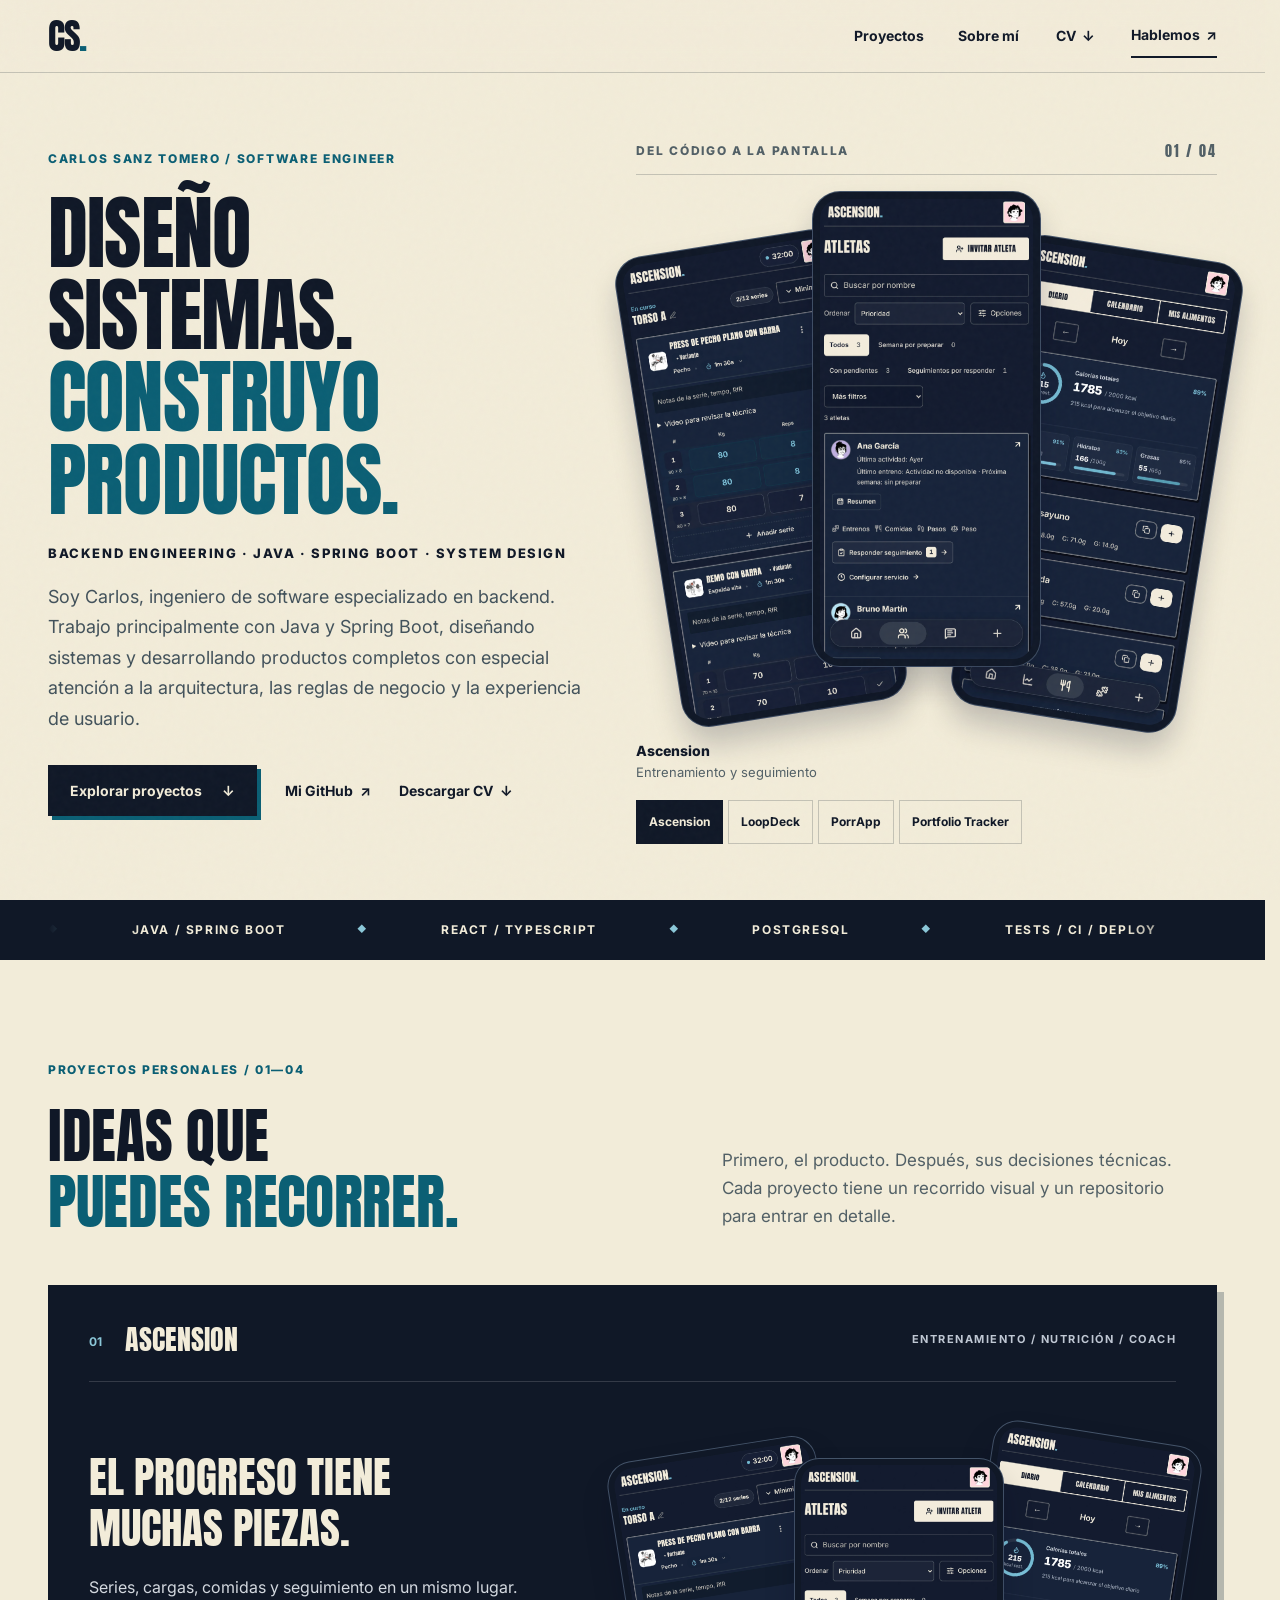
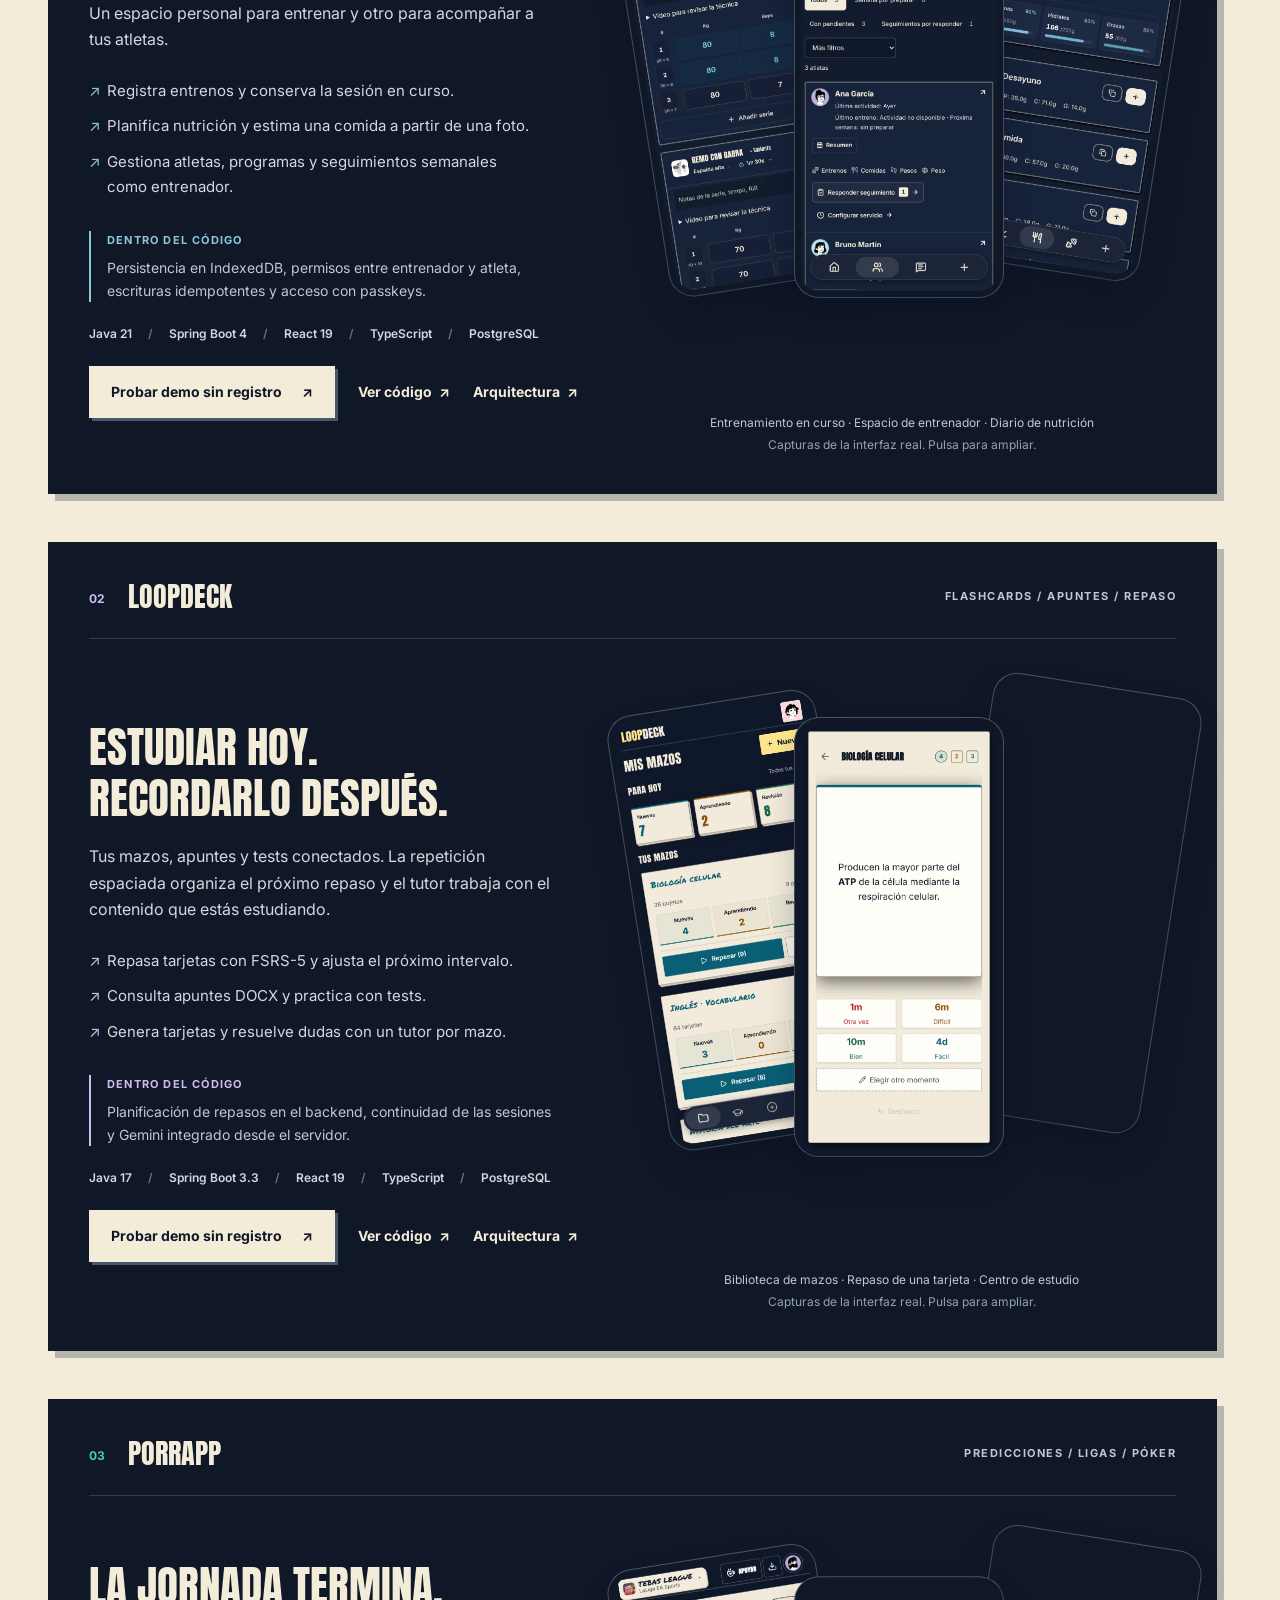
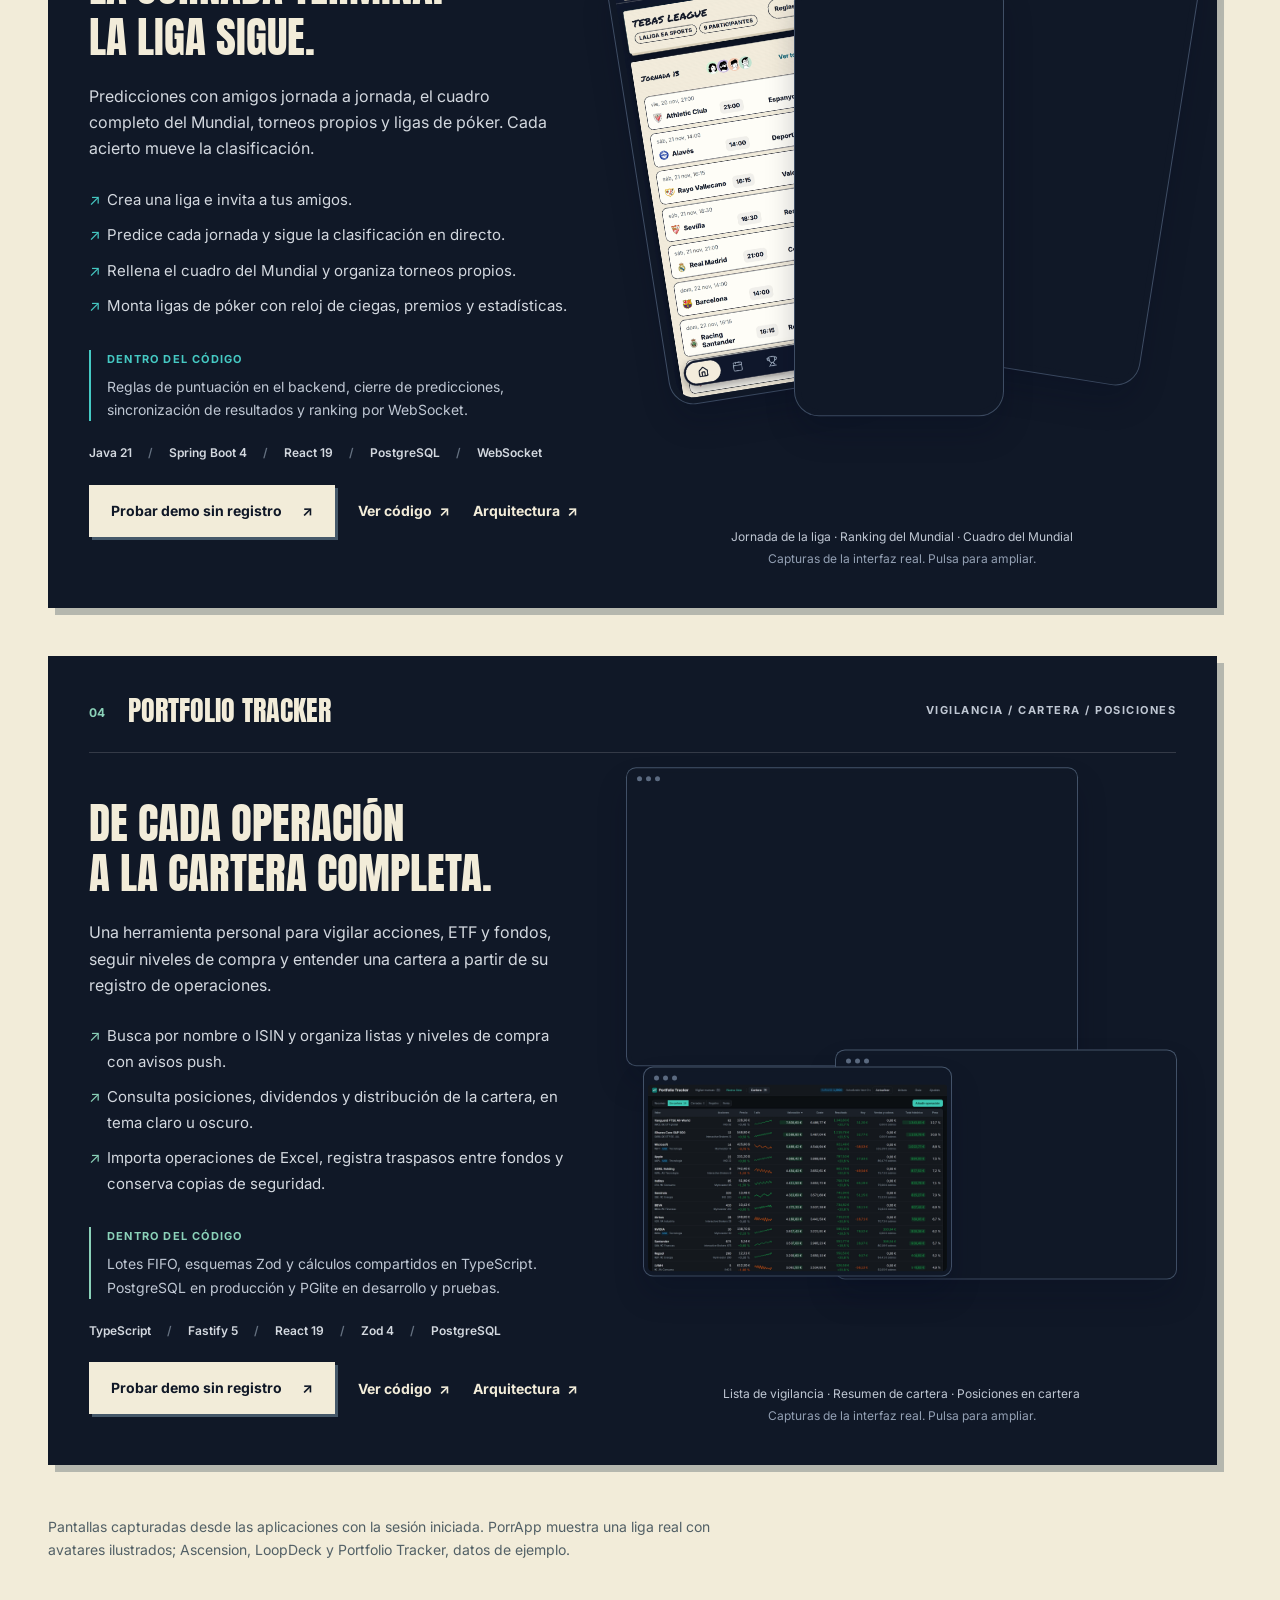
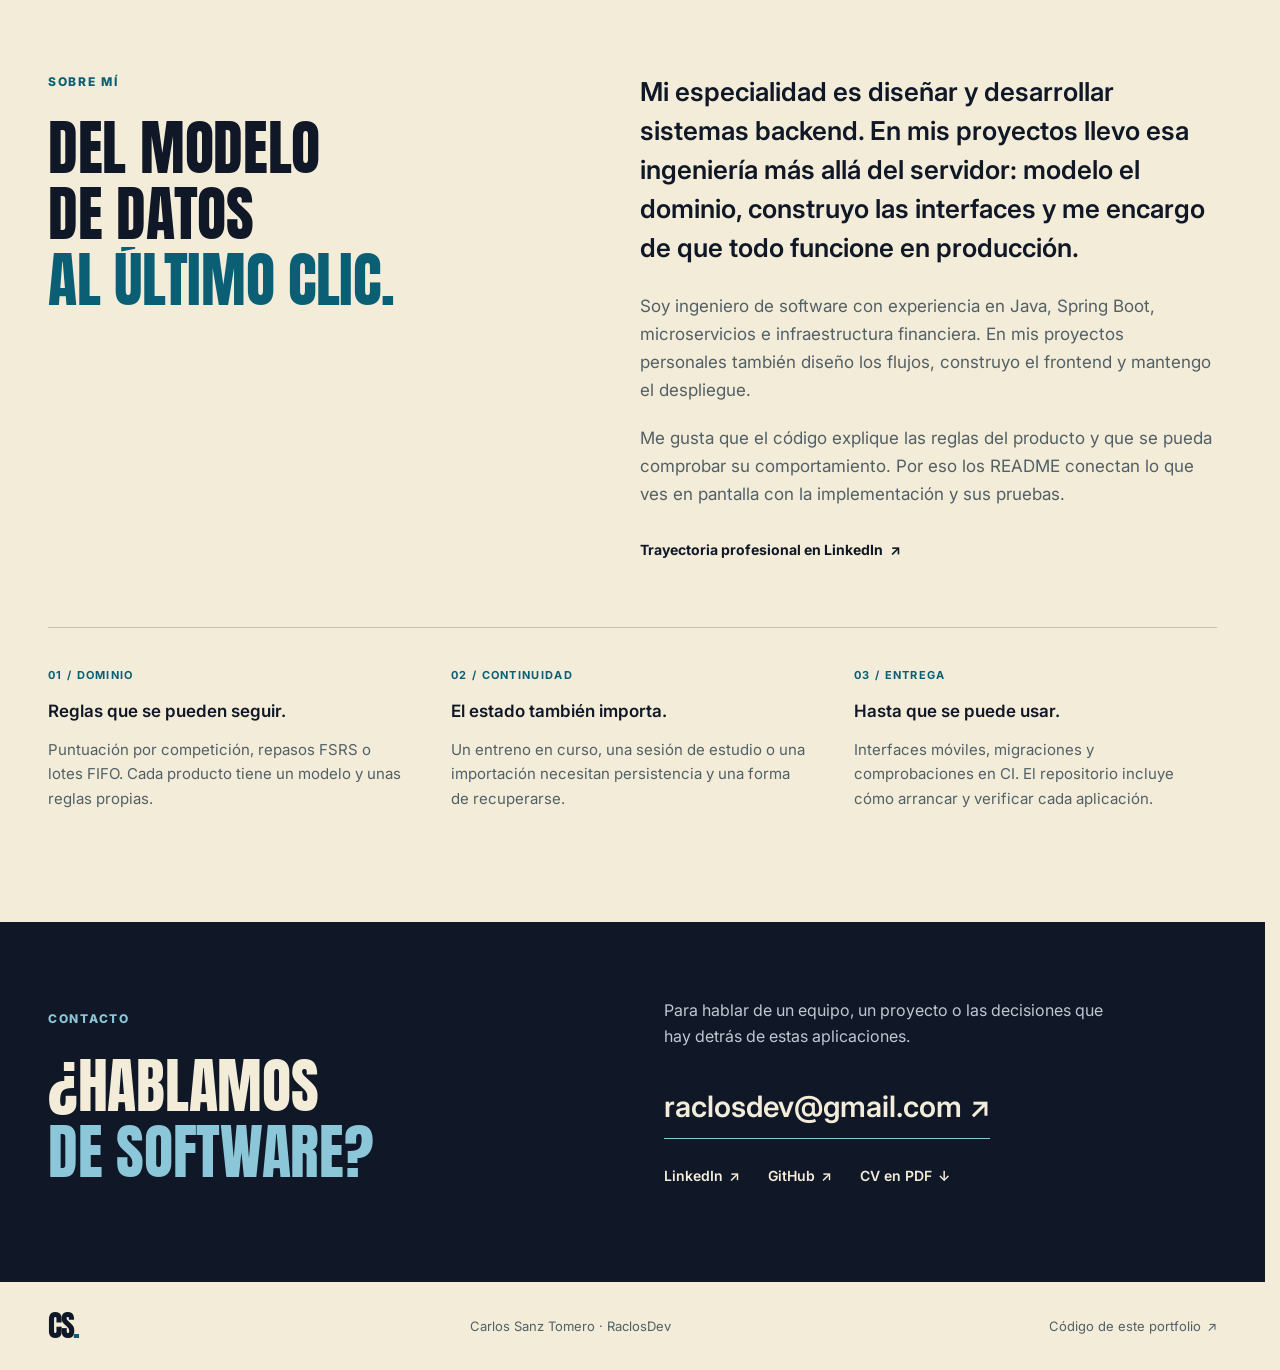
==== index.html @ 678ee684 "fix: enlaces de los cuatro proyectos a su demo sin registro - Ascension y LoopDeck abren /demo en lu" ====
<!doctype html>
<html lang="es">
  <head>
    <meta charset="utf-8" />
    <meta name="viewport" content="width=device-width,initial-scale=1" />
    <title>Carlos Sanz Tomero · Backend &amp; producto</title>
    <meta
      name="description"
      content="Ingeniero de software con foco en Java y Spring Boot. Explora Ascension, LoopDeck, PorrApp y Portfolio Tracker: producto, interfaz real y decisiones técnicas."
    />
    <meta name="author" content="Carlos Sanz Tomero" />
    <meta name="theme-color" content="#f2ecd9" />
    <meta name="color-scheme" content="light" />
    <link rel="canonical" href="https://raclosdev.github.io/" />
    <meta
      property="og:title"
      content="Carlos Sanz · Diseño sistemas. Construyo productos."
    />
    <meta
      property="og:description"
      content="Cuatro proyectos, sus interfaces y el código que los hace funcionar. Java, Spring Boot, React y TypeScript."
    />
    <meta property="og:type" content="website" />
    <meta property="og:site_name" content="Carlos Sanz Tomero" />
    <meta property="og:locale" content="es_ES" />
    <meta property="og:url" content="https://raclosdev.github.io/" />
    <meta
      property="og:image"
      content="https://raclosdev.github.io/assets/social.jpg"
    />
    <meta property="og:image:type" content="image/jpeg" />
    <meta property="og:image:width" content="2560" />
    <meta property="og:image:height" content="1280" />
    <meta
      property="og:image:alt"
      content="Carlos Sanz Tomero: diseño sistemas, construyo productos."
    />
    <meta name="twitter:card" content="summary_large_image" />
    <link rel="icon" href="assets/favicon.svg" type="image/svg+xml" />
    <link rel="apple-touch-icon" href="assets/apple-touch-icon.png" />
    <link rel="preconnect" href="https://fonts.googleapis.com" />
    <link rel="preconnect" href="https://fonts.gstatic.com" crossorigin />
    <link
      href="https://fonts.googleapis.com/css2?family=Anton&family=Inter:wght@400;500;600;700;800&display=swap"
      rel="stylesheet"
    />
    <link rel="stylesheet" href="style.css" />
    <script>
      if (!matchMedia("(prefers-reduced-motion: reduce)").matches)
        document.documentElement.classList.add("motion");
    </script>
    <script type="application/ld+json">
      {
        "@context": "https://schema.org",
        "@type": "Person",
        "name": "Carlos Sanz Tomero",
        "alternateName": "RaclosDev",
        "url": "https://raclosdev.github.io/",
        "image": "https://raclosdev.github.io/assets/social.jpg",
        "jobTitle": "Software Engineer",
        "description": "Ingeniero de software especializado en backend con Java y Spring Boot.",
        "knowsAbout": [
          "Java",
          "Spring Boot",
          "System design",
          "React",
          "TypeScript",
          "PostgreSQL"
        ],
        "sameAs": [
          "https://github.com/RaclosDev",
          "https://www.linkedin.com/in/carlos-sanz-tomero/"
        ]
      }
    </script>
    <script src="site.js" defer></script>
    <script src="motion.js" defer></script>
  </head>
  <body>
    <a class="skip-link" href="#main">Saltar al contenido</a>
    <header class="site-header">
      <a class="brand" href="#inicio" aria-label="Carlos Sanz, inicio"
        >CS<span>.</span></a
      >
      <nav aria-label="Navegación principal">
        <a href="#proyectos">Proyectos</a><a href="#sobre-mi">Sobre mí</a
        ><a class="nav-cv" href="assets/CV_Carlos_Sanz_Tomero.pdf" download="CV_Carlos_Sanz_Tomero.pdf"
          >CV <span aria-hidden="true">↓</span></a
        ><a class="nav-contact" href="#contacto"
          >Hablemos <span aria-hidden="true">↗</span></a
        >
      </nav>
    </header>
    <main id="main">
      <section
        class="hero section-wrap"
        id="inicio"
        aria-labelledby="hero-title"
      >
        <div class="hero-copy">
          <p class="eyebrow">CARLOS SANZ TOMERO / <span lang="en">SOFTWARE ENGINEER</span></p>
          <h1 id="hero-title">
            DISEÑO<br />SISTEMAS.<br /><span>CONSTRUYO<br />PRODUCTOS.</span>
          </h1>
          <p class="hero-focus" lang="en">
            <span>BACKEND ENGINEERING</span> · <span>JAVA</span> ·
            <span>SPRING BOOT</span> · <span>SYSTEM DESIGN</span>
          </p>
          <p class="intro">
            Soy Carlos, ingeniero de software especializado en backend. Trabajo
            principalmente con Java y Spring Boot, diseñando sistemas y
            desarrollando productos completos con especial atención a la
            arquitectura, las reglas de negocio y la experiencia de usuario.
          </p>
          <div class="hero-actions">
            <a class="button" href="#proyectos"
              >Explorar proyectos <span aria-hidden="true">↓</span></a
            ><a class="text-link" href="https://github.com/RaclosDev" target="_blank" rel="noopener noreferrer"
              >Mi GitHub <span aria-hidden="true">↗</span></a
            ><a class="text-link" href="assets/CV_Carlos_Sanz_Tomero.pdf" download="CV_Carlos_Sanz_Tomero.pdf"
              >Descargar CV <span aria-hidden="true">↓</span></a
            >
          </div>
        </div>
        <div class="hero-preview">
          <div class="preview-topline">
            <span class="small-label">DEL CÓDIGO A LA PANTALLA</span
            ><span class="preview-count" aria-hidden="true">01 / 04</span>
          </div>
          <div class="device-stage hero-devices">
            <a
              class="screen-link phone phone-1"
              href="assets/screens/ascension-workout.webp"
              data-gallery="ascension"
              data-caption="Entrenamiento en curso"
              aria-label="Ampliar: Entrenamiento en curso"
              ><img
                src="assets/screens/ascension-workout.webp"
                alt="Ascension: entrenamiento en curso"
                width="1290"
                height="2796"
                fetchpriority="high"
                decoding="async"
              /><span class="zoom-mark" aria-hidden="true">↗</span></a
            ><a
              class="screen-link phone phone-2"
              href="assets/screens/ascension-coach.webp"
              data-gallery="ascension"
              data-caption="Espacio de entrenador"
              aria-label="Ampliar: Espacio de entrenador"
              ><img
                src="assets/screens/ascension-coach.webp"
                alt="Ascension: atletas en el espacio de entrenador"
                width="1290"
                height="2796"
                fetchpriority="high"
                decoding="async"
              /><span class="zoom-mark" aria-hidden="true">↗</span></a
            ><a
              class="screen-link phone phone-3"
              href="assets/screens/ascension-nutrition.webp"
              data-gallery="ascension"
              data-caption="Diario de nutrición"
              aria-label="Ampliar: Diario de nutrición"
              ><img
                src="assets/screens/ascension-nutrition.webp"
                alt="Ascension: diario de nutrición"
                width="1290"
                height="2796"
                fetchpriority="high"
                decoding="async"
              /><span class="zoom-mark" aria-hidden="true">↗</span></a
            >
          </div>
          <div class="preview-footer">
            <p class="preview-label" aria-live="polite">
              Ascension <span>Entrenamiento y seguimiento</span>
            </p>
            <nav
              class="preview-picker"
              aria-label="Vista previa de los proyectos"
            >
              <a href="#ascension" data-preview="ascension" aria-current="true"
                >Ascension</a
              ><a href="#loopdeck" data-preview="loopdeck">LoopDeck</a
              ><a href="#porrapp" data-preview="porrapp">PorrApp</a
              ><a href="#portfolio" data-preview="portfolio"
                >Portfolio Tracker</a
              >
            </nav>
          </div>
        </div>
      </section>
      <div class="tech-strip" aria-label="Áreas de trabajo">
        <div class="section-wrap">
          <span>JAVA / SPRING BOOT</span><span>REACT / TYPESCRIPT</span
          ><span>POSTGRESQL</span><span>TESTS / CI / DEPLOY</span>
        </div>
      </div>
      <section
        class="projects-section section-wrap"
        id="proyectos"
        aria-labelledby="projects-title"
      >
        <div class="section-heading">
          <div>
            <p class="eyebrow">PROYECTOS PERSONALES / 01—04</p>
            <h2 id="projects-title">
              IDEAS QUE<br /><span>PUEDES RECORRER.</span>
            </h2>
          </div>
          <p>
            Primero, el producto. Después, sus decisiones técnicas. Cada
            proyecto tiene un recorrido visual y un repositorio para entrar en
            detalle.
          </p>
        </div>
        <article
          class="project project-ascension"
          id="ascension"
          aria-labelledby="name-ascension title-ascension"
          data-project="ascension"
        >
          <div class="project-heading">
            <p><span class="project-number" aria-hidden="true">01</span> <span id="name-ascension">Ascension</span></p>
            <span class="category">ENTRENAMIENTO / NUTRICIÓN / COACH</span>
          </div>
          <div class="project-layout">
            <div class="project-copy">
              <h3 id="title-ascension">
                El progreso tiene<br />muchas piezas.
              </h3>
              <p class="project-description">
                Series, cargas, comidas y seguimiento en un mismo lugar. Un
                espacio personal para entrenar y otro para acompañar a tus
                atletas.
              </p>
              <ul class="features">
                <li>Registra entrenos y conserva la sesión en curso.</li>
                <li>
                  Planifica nutrición y estima una comida a partir de una foto.
                </li>
                <li>
                  Gestiona atletas, programas y seguimientos semanales como
                  entrenador.
                </li>
              </ul>
              <div class="engineering">
                <h4>Dentro del código</h4>
                <p>
                  Persistencia en IndexedDB, permisos entre entrenador y atleta,
                  escrituras idempotentes y acceso con passkeys.
                </p>
              </div>
              <ul class="stack" aria-label="Tecnologías">
                <li>Java 21</li>
                <li>Spring Boot 4</li>
                <li>React 19</li>
                <li>TypeScript</li>
                <li>PostgreSQL</li>
              </ul>
              <div class="project-actions">
                <a
                  class="button button-light"
                  href="https://ascension.raclos.es/demo"
                  target="_blank"
                  rel="noopener noreferrer"
                  >Probar demo sin registro <span aria-hidden="true">↗</span></a
                ><a
                  class="text-link"
                  href="https://github.com/RaclosDev/ascension-tracker" target="_blank" rel="noopener noreferrer"
                  >Ver código <span aria-hidden="true">↗</span></a
                ><a
                  class="text-link"
                  href="https://github.com/RaclosDev/ascension-tracker/blob/main/docs/arquitectura.md" target="_blank" rel="noopener noreferrer"
                  >Arquitectura <span aria-hidden="true">↗</span></a
                >
              </div>
            </div>
            <div class="project-visual">
              <div class="device-stage">
                <a
                  class="screen-link phone phone-1"
                  href="assets/screens/ascension-workout.webp"
                  data-gallery="ascension"
                  data-caption="Entrenamiento en curso"
                  aria-label="Ampliar: Entrenamiento en curso"
                  ><img
                    src="assets/screens/ascension-workout.webp"
                    alt="Ascension: entrenamiento en curso"
                    width="1290"
                    height="2796"
                    loading="lazy"
                    decoding="async"
                  /><span class="zoom-mark" aria-hidden="true">↗</span></a
                ><a
                  class="screen-link phone phone-2"
                  href="assets/screens/ascension-coach.webp"
                  data-gallery="ascension"
                  data-caption="Espacio de entrenador"
                  aria-label="Ampliar: Espacio de entrenador"
                  ><img
                    src="assets/screens/ascension-coach.webp"
                    alt="Ascension: espacio de entrenador"
                    width="1290"
                    height="2796"
                    loading="lazy"
                    decoding="async"
                  /><span class="zoom-mark" aria-hidden="true">↗</span></a
                ><a
                  class="screen-link phone phone-3"
                  href="assets/screens/ascension-nutrition.webp"
                  data-gallery="ascension"
                  data-caption="Diario de nutrición"
                  aria-label="Ampliar: Diario de nutrición"
                  ><img
                    src="assets/screens/ascension-nutrition.webp"
                    alt="Ascension: diario de nutrición"
                    width="1290"
                    height="2796"
                    loading="lazy"
                    decoding="async"
                  /><span class="zoom-mark" aria-hidden="true">↗</span></a
                >
              </div>
              <p class="image-caption">
                Entrenamiento en curso · Espacio de entrenador · Diario de
                nutrición<br /><span
                  >Capturas de la interfaz real. Pulsa para ampliar.</span
                >
              </p>
            </div>
          </div>
        </article>
        <article
          class="project project-loopdeck"
          id="loopdeck"
          aria-labelledby="name-loopdeck title-loopdeck"
          data-project="loopdeck"
        >
          <div class="project-heading">
            <p><span class="project-number" aria-hidden="true">02</span> <span id="name-loopdeck">LoopDeck</span></p>
            <span class="category">FLASHCARDS / APUNTES / REPASO</span>
          </div>
          <div class="project-layout">
            <div class="project-copy">
              <h3 id="title-loopdeck">
                Estudiar hoy.<br />Recordarlo después.
              </h3>
              <p class="project-description">
                Tus mazos, apuntes y tests conectados. La repetición espaciada
                organiza el próximo repaso y el tutor trabaja con el contenido
                que estás estudiando.
              </p>
              <ul class="features">
                <li>
                  Repasa tarjetas con FSRS-5 y ajusta el próximo intervalo.
                </li>
                <li>Consulta apuntes DOCX y practica con tests.</li>
                <li>Genera tarjetas y resuelve dudas con un tutor por mazo.</li>
              </ul>
              <div class="engineering">
                <h4>Dentro del código</h4>
                <p>
                  Planificación de repasos en el backend, continuidad de las
                  sesiones y Gemini integrado desde el servidor.
                </p>
              </div>
              <ul class="stack" aria-label="Tecnologías">
                <li>Java 17</li>
                <li>Spring Boot 3.3</li>
                <li>React 19</li>
                <li>TypeScript</li>
                <li>PostgreSQL</li>
              </ul>
              <div class="project-actions">
                <a
                  class="button button-light"
                  href="https://loopdeck.raclos.es/demo"
                  target="_blank"
                  rel="noopener noreferrer"
                  >Probar demo sin registro <span aria-hidden="true">↗</span></a
                ><a
                  class="text-link"
                  href="https://github.com/RaclosDev/loopdeck" target="_blank" rel="noopener noreferrer"
                  >Ver código <span aria-hidden="true">↗</span></a
                ><a
                  class="text-link"
                  href="https://github.com/RaclosDev/loopdeck/blob/main/docs/arquitectura.md" target="_blank" rel="noopener noreferrer"
                  >Arquitectura <span aria-hidden="true">↗</span></a
                >
              </div>
            </div>
            <div class="project-visual">
              <div class="device-stage">
                <a
                  class="screen-link phone phone-1"
                  href="assets/screens/loopdeck-decks.webp"
                  data-gallery="loopdeck"
                  data-caption="Biblioteca de mazos"
                  aria-label="Ampliar: Biblioteca de mazos"
                  ><img
                    src="assets/screens/loopdeck-decks.webp"
                    alt="LoopDeck: biblioteca de mazos"
                    width="1290"
                    height="2796"
                    loading="lazy"
                    decoding="async"
                  /><span class="zoom-mark" aria-hidden="true">↗</span></a
                ><a
                  class="screen-link phone phone-2"
                  href="assets/screens/loopdeck-study.webp"
                  data-gallery="loopdeck"
                  data-caption="Repaso de una tarjeta"
                  aria-label="Ampliar: Repaso de una tarjeta"
                  ><img
                    src="assets/screens/loopdeck-study.webp"
                    alt="LoopDeck: repaso de una tarjeta"
                    width="1290"
                    height="2796"
                    loading="lazy"
                    decoding="async"
                  /><span class="zoom-mark" aria-hidden="true">↗</span></a
                ><a
                  class="screen-link phone phone-3"
                  href="assets/screens/loopdeck-hub.webp"
                  data-gallery="loopdeck"
                  data-caption="Centro de estudio"
                  aria-label="Ampliar: Centro de estudio"
                  ><img
                    src="assets/screens/loopdeck-hub.webp"
                    alt="LoopDeck: centro de estudio"
                    width="1290"
                    height="2796"
                    loading="lazy"
                    decoding="async"
                  /><span class="zoom-mark" aria-hidden="true">↗</span></a
                >
              </div>
              <p class="image-caption">
                Biblioteca de mazos · Repaso de una tarjeta · Centro de
                estudio<br /><span
                  >Capturas de la interfaz real. Pulsa para ampliar.</span
                >
              </p>
            </div>
          </div>
        </article>
        <article
          class="project project-porrapp"
          id="porrapp"
          aria-labelledby="name-porrapp title-porrapp"
          data-project="porrapp"
        >
          <div class="project-heading">
            <p><span class="project-number" aria-hidden="true">03</span> <span id="name-porrapp">PorrApp</span></p>
            <span class="category">PREDICCIONES / LIGAS / PÓKER</span>
          </div>
          <div class="project-layout">
            <div class="project-copy">
              <h3 id="title-porrapp">
                La jornada termina.<br />La liga sigue.
              </h3>
              <p class="project-description">
                Predicciones con amigos jornada a jornada, el cuadro completo del
                Mundial, torneos propios y ligas de póker. Cada acierto mueve
                la clasificación.
              </p>
              <ul class="features">
                <li>Crea una liga e invita a tus amigos.</li>
                <li>Predice cada jornada y sigue la clasificación en directo.</li>
                <li>
                  Rellena el cuadro del Mundial y organiza torneos propios.
                </li>
                <li>
                  Monta ligas de póker con reloj de ciegas, premios y
                  estadísticas.
                </li>
              </ul>
              <div class="engineering">
                <h4>Dentro del código</h4>
                <p>
                  Reglas de puntuación en el backend, cierre de predicciones,
                  sincronización de resultados y ranking por WebSocket.
                </p>
              </div>
              <ul class="stack" aria-label="Tecnologías">
                <li>Java 21</li>
                <li>Spring Boot 4</li>
                <li>React 19</li>
                <li>PostgreSQL</li>
                <li>WebSocket</li>
              </ul>
              <div class="project-actions">
                <a
                  class="button button-light"
                  href="https://porrapp.app/demo"
                  target="_blank"
                  rel="noopener noreferrer"
                  >Probar demo sin registro <span aria-hidden="true">↗</span></a
                ><a
                  class="text-link"
                  href="https://github.com/RaclosDev/porrApp" target="_blank" rel="noopener noreferrer"
                  >Ver código <span aria-hidden="true">↗</span></a
                ><a
                  class="text-link"
                  href="https://github.com/RaclosDev/porrApp/blob/main/docs/arquitectura.md" target="_blank" rel="noopener noreferrer"
                  >Arquitectura <span aria-hidden="true">↗</span></a
                >
              </div>
            </div>
            <div class="project-visual">
              <div class="device-stage">
                <a
                  class="screen-link phone phone-1"
                  href="assets/screens/porrapp-league.webp"
                  data-gallery="porrapp"
                  data-caption="Jornada de la liga"
                  aria-label="Ampliar: Jornada de la liga"
                  ><img
                    src="assets/screens/porrapp-league.webp"
                    alt="PorrApp: jornada de la liga con los escudos"
                    width="1290"
                    height="2796"
                    loading="lazy"
                    decoding="async"
                  /><span class="zoom-mark" aria-hidden="true">↗</span></a
                ><a
                  class="screen-link phone phone-2"
                  href="assets/screens/porrapp-worldcup-ranking.webp"
                  data-gallery="porrapp"
                  data-caption="Ranking del Mundial"
                  aria-label="Ampliar: Ranking del Mundial"
                  ><img
                    src="assets/screens/porrapp-worldcup-ranking.webp"
                    alt="PorrApp: ranking del Mundial"
                    width="1290"
                    height="2796"
                    loading="lazy"
                    decoding="async"
                  /><span class="zoom-mark" aria-hidden="true">↗</span></a
                ><a
                  class="screen-link phone phone-3"
                  href="assets/screens/porrapp-worldcup-bracket.webp"
                  data-gallery="porrapp"
                  data-caption="Cuadro del Mundial"
                  aria-label="Ampliar: Cuadro del Mundial"
                  ><img
                    src="assets/screens/porrapp-worldcup-bracket.webp"
                    alt="PorrApp: cuartos de final en el cuadro del Mundial"
                    width="1290"
                    height="2796"
                    loading="lazy"
                    decoding="async"
                  /><span class="zoom-mark" aria-hidden="true">↗</span></a
                >
              </div>
              <p class="image-caption">
                Jornada de la liga · Ranking del Mundial · Cuadro del Mundial<br /><span
                  >Capturas de la interfaz real. Pulsa para ampliar.</span
                >
              </p>
            </div>
          </div>
        </article>
        <article
          class="project project-portfolio"
          id="portfolio"
          aria-labelledby="name-portfolio title-portfolio"
          data-project="portfolio"
        >
          <div class="project-heading">
            <p><span class="project-number" aria-hidden="true">04</span> <span id="name-portfolio">Portfolio Tracker</span></p>
            <span class="category">VIGILANCIA / CARTERA / POSICIONES</span>
          </div>
          <div class="project-layout">
            <div class="project-copy">
              <h3 id="title-portfolio">
                De cada operación<br />a la cartera completa.
              </h3>
              <p class="project-description">
                Una herramienta personal para vigilar acciones, ETF y fondos, seguir
                niveles de compra y entender una cartera a partir de su registro
                de operaciones.
              </p>
              <ul class="features">
                <li>
                  Busca por nombre o ISIN y organiza listas y niveles de compra
                  con avisos push.
                </li>
                <li>
                  Consulta posiciones, dividendos y distribución de la cartera, en
                  tema claro u oscuro.
                </li>
                <li>
                  Importa operaciones de Excel, registra traspasos entre fondos y
                  conserva copias de seguridad.
                </li>
              </ul>
              <div class="engineering">
                <h4>Dentro del código</h4>
                <p>
                  Lotes FIFO, esquemas Zod y cálculos compartidos en TypeScript.
                  PostgreSQL en producción y PGlite en desarrollo y pruebas.
                </p>
              </div>
              <ul class="stack" aria-label="Tecnologías">
                <li>TypeScript</li>
                <li>Fastify 5</li>
                <li>React 19</li>
                <li>Zod 4</li>
                <li>PostgreSQL</li>
              </ul>
              <div class="project-actions">
                <a
                  class="button button-light"
                  href="https://cartera.raclos.es/demo"
                  target="_blank"
                  rel="noopener noreferrer"
                  >Probar demo sin registro <span aria-hidden="true">↗</span></a
                ><a
                  class="text-link"
                  href="https://github.com/RaclosDev/portfolio-tracker" target="_blank" rel="noopener noreferrer"
                  >Ver código <span aria-hidden="true">↗</span></a
                ><a
                  class="text-link"
                  href="https://github.com/RaclosDev/portfolio-tracker/blob/main/docs/arquitectura.md" target="_blank" rel="noopener noreferrer"
                  >Arquitectura <span aria-hidden="true">↗</span></a
                >
              </div>
            </div>
            <div class="project-visual">
              <div class="device-stage">
                <a
                  class="screen-link phone wide phone-1"
                  href="assets/screens/portfolio-watchlist.webp"
                  data-gallery="portfolio"
                  data-caption="Lista de vigilancia"
                  aria-label="Ampliar: Lista de vigilancia"
                  ><img
                    src="assets/screens/portfolio-watchlist.webp"
                    alt="Portfolio Tracker: lista de vigilancia"
                    width="2880"
                    height="1800"
                    loading="lazy"
                    decoding="async"
                  /><span class="zoom-mark" aria-hidden="true">↗</span></a
                ><a
                  class="screen-link phone wide phone-2"
                  href="assets/screens/portfolio-summary.webp"
                  data-gallery="portfolio"
                  data-caption="Resumen de cartera"
                  aria-label="Ampliar: Resumen de cartera"
                  ><img
                    src="assets/screens/portfolio-summary.webp"
                    alt="Portfolio Tracker: resumen de cartera"
                    width="2880"
                    height="1800"
                    loading="lazy"
                    decoding="async"
                  /><span class="zoom-mark" aria-hidden="true">↗</span></a
                ><a
                  class="screen-link phone wide phone-3"
                  href="assets/screens/portfolio-positions.webp"
                  data-gallery="portfolio"
                  data-caption="Posiciones en cartera"
                  aria-label="Ampliar: Posiciones en cartera"
                  ><img
                    src="assets/screens/portfolio-positions.webp"
                    alt="Portfolio Tracker: posiciones en cartera"
                    width="2880"
                    height="1800"
                    loading="lazy"
                    decoding="async"
                  /><span class="zoom-mark" aria-hidden="true">↗</span></a
                >
              </div>
              <p class="image-caption">
                Lista de vigilancia · Resumen de cartera · Posiciones en cartera<br /><span
                  >Capturas de la interfaz real. Pulsa para ampliar.</span
                >
              </p>
            </div>
          </div>
        </article>
        <p class="source-note">
          Pantallas capturadas desde las aplicaciones con la sesión iniciada.
          PorrApp muestra una liga real con avatares ilustrados; Ascension,
          LoopDeck y Portfolio Tracker, datos de ejemplo.
        </p>
      </section>
      <section
        class="about-section section-wrap"
        id="sobre-mi"
        aria-labelledby="about-title"
      >
        <div class="about-intro">
          <p class="eyebrow">SOBRE MÍ</p>
          <h2 id="about-title">
            DEL MODELO<br />DE DATOS<br /><span>AL ÚLTIMO CLIC.</span>
          </h2>
        </div>
        <div class="about-copy">
          <p class="large-copy">
            Mi especialidad es diseñar y desarrollar sistemas backend. En mis
            proyectos llevo esa ingeniería más allá del servidor: modelo el
            dominio, construyo las interfaces y me encargo de que todo funcione
            en producción.
          </p>
          <p>
            Soy ingeniero de software con experiencia en Java, Spring Boot,
            microservicios e infraestructura financiera. En mis proyectos
            personales también diseño los flujos, construyo el frontend y
            mantengo el despliegue.
          </p>
          <p>
            Me gusta que el código explique las reglas del producto y que se
            pueda comprobar su comportamiento. Por eso los README conectan lo
            que ves en pantalla con la implementación y sus pruebas.
          </p>
          <a
            class="text-link"
            href="https://www.linkedin.com/in/carlos-sanz-tomero/" target="_blank" rel="noopener noreferrer"
            >Trayectoria profesional en LinkedIn
            <span aria-hidden="true">↗</span></a
          >
        </div>
        <div class="work-principles">
          <div>
            <span class="principle-index">01 / DOMINIO</span>
            <h3>Reglas que se pueden seguir.</h3>
            <p>
              Puntuación por competición, repasos FSRS o lotes FIFO. Cada
              producto tiene un modelo y unas reglas propias.
            </p>
          </div>
          <div>
            <span class="principle-index">02 / CONTINUIDAD</span>
            <h3>El estado también importa.</h3>
            <p>
              Un entreno en curso, una sesión de estudio o una importación
              necesitan persistencia y una forma de recuperarse.
            </p>
          </div>
          <div>
            <span class="principle-index">03 / ENTREGA</span>
            <h3>Hasta que se puede usar.</h3>
            <p>
              Interfaces móviles, migraciones y comprobaciones en CI. El
              repositorio incluye cómo arrancar y verificar cada aplicación.
            </p>
          </div>
        </div>
      </section>
      <section
        class="contact-section"
        id="contacto"
        aria-labelledby="contact-title"
      >
        <div class="section-wrap contact-layout">
          <div>
            <p class="eyebrow">CONTACTO</p>
            <h2 id="contact-title">¿HABLAMOS<br /><span>DE SOFTWARE?</span></h2>
          </div>
          <div class="contact-copy">
            <p>
              Para hablar de un equipo, un proyecto o las decisiones que hay
              detrás de estas aplicaciones.
            </p>
            <a class="contact-email" href="mailto:raclosdev@gmail.com"
              >raclosdev@gmail.com <span aria-hidden="true">↗</span></a
            >
            <div class="contact-links">
              <a href="https://www.linkedin.com/in/carlos-sanz-tomero/" target="_blank" rel="noopener noreferrer"
                >LinkedIn <span aria-hidden="true">↗</span></a
              ><a href="https://github.com/RaclosDev" target="_blank" rel="noopener noreferrer"
                >GitHub <span aria-hidden="true">↗</span></a
              ><a
                href="assets/CV_Carlos_Sanz_Tomero.pdf"
                download="CV_Carlos_Sanz_Tomero.pdf"
                >CV en PDF <span aria-hidden="true">↓</span></a
              >
            </div>
          </div>
        </div>
      </section>
    </main>
    <footer class="site-footer section-wrap">
      <a class="brand" href="#inicio" aria-label="Volver al inicio"
        >CS<span>.</span></a
      >
      <p>Carlos Sanz Tomero · RaclosDev</p>
      <a href="https://github.com/RaclosDev/raclosdev.github.io" target="_blank" rel="noopener noreferrer"
        >Código de este portfolio <span aria-hidden="true">↗</span></a
      >
    </footer>
    <dialog class="gallery" aria-labelledby="gallery-title">
      <div class="gallery-bar">
        <div>
          <p class="small-label" id="gallery-project"></p>
          <h2 id="gallery-title">Captura de la aplicación</h2>
        </div>
        <button class="gallery-close" type="button" aria-label="Cerrar galería">
          Cerrar ×
        </button>
      </div>
      <div class="gallery-image-wrap"><img class="gallery-image" alt="" /></div>
      <div class="gallery-controls">
        <button
          class="gallery-prev"
          type="button"
          aria-label="Captura anterior"
        >
          ← Anterior
        </button>
        <p class="gallery-position" aria-live="polite"></p>
        <button
          class="gallery-next"
          type="button"
          aria-label="Siguiente captura"
        >
          Siguiente →
        </button>
      </div>
      <p class="gallery-note">Interfaz real · sesión iniciada</p>
    </dialog>
  </body>
</html>
---- style.css ----
:root {
  color-scheme: light;
  --paper: #f2ecd9;
  --ink: #101827;
  --petrol: #0b5f74;
  --muted: #526066;
  --line: #c4c2b5;
  --display: Anton, Impact, "Arial Narrow", sans-serif;
  --body: Inter, Arial, sans-serif;
}
* {
  box-sizing: border-box;
}
html {
  scroll-behavior: smooth;
  scroll-padding-top: 96px;
  scrollbar-gutter: stable;
  -webkit-text-size-adjust: 100%;
  text-size-adjust: 100%;
}
::selection {
  background: var(--petrol);
  color: var(--paper);
}
body {
  margin: 0;
  background: var(--paper);
  color: var(--ink);
  font: 16px/1.65 var(--body);
  -webkit-font-smoothing: antialiased;
}
body::before {
  content: "";
  position: fixed;
  inset: 0;
  opacity: 0.025;
  pointer-events: none;
  z-index: 10;
  background-image: url("data:image/svg+xml,%3Csvg viewBox='0 0 180 180' xmlns='http://www.w3.org/2000/svg'%3E%3Cfilter id='n'%3E%3CfeTurbulence type='fractalNoise' baseFrequency='.85' numOctaves='3' stitchTiles='stitch'/%3E%3C/filter%3E%3Cpath fill='%23000' filter='url(%23n)' d='M0 0h180v180H0z'/%3E%3C/svg%3E");
}
a {
  color: inherit;
  text-decoration: none;
}
button {
  font: inherit;
  cursor: pointer;
}
img {
  display: block;
  max-width: 100%;
}
h1,
h2,
h3,
h4,
p {
  margin: 0;
}
h1,
h2,
h3 {
  font-family: var(--display);
  font-weight: 400;
  line-height: 1.1;
  text-wrap: balance;
}
p,
li {
  text-wrap: pretty;
}
button,
a {
  -webkit-tap-highlight-color: transparent;
}
a:focus-visible,
button:focus-visible {
  outline: 3px solid #0084a4;
  outline-offset: 6px;
}
.section-wrap {
  width: min(1320px, calc(100% - 96px));
  margin-inline: auto;
}
.eyebrow,
.small-label {
  font-size: 12px;
  font-weight: 800;
  letter-spacing: 1.7px;
  line-height: 1.6;
}
.eyebrow {
  color: var(--petrol);
  margin-bottom: 24px;
}
.skip-link {
  position: fixed;
  left: 20px;
  top: -90px;
  z-index: 30;
  padding: 12px 20px;
  background: var(--ink);
  color: var(--paper);
}
.skip-link:focus {
  top: 12px;
}
.site-header {
  --gutter: 48px;
  position: sticky;
  top: 0;
  z-index: 9;
  padding: 14px max(var(--gutter), calc((100% - 1320px) / 2));
  display: flex;
  align-items: center;
  justify-content: space-between;
  border-bottom: 1px solid var(--line);
  background: #f2ecd9e6;
  -webkit-backdrop-filter: blur(12px);
  backdrop-filter: blur(12px);
}
.brand {
  display: inline-flex;
  align-items: center;
  min-width: 44px;
  min-height: 44px;
  font: 36px/1 var(--display);
  letter-spacing: -1.5px;
}
.brand span {
  color: var(--petrol);
}
.site-header nav {
  display: flex;
  align-items: center;
  gap: 34px;
  font-size: 14px;
  font-weight: 700;
}
.site-header nav a {
  padding-block: 8px;
  min-width: 44px;
  min-height: 44px;
  display: inline-flex;
  align-items: center;
  justify-content: center;
  gap: 6px;
  transition: color 0.2s;
}
.site-header nav a[aria-current] {
  color: var(--petrol);
}
.site-header nav a:hover,
.text-link:hover {
  color: var(--petrol);
}
.nav-contact {
  border-bottom: 2px solid currentColor;
}
.hero {
  display: grid;
  grid-template-columns: 1fr 1.04fr;
  gap: 30px;
  align-items: center;
  padding-block: 74px 80px;
  min-height: 810px;
}
.hero-copy {
  position: relative;
  z-index: 2;
}
.hero h1 {
  font-size: clamp(60px, 6.3vw, 90px);
  line-height: 1.02;
  letter-spacing: -0.8px;
}
.hero h1 span,
h2 span {
  color: var(--petrol);
}
.hero-focus {
  margin-top: 22px;
  color: var(--ink);
  font-size: 13px;
  font-weight: 800;
  letter-spacing: 1.6px;
  line-height: 1.6;
}
.hero-focus span {
  white-space: nowrap;
}
.intro {
  max-width: 490px;
  color: #42525b;
  font-size: 18px;
  line-height: 1.8;
  margin-top: 28px;
}
.hero-actions {
  display: flex;
  align-items: center;
  gap: 28px;
  flex-wrap: wrap;
  margin-top: 30px;
}
.button {
  display: inline-flex;
  justify-content: center;
  align-items: center;
  gap: 20px;
  padding: 14px 20px;
  min-height: 48px;
  border: 2px solid var(--ink);
  background: var(--ink);
  color: var(--paper);
  font-size: 14px;
  font-weight: 700;
  line-height: 1.4;
  box-shadow: 4px 4px 0 #0b5f74;
  transition:
    transform 0.18s,
    box-shadow 0.18s;
}
.button:hover {
  transform: translate(-2px, -2px);
  box-shadow: 6px 6px 0 #0b5f74;
}
.button:active {
  transform: translate(2px, 2px);
  box-shadow: 1px 1px 0 #0b5f74;
}
.text-link {
  display: inline-flex;
  align-items: center;
  gap: 7px;
  font-weight: 700;
  font-size: 14px;
  min-height: 44px;
  text-underline-offset: 5px;
}
.text-link:hover {
  text-decoration: underline;
}
.hero-preview {
  min-width: 0;
  padding-top: 20px;
}
.preview-topline {
  display: flex;
  justify-content: space-between;
  border-bottom: 1px solid var(--line);
  padding-bottom: 12px;
  color: var(--muted);
}
.preview-count {
  font: 14px var(--display);
  letter-spacing: 2px;
}
.device-stage {
  --phone-width: 39%;
  position: relative;
  isolation: isolate;
  height: auto;
  aspect-ratio: 1 / 1.08;
}
.phone {
  display: block;
  position: absolute;
  width: var(--phone-width);
  border: 7px solid #101827;
  border-radius: 27px;
  background: #101827;
  box-shadow:
    0 18px 30px #040b1f36,
    0 0 0 1px #46566c;
  overflow: hidden;
  transform-origin: center;
  transition:
    transform 0.28s,
    box-shadow 0.28s;
  aspect-ratio: auto;
}
.phone img {
  display: block;
  width: 100%;
  height: auto;
}
.phone-1 {
  left: 2%;
  transform: rotate(-9deg);
  z-index: 1;
  top: 12%;
}
.phone-2 {
  left: 30.5%;
  z-index: 3;
  top: 3%;
}
.phone-3 {
  right: 1%;
  transform: rotate(9deg);
  z-index: 2;
  top: 13%;
}
@media (hover: hover) {
  .phone:hover {
    z-index: 4;
    transform: translateY(-9px) rotate(0);
    box-shadow: 0 22px 38px #040b1f50;
  }
}
.phone:focus-visible {
  z-index: 4;
}
.zoom-mark {
  position: absolute;
  right: 9px;
  bottom: 9px;
  width: 27px;
  height: 27px;
  display: grid;
  place-items: center;
  background: var(--paper);
  color: var(--ink);
  border: 1px solid var(--ink);
  border-radius: 50%;
  font-size: 16px;
  opacity: 0;
  transition: opacity 0.2s;
}
.phone:hover .zoom-mark,
.phone:focus-visible .zoom-mark {
  opacity: 1;
}
.hero-devices {
  --phone-width: 39%;
}
.hero-devices .phone-2 {
  animation: appear 0.55s ease-out;
}
/* Capturas de escritorio: ventana en lugar de móvil. */
.device-stage .phone.wide {
  aspect-ratio: auto;
  padding-top: 13px;
  border-width: 4px;
  border-radius: 9px;
  transform: none;
}
.device-stage .phone.wide::before {
  content: "";
  position: absolute;
  top: 4px;
  left: 6px;
  width: 5px;
  height: 5px;
  border-radius: 50%;
  background: #5b6a80;
  box-shadow:
    9px 0 #5b6a80,
    18px 0 #5b6a80;
}
.device-stage .phone.wide img {
  height: auto;
  aspect-ratio: 16 / 10;
  border-radius: 3px;
}
.device-stage .phone.wide.phone-1 {
  width: 82%;
  left: 0;
  top: 5%;
}
.device-stage .phone.wide.phone-2 {
  width: 62%;
  left: auto;
  right: 0;
  top: 39%;
}
.device-stage .phone.wide.phone-3 {
  width: 56%;
  left: 3%;
  right: auto;
  top: 60%;
  z-index: 4;
}
@media (hover: hover) {
  .device-stage .phone.wide:hover {
    z-index: 5;
    transform: translateY(-6px);
  }
}
.device-stage .phone.wide:focus-visible {
  z-index: 5;
}
.preview-footer {
  position: relative;
  z-index: 5;
  margin-top: 12px;
}
.preview-label {
  font-weight: 800;
  font-size: 14px;
}
.preview-label span {
  display: block;
  font-size: 13px;
  color: var(--muted);
  font-weight: 400;
}
.preview-picker {
  display: flex;
  flex-wrap: wrap;
  gap: 5px;
  margin-top: 16px;
}
.preview-picker a {
  display: inline-flex;
  align-items: center;
  justify-content: center;
  padding: 9px 12px;
  min-height: 44px;
  border: 1px solid var(--line);
  font-size: 12px;
  font-weight: 700;
  transition:
    background 0.2s,
    color 0.2s;
}
.preview-picker a[aria-current="true"],
.preview-picker a:hover {
  color: var(--paper);
  background: var(--ink);
  border-color: var(--ink);
}
.tech-strip {
  background: var(--ink);
  color: var(--paper);
  padding: 20px 0;
}
.tech-strip .section-wrap {
  display: flex;
  justify-content: space-between;
  gap: 20px;
  flex-wrap: wrap;
  font-size: 12px;
  font-weight: 700;
  letter-spacing: 1.6px;
}
.projects-section {
  padding-top: 100px;
}
.section-heading {
  display: grid;
  grid-template-columns: 1.2fr 1fr;
  align-items: end;
  gap: 80px;
  margin-bottom: 50px;
}
h2 {
  font-size: clamp(44px, 4.7vw, 67px);
  letter-spacing: -0.3px;
}
.section-heading > p {
  max-width: 450px;
  color: var(--muted);
  font-size: 17px;
  padding-bottom: 5px;
}
.project {
  --accent: #8bc7d8;
  background: var(--ink);
  color: var(--paper);
  padding: 32px 40px 38px;
  margin-bottom: 48px;
  box-shadow: 7px 7px 0 #b5b7ae;
  border: 1px solid #101827;
}
.project-loopdeck {
  --accent: #cebbf0;
}
.project-porrapp {
  --accent: #45c9c3;
}
.project-portfolio {
  --accent: #8bd2b9;
}
.project-heading {
  display: flex;
  align-items: center;
  justify-content: space-between;
  gap: 20px;
  padding-bottom: 21px;
  border-bottom: 1px solid #ffffff26;
}
.project-heading > p {
  font: 28px var(--display);
  text-transform: uppercase;
}
.project-number {
  color: var(--accent);
  font: 12px var(--body);
  margin-right: 16px;
  font-weight: 700;
  vertical-align: middle;
}
.category {
  font-size: 11px;
  font-weight: 700;
  letter-spacing: 1.5px;
  color: #bfc7d3;
}
.project-layout {
  display: grid;
  grid-template-columns: 1fr 1.12fr;
  gap: 48px;
  align-items: center;
  padding-top: 32px;
}
.project h3 {
  font-size: 43px;
  line-height: 1.18;
  text-transform: uppercase;
}
.project-description {
  margin-top: 20px;
  color: #d3d8df;
  font-size: 16px;
  max-width: 465px;
}
.features {
  list-style: none;
  padding: 0;
  margin: 20px 0 26px;
  font-size: 15px;
  line-height: 1.7;
  color: #d3d8df;
}
.features li {
  padding: 5px 0 5px 18px;
  position: relative;
}
.features li::before {
  content: "↗";
  position: absolute;
  left: 0;
  color: var(--accent);
}
.engineering {
  border-left: 2px solid var(--accent);
  padding-left: 16px;
  max-width: 470px;
}
.engineering h4 {
  text-transform: uppercase;
  letter-spacing: 1.2px;
  font-size: 11px;
  color: var(--accent);
  margin-bottom: 7px;
}
.engineering p {
  font-size: 14px;
  color: #bfc7d3;
}
.stack {
  list-style: none;
  display: flex;
  flex-wrap: wrap;
  gap: 8px 16px;
  padding: 0;
  margin: 22px 0;
  font-size: 12px;
  font-weight: 600;
  color: #d3d8df;
}
.stack li + li::before {
  content: "/";
  margin-right: 16px;
  color: #657181;
}
.project-actions {
  display: flex;
  align-items: center;
  gap: 10px 23px;
  flex-wrap: wrap;
}
.button-light {
  background: var(--paper);
  color: var(--ink);
  border-color: var(--paper);
  box-shadow: 3px 3px 0 #46596a;
  font-size: 14px;
}
.button-light:hover {
  box-shadow: 5px 5px 0 #46596a;
}
.button-light:active {
  box-shadow: 1px 1px 0 #46596a;
}
.project .text-link {
  font-size: 14px;
}
.project .text-link:hover {
  color: var(--accent);
}
.project-visual {
  min-width: 0;
}
.project .device-stage {
  --phone-width: 38%;
}
.project .phone {
  border-width: 6px;
  border-radius: 24px;
}
.image-caption {
  position: relative;
  font-size: 12px;
  text-align: center;
  color: #bfc7d3;
  margin-top: 5px;
  line-height: 1.8;
}
.image-caption span {
  color: #93a0b4;
}
.private-note {
  width: 100%;
  color: var(--accent);
  font-size: 13px;
  font-weight: 600;
  line-height: 1.5;
}
.source-note {
  font-size: 14px;
  color: var(--muted);
  max-width: 700px;
  padding-top: 2px;
}
.about-section {
  padding-block: 110px;
  display: grid;
  grid-template-columns: 1fr 1.15fr;
  gap: 55px 90px;
}
.about-copy p {
  margin-bottom: 20px;
  color: var(--muted);
  font-size: 17px;
}
.about-copy .large-copy {
  font-size: 26px;
  font-weight: 600;
  line-height: 1.5;
  color: var(--ink);
  margin-bottom: 25px;
}
.work-principles {
  grid-column: 1/-1;
  display: grid;
  grid-template-columns: repeat(3, 1fr);
  gap: 40px;
  border-top: 1px solid var(--line);
  padding-top: 32px;
}
.principle-index {
  font-size: 11px;
  font-weight: 700;
  letter-spacing: 1.3px;
  color: var(--petrol);
}
.work-principles h3 {
  font: 600 17px/1.5 var(--body);
  margin: 13px 0;
}
.work-principles p {
  font-size: 15px;
  color: var(--muted);
}
.contact-section {
  background: var(--ink);
  color: var(--paper);
  padding: 75px 0 85px;
}
.contact-section .eyebrow,
.contact-section h2 span {
  color: #8bc7d8;
}
.contact-layout {
  display: grid;
  grid-template-columns: 1fr 1.05fr;
  gap: 90px;
  align-items: center;
}
.contact-copy > p {
  font-size: 16px;
  max-width: 440px;
  color: #bfc7d3;
  margin-bottom: 24px;
}
.contact-email {
  font-size: clamp(20px, 2.3vw, 32px);
  font-weight: 600;
  display: inline-block;
  border-bottom: 1px solid #8bc7d8;
  padding-block: 8px;
  max-width: 100%;
  overflow-wrap: anywhere;
}
.contact-email:hover {
  color: #8bc7d8;
}
.contact-links {
  display: flex;
  flex-wrap: wrap;
  gap: 0 28px;
  font-size: 14px;
  font-weight: 600;
  margin-top: 14px;
}
.contact-links a,
.site-footer > a:last-child {
  display: inline-flex;
  align-items: center;
  gap: 6px;
  min-height: 44px;
}
.contact-links a:hover {
  text-decoration: underline;
  text-underline-offset: 5px;
}
.site-footer {
  display: flex;
  align-items: center;
  justify-content: space-between;
  gap: 20px;
  padding-block: 22px;
  font-size: 13px;
  color: var(--muted);
}
.site-footer .brand {
  font-size: 30px;
  color: var(--ink);
}
.site-footer > a:last-child:hover {
  text-decoration: underline;
}
.gallery {
  background: var(--ink);
  color: var(--paper);
  border: 1px solid #657181;
  border-radius: 0;
  padding: 22px;
  width: min(840px, calc(100vw - 28px));
  max-height: calc(100dvh - 28px);
  overflow: auto;
  box-shadow: 0 35px 150px #0008;
}
.gallery::backdrop {
  background: #070d1de6;
  backdrop-filter: blur(6px);
}
.gallery-bar {
  display: flex;
  align-items: center;
  justify-content: space-between;
  gap: 20px;
  margin-bottom: 16px;
}
.gallery .small-label {
  color: #8bc7d8;
  font-size: 11px;
}
.gallery h2 {
  font: 600 16px/1.5 var(--body);
  margin-top: 4px;
}
.gallery button {
  background: transparent;
  color: var(--paper);
  border: 1px solid #657181;
  padding: 10px 14px;
  min-height: 44px;
  font-size: 12px;
}
.gallery button:hover {
  background: #27384e;
}
.gallery-image-wrap {
  display: flex;
  justify-content: center;
  background: #080f1e;
  padding: 12px;
  touch-action: pan-y;
}
.gallery-image {
  width: auto;
  height: 66dvh;
  max-width: 100%;
  object-fit: contain;
}
.gallery-image.is-wide {
  width: 100%;
  height: auto;
  max-height: 70dvh;
}
.gallery:has(.gallery-image.is-wide) {
  width: min(1320px, calc(100vw - 28px));
}
.not-found {
  min-height: calc(100svh - 73px);
  display: flex;
  flex-direction: column;
  justify-content: center;
  padding-block: 60px;
}
.not-found h1 {
  font-size: clamp(54px, 9vw, 110px);
  line-height: 1.02;
}
.not-found h1 span {
  color: var(--petrol);
}
.gallery-controls {
  display: flex;
  justify-content: center;
  align-items: center;
  gap: 24px;
  margin-top: 16px;
}
.gallery-position {
  font-size: 12px;
  min-width: 35px;
  text-align: center;
}
.gallery-note {
  text-align: center;
  color: #a9b5c7;
  font-size: 12px;
  margin-top: 10px;
}
body.gallery-open {
  overflow: hidden;
}
@media (min-width: 1101px) {
  /* El hero completo, botones y selector incluidos, cabe en la primera pantalla. */
  .hero {
    min-height: max(620px, calc(100svh - 73px));
    padding-block: 32px 40px;
  }
  .hero h1 {
    font-size: clamp(54px, min(6.3vw, 9.2svh), 90px);
  }
  .intro {
    max-width: 540px;
    line-height: 1.7;
    margin-top: 18px;
  }
  .hero-devices {
    aspect-ratio: 1 / 0.95;
    width: min(100%, max(400px, calc((100svh - 318px) / 0.95)));
    margin-inline: auto;
  }
}
@media (min-width: 1101px) and (max-height: 820px) {
  /* Portátiles con poca altura: el hero se compacta para que los botones sigan a la vista. */
  .hero {
    padding-block: 20px 28px;
  }
  .hero .eyebrow {
    margin-bottom: 14px;
  }
  .hero-focus {
    margin-top: 16px;
  }
  .intro {
    font-size: 17px;
    line-height: 1.6;
    margin-top: 12px;
  }
  .hero-actions {
    margin-top: 22px;
  }
}
@media (min-width: 1500px) {
  .hero {
    gap: 80px;
  }
}
@media (max-width: 1100px) {
  .section-wrap {
    width: calc(100% - 64px);
  }
  .site-header {
    --gutter: 32px;
  }
  .hero {
    min-height: 690px;
    gap: 25px;
    padding-block: 55px;
  }
  .hero h1 {
    font-size: 68px;
  }
  .hero-preview {
    padding-top: 0;
  }
  .hero .phone {
    border-width: 5px;
    border-radius: 23px;
  }
  .preview-picker a {
    padding: 8px;
    font-size: 11px;
  }
  .project {
    padding: 26px 28px 32px;
  }
  .project-layout {
    gap: 26px;
    grid-template-columns: 1fr 1fr;
  }
  .project h3 {
    font-size: 35px;
  }
  .project .phone {
    border-width: 5px;
    border-radius: 20px;
  }
  .project-actions {
    gap: 12px;
  }
  .project-description {
    font-size: 15px;
  }
  .about-section {
    gap: 40px;
  }
  .contact-layout {
    gap: 45px;
  }
}
@media (max-width: 800px) {
  .site-header .nav-cv {
    display: none;
  }
  html {
    scroll-padding-top: 80px;
  }
  .section-wrap {
    width: calc(100% - 40px);
  }
  .site-header {
    --gutter: 20px;
    padding-block: 8px;
  }
  .site-header nav {
    gap: 20px;
    font-size: 13px;
  }
  .brand {
    font-size: 30px;
  }
  .hero {
    grid-template-columns: 1fr;
    gap: 35px;
    padding-top: 42px;
    padding-bottom: 45px;
  }
  .hero h1 {
    font-size: clamp(58px, 10vw, 88px);
  }
  .eyebrow {
    font-size: 11px;
    letter-spacing: 1.4px;
    margin-bottom: 19px;
  }
  .intro {
    max-width: 560px;
    font-size: 16px;
    line-height: 1.7;
  }
  .hero-preview {
    max-width: 560px;
    width: 100%;
    margin-inline: auto;
  }
  .hero-devices {
    --phone-width: 36%;
  }
  .hero-devices .phone-1 {
    left: 6%;
  }
  .hero-devices .phone-2 {
    left: 32%;
  }
  .hero-devices .phone-3 {
    right: 2%;
  }
  .preview-picker {
    gap: 7px;
  }
  .preview-picker a {
    font-size: 11px;
    padding: 10px 12px;
  }
  .preview-label {
    font-size: 13px;
  }
  .preview-label span {
    display: inline;
    margin-left: 12px;
  }
  .tech-strip {
    padding: 16px 0;
  }
  .tech-strip .section-wrap {
    gap: 12px 18px;
    justify-content: center;
    font-size: 11px;
    letter-spacing: 1.2px;
  }
  .projects-section {
    padding-top: 60px;
  }
  .section-heading {
    grid-template-columns: 1fr;
    gap: 22px;
    margin-bottom: 30px;
  }
  .section-heading > p {
    max-width: 560px;
    font-size: 15px;
  }
  h2 {
    font-size: 49px;
  }
  .project {
    padding: 24px;
    margin-bottom: 30px;
    box-shadow: 5px 5px 0 #b5b7ae;
  }
  .project-heading {
    align-items: flex-start;
  }
  .project-heading > p {
    font-size: 25px;
  }
  .category {
    max-width: 150px;
    text-align: right;
    line-height: 1.8;
  }
  .project-layout {
    grid-template-columns: 1fr;
    padding-top: 25px;
    gap: 32px;
  }
  .project h3 {
    font-size: 39px;
  }
  .project-description {
    font-size: 15px;
    max-width: none;
  }
  .features {
    font-size: 14px;
    margin-top: 16px;
  }
  .engineering {
    max-width: none;
  }
  .engineering p {
    font-size: 13px;
  }
  .project .device-stage {
    max-width: 550px;
    margin: auto;
    --phone-width: 36%;
  }
  .project .phone-1 {
    left: 5%;
  }
  .project .phone-2 {
    left: 32%;
  }
  .project .phone-3 {
    right: 2%;
  }
  .image-caption {
    margin-top: 8px;
  }
  .about-section {
    padding-block: 70px;
    grid-template-columns: 1fr;
    gap: 32px;
  }
  .about-copy .large-copy {
    font-size: 24px;
  }
  .work-principles {
    grid-template-columns: 1fr;
    gap: 26px;
  }
  .work-principles h3 {
    margin: 8px 0;
  }
  .work-principles p {
    max-width: 560px;
  }
  .contact-layout {
    grid-template-columns: 1fr;
    gap: 35px;
  }
  .contact-section {
    padding-block: 55px;
  }
  .contact-copy > p {
    font-size: 15px;
  }
  .contact-email {
    font-size: 25px;
  }
  .site-footer {
    flex-wrap: wrap;
    padding-block: 18px;
    gap: 4px 15px;
  }
  .site-footer p {
    margin-left: auto;
  }
  .site-footer > a:last-child {
    flex-basis: 100%;
    justify-content: flex-end;
  }
  .gallery {
    padding: 15px;
  }
  .gallery-controls {
    gap: 12px;
  }
}
@media (max-width: 500px) {
  .hero h1 {
    font-size: 61px;
  }
  .hero-devices {
    --phone-width: 39%;
  }
  .hero-devices .phone-1 {
    left: 3%;
  }
  .hero-devices .phone-2 {
    left: 30.5%;
  }
  .hero-devices .phone-3 {
    right: 3%;
  }
  .hero .phone {
    border-width: 4px;
    border-radius: 18px;
  }
  .preview-picker {
    display: grid;
    grid-template-columns: repeat(2, 1fr);
    gap: 5px;
  }
  .preview-label span {
    display: block;
    margin: 2px 0 0;
  }
  .hero-actions {
    gap: 22px;
  }
  .project {
    padding: 21px 17px;
  }
  .project-heading {
    flex-direction: column;
    align-items: flex-start;
    gap: 6px;
  }
  .project-heading > p {
    font-size: 23px;
  }
  .project-number {
    margin-right: 9px;
  }
  .category {
    font-size: 10px;
    max-width: none;
    text-align: left;
    letter-spacing: 1.2px;
  }
  .project h3 {
    font-size: 34px;
  }
  .project .device-stage {
    --phone-width: 39%;
  }
  .project .phone {
    border-width: 4px;
    border-radius: 17px;
  }
  .project .phone-1 {
    left: 1%;
  }
  .project .phone-2 {
    left: 30.5%;
  }
  .project .phone-3 {
    right: 0;
  }
  .image-caption {
    font-size: 11px;
    line-height: 1.7;
  }
  .project-actions {
    gap: 6px 16px;
  }
  .project-actions .button {
    flex-basis: 100%;
    margin-bottom: 7px;
  }
  h2 {
    font-size: 44px;
  }
  .gallery h2 {
    font-size: 14px;
  }
  .gallery button {
    padding: 9px 11px;
  }
  .gallery-image {
    max-height: 62dvh;
  }
  .contact-email {
    font-size: 22px;
  }
}
@media (max-width: 370px) {
  .section-wrap {
    width: calc(100% - 32px);
  }
  .site-header {
    --gutter: 16px;
  }
  .hero h1 {
    font-size: 54px;
  }
  .site-header nav {
    gap: 14px;
  }
  .project h3 {
    font-size: 30px;
  }
  .project-heading > p {
    font-size: 21px;
  }
  .contact-email {
    font-size: 20px;
  }
}
@media (prefers-reduced-motion: reduce) {
  html {
    scroll-behavior: auto;
  }
  *,
  *::before,
  *::after {
    animation: none !important;
    transition: none !important;
  }
  .phone:hover {
    transform: none;
  }
}
@keyframes appear {
  from {
    opacity: 0;
    transform: translateY(15px);
  }
  to {
    opacity: 1;
    transform: translateY(0);
  }
}

/* Capa de movimiento: solo se activa con la clase .motion (JS disponible y sin
   preferencia de movimiento reducido). Sin ella la página queda estática. */
.motion .hero-copy > * {
  animation: rise 0.9s cubic-bezier(0.2, 0.8, 0.2, 1) both;
}
.motion .hero-copy > :nth-child(2) {
  animation-name: wipe;
  animation-duration: 1.1s;
  animation-delay: 0.1s;
}
.motion .hero-copy > :nth-child(3) {
  animation-delay: 0.35s;
}
.motion .hero-copy > :nth-child(4) {
  animation-delay: 0.45s;
}
.motion .hero-copy > :nth-child(5) {
  animation-delay: 0.55s;
}
.motion .hero-preview .preview-topline,
.motion .hero-preview .preview-footer {
  animation: rise 0.9s 0.6s cubic-bezier(0.2, 0.8, 0.2, 1) both;
}
.motion .hero-devices {
  transform: perspective(1400px) rotateX(var(--tilt-x, 0deg))
    rotateY(var(--tilt-y, 0deg));
  transition: transform 0.5s cubic-bezier(0.2, 0.8, 0.2, 1);
}
.motion .hero-devices .phone {
  animation: phone-in 1s cubic-bezier(0.2, 0.8, 0.2, 1) backwards;
  animation-delay: 0.35s;
}
.motion .hero-devices .phone-2 {
  animation-delay: 0.2s;
}
.motion .hero-devices .phone-3 {
  animation-delay: 0.5s;
}
.motion .hero-devices.is-switching .phone {
  animation-duration: 0.7s;
  animation-delay: 0.08s;
}
.motion .hero-devices.is-switching .phone-2 {
  animation-delay: 0s;
}
.motion .hero-devices.is-switching .phone-3 {
  animation-delay: 0.16s;
}

.scroll-progress {
  position: fixed;
  inset: 0 0 auto;
  height: 3px;
  z-index: 20;
  background: var(--petrol);
  transform: scaleX(0);
  transform-origin: left;
  pointer-events: none;
}

.motion [data-reveal] {
  opacity: 0;
  translate: 0 32px;
  transition:
    opacity 0.7s ease-out,
    translate 0.9s cubic-bezier(0.2, 0.8, 0.2, 1);
  transition-delay: var(--d, 0ms);
}
.motion [data-reveal].is-visible {
  opacity: 1;
  translate: 0 0;
}
.motion .split .line {
  display: block;
  overflow: hidden;
  padding-bottom: 0.08em;
  margin-bottom: -0.08em;
}
.motion .split .line,
.motion .split .line-inner {
  color: inherit;
}
.motion .split .line-inner {
  display: inline-block;
  translate: 0 110%;
  transition: translate 1s cubic-bezier(0.2, 0.8, 0.2, 1);
  transition-delay: calc(var(--d, 0ms) + var(--i) * 90ms + 120ms);
}
.motion .is-visible .split .line-inner,
.motion .split.is-visible .line-inner {
  translate: 0 0;
}

.motion .project .phone {
  transition:
    transform 0.28s,
    box-shadow 0.28s,
    translate 0.15s linear;
}
.motion .project {
  position: relative;
  isolation: isolate;
}
.motion .project::before {
  content: "";
  position: absolute;
  inset: 0;
  z-index: -1;
  pointer-events: none;
  background: radial-gradient(
    560px circle at var(--mx, 50%) var(--my, 0),
    color-mix(in srgb, var(--accent) 15%, transparent),
    transparent 70%
  );
  opacity: 0;
  transition: opacity 0.4s;
}
.motion .project:hover::before {
  opacity: 1;
}

.motion .magnetic {
  transition:
    transform 0.18s,
    box-shadow 0.18s,
    translate 0.3s cubic-bezier(0.2, 0.8, 0.2, 1);
}

.motion .tech-strip .section-wrap.marquee {
  display: block;
  overflow: hidden;
  mask-image: linear-gradient(
    90deg,
    transparent,
    #000 8%,
    #000 92%,
    transparent
  );
}
.marquee-track {
  display: flex;
  width: max-content;
  animation: marquee 32s linear infinite;
}
.marquee:hover .marquee-track {
  animation-play-state: paused;
}
.marquee-group {
  display: flex;
  gap: 72px;
  padding-right: 72px;
  white-space: nowrap;
}
.marquee-group span::before {
  content: "◆";
  margin-right: 72px;
  color: #8bc7d8;
  font-size: 9px;
  vertical-align: 2px;
}

@keyframes rise {
  from {
    opacity: 0;
    translate: 0 36px;
  }
  to {
    opacity: 1;
    translate: 0 0;
  }
}
@keyframes wipe {
  from {
    clip-path: inset(0 0 100% 0);
    translate: 0 48px;
  }
  to {
    clip-path: inset(-20%);
    translate: 0 0;
  }
}
@keyframes phone-in {
  from {
    opacity: 0;
    translate: 0 70px;
    scale: 0.9;
  }
  to {
    opacity: 1;
    translate: 0 0;
    scale: 1;
  }
}
@keyframes marquee {
  to {
    translate: -25% 0;
  }
}

/* Impresión y PDF: todo el contenido visible, sin capas decorativas. */
@media print {
  *,
  *::before,
  *::after {
    animation: none !important;
    transition: none !important;
  }
  html {
    scrollbar-gutter: auto;
  }
  body,
  .project,
  .contact-section {
    -webkit-print-color-adjust: exact;
    print-color-adjust: exact;
  }
  body::before,
  .skip-link,
  .scroll-progress,
  .site-header nav,
  .preview-picker,
  .zoom-mark,
  .tech-strip,
  .gallery {
    display: none !important;
  }
  .site-header {
    position: static;
    background: none;
    backdrop-filter: none;
  }
  .hero {
    min-height: 0 !important;
  }
  .motion [data-reveal],
  .motion .split .line-inner,
  .phone {
    opacity: 1 !important;
    translate: none !important;
  }
  .motion .hero-devices {
    transform: none;
  }
  .project {
    break-inside: avoid;
    box-shadow: none;
  }
  .work-principles > div,
  .contact-section {
    break-inside: avoid;
  }
}
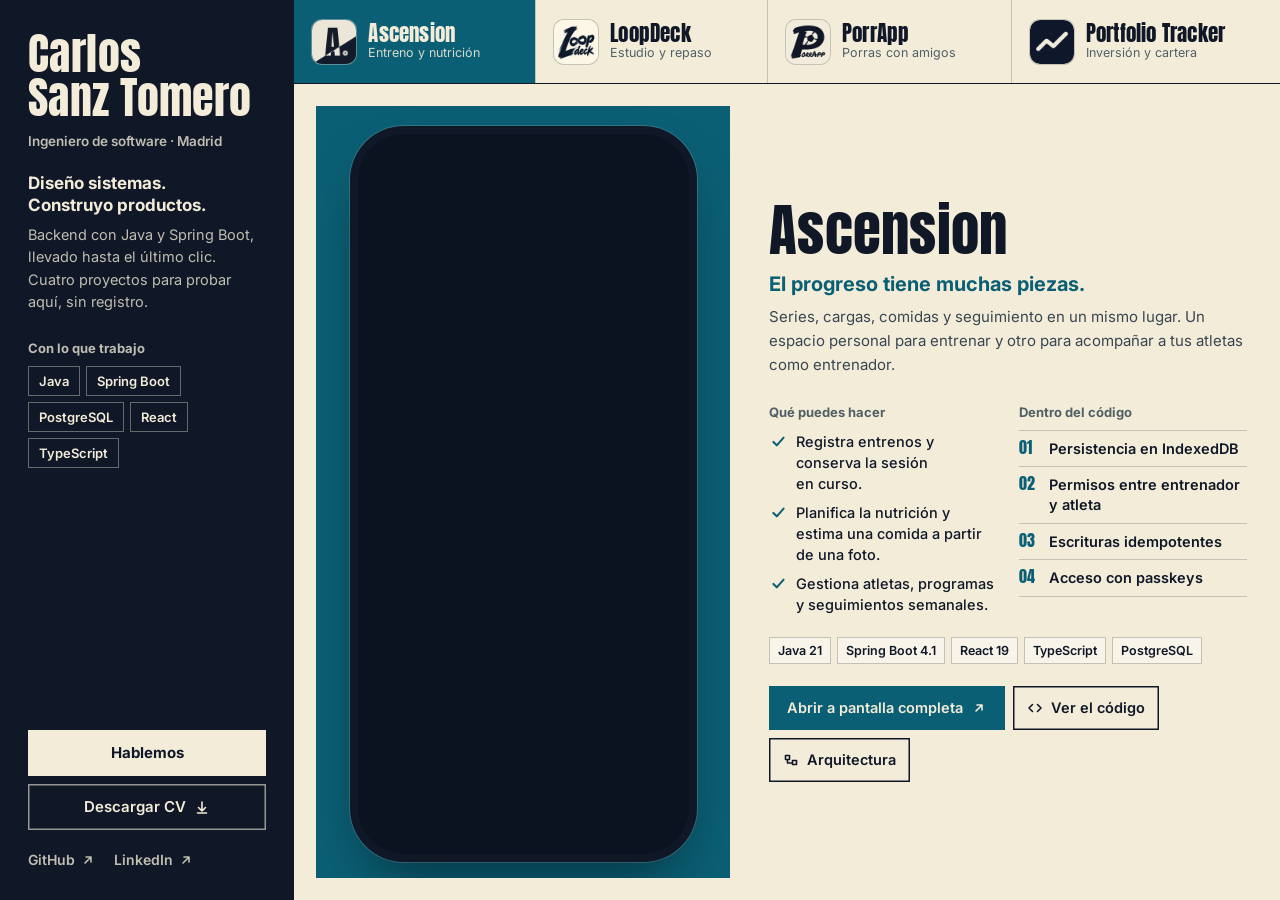
==== commit 7f9b8f58: "feat: rediseño del portfolio con las cuatro demos embebidas Una sola pantalla con pestañas por proye" ====
--- a/index.html
+++ b/index.html
@@ -6,45 +6,36 @@
     <title>Carlos Sanz Tomero · Backend &amp; producto</title>
     <meta
       name="description"
-      content="Ingeniero de software con foco en Java y Spring Boot. Explora Ascension, LoopDeck, PorrApp y Portfolio Tracker: producto, interfaz real y decisiones técnicas."
+      content="Ingeniero de software con foco en Java y Spring Boot. Prueba aquí mismo las demos de Ascension, LoopDeck, PorrApp y Portfolio Tracker: producto, stack y decisiones técnicas."
     />
     <meta name="author" content="Carlos Sanz Tomero" />
     <meta name="theme-color" content="#f2ecd9" />
     <meta name="color-scheme" content="light" />
     <link rel="canonical" href="https://raclosdev.github.io/" />
-    <meta
-      property="og:title"
-      content="Carlos Sanz · Diseño sistemas. Construyo productos."
-    />
+    <meta property="og:title" content="Carlos Sanz · Diseño sistemas. Construyo productos." />
     <meta
       property="og:description"
-      content="Cuatro proyectos, sus interfaces y el código que los hace funcionar. Java, Spring Boot, React y TypeScript."
+      content="Cuatro proyectos que puedes probar sin registro. Java, Spring Boot, React y TypeScript."
     />
     <meta property="og:type" content="website" />
     <meta property="og:site_name" content="Carlos Sanz Tomero" />
     <meta property="og:locale" content="es_ES" />
     <meta property="og:url" content="https://raclosdev.github.io/" />
-    <meta
-      property="og:image"
-      content="https://raclosdev.github.io/assets/social.jpg"
-    />
+    <meta property="og:image" content="https://raclosdev.github.io/assets/social.jpg" />
     <meta property="og:image:type" content="image/jpeg" />
     <meta property="og:image:width" content="2560" />
     <meta property="og:image:height" content="1280" />
-    <meta
-      property="og:image:alt"
-      content="Carlos Sanz Tomero: diseño sistemas, construyo productos."
-    />
+    <meta property="og:image:alt" content="Carlos Sanz Tomero: diseño sistemas, construyo productos." />
     <meta name="twitter:card" content="summary_large_image" />
     <link rel="icon" href="assets/favicon.svg" type="image/svg+xml" />
     <link rel="apple-touch-icon" href="assets/apple-touch-icon.png" />
     <link rel="preconnect" href="https://fonts.googleapis.com" />
     <link rel="preconnect" href="https://fonts.gstatic.com" crossorigin />
     <link
-      href="https://fonts.googleapis.com/css2?family=Anton&family=Inter:wght@400;500;600;700;800&display=swap"
+      href="https://fonts.googleapis.com/css2?family=Anton&family=Inter:wght@400;500;600;700&display=swap"
       rel="stylesheet"
     />
-    <link rel="stylesheet" href="style.css" />
+    <link rel="stylesheet" href="showcase.css" />
     <script>
       if (!matchMedia("(prefers-reduced-motion: reduce)").matches)
         document.documentElement.classList.add("motion");
@@ -59,770 +50,240 @@
         "image": "https://raclosdev.github.io/assets/social.jpg",
         "jobTitle": "Software Engineer",
         "description": "Ingeniero de software especializado en backend con Java y Spring Boot.",
-        "knowsAbout": [
-          "Java",
-          "Spring Boot",
-          "System design",
-          "React",
-          "TypeScript",
-          "PostgreSQL"
-        ],
-        "sameAs": [
-          "https://github.com/RaclosDev",
-          "https://www.linkedin.com/in/carlos-sanz-tomero/"
-        ]
+        "knowsAbout": ["Java", "Spring Boot", "System design", "React", "TypeScript", "PostgreSQL"],
+        "sameAs": ["https://github.com/RaclosDev", "https://www.linkedin.com/in/carlos-sanz-tomero/"]
       }
     </script>
-    <script src="site.js" defer></script>
-    <script src="motion.js" defer></script>
+    <script src="showcase.js" defer></script>
   </head>
   <body>
-    <a class="skip-link" href="#main">Saltar al contenido</a>
-    <header class="site-header">
-      <a class="brand" href="#inicio" aria-label="Carlos Sanz, inicio"
-        >CS<span>.</span></a
-      >
-      <nav aria-label="Navegación principal">
-        <a href="#proyectos">Proyectos</a><a href="#sobre-mi">Sobre mí</a
-        ><a class="nav-cv" href="assets/CV_Carlos_Sanz_Tomero.pdf" download="CV_Carlos_Sanz_Tomero.pdf"
-          >CV <span aria-hidden="true">↓</span></a
-        ><a class="nav-contact" href="#contacto"
-          >Hablemos <span aria-hidden="true">↗</span></a
-        >
-      </nav>
-    </header>
-    <main id="main">
-      <section
-        class="hero section-wrap"
-        id="inicio"
-        aria-labelledby="hero-title"
-      >
-        <div class="hero-copy">
-          <p class="eyebrow">CARLOS SANZ TOMERO / <span lang="en">SOFTWARE ENGINEER</span></p>
-          <h1 id="hero-title">
-            DISEÑO<br />SISTEMAS.<br /><span>CONSTRUYO<br />PRODUCTOS.</span>
-          </h1>
-          <p class="hero-focus" lang="en">
-            <span>BACKEND ENGINEERING</span> · <span>JAVA</span> ·
-            <span>SPRING BOOT</span> · <span>SYSTEM DESIGN</span>
-          </p>
-          <p class="intro">
-            Soy Carlos, ingeniero de software especializado en backend. Trabajo
-            principalmente con Java y Spring Boot, diseñando sistemas y
-            desarrollando productos completos con especial atención a la
-            arquitectura, las reglas de negocio y la experiencia de usuario.
-          </p>
-          <div class="hero-actions">
-            <a class="button" href="#proyectos"
-              >Explorar proyectos <span aria-hidden="true">↓</span></a
-            ><a class="text-link" href="https://github.com/RaclosDev" target="_blank" rel="noopener noreferrer"
-              >Mi GitHub <span aria-hidden="true">↗</span></a
-            ><a class="text-link" href="assets/CV_Carlos_Sanz_Tomero.pdf" download="CV_Carlos_Sanz_Tomero.pdf"
-              >Descargar CV <span aria-hidden="true">↓</span></a
-            >
-          </div>
+    <svg class="sprite" aria-hidden="true" focusable="false">
+      <symbol id="i-out" viewBox="0 0 16 16"><path d="M5 11 11 5M6 5h5v5" /></symbol>
+      <symbol id="i-down" viewBox="0 0 16 16"><path d="M8 3v9M4.5 8.5 8 12l3.5-3.5M3.5 14h9" /></symbol>
+      <symbol id="i-code" viewBox="0 0 16 16"><path d="M5.5 4.5 2 8l3.5 3.5M10.5 4.5 14 8l-3.5 3.5" /></symbol>
+      <symbol id="i-map" viewBox="0 0 16 16"><path d="M2.5 3.5h4v4h-4zM9.5 8.5h4v4h-4zM4.5 7.5v3.5h5" /></symbol>
+    </svg>
+    <a class="skip-link" href="#main">Saltar a los proyectos</a>
+    <div class="frame">
+      <header class="me">
+        <h1 class="who">Carlos <span>Sanz Tomero</span></h1>
+        <p class="where">Ingeniero de software · Madrid</p>
+        <p class="role">Diseño sistemas. <span>Construyo productos.</span></p>
+        <p class="bio">Backend con Java y Spring Boot, llevado hasta el último clic. Cuatro proyectos para probar aquí, sin registro.</p>
+        <div class="skills">
+          <h2 class="lbl">Con lo que trabajo</h2>
+          <ul class="chips"><li>Java</li><li>Spring Boot</li><li>PostgreSQL</li><li>React</li><li>TypeScript</li></ul>
         </div>
-        <div class="hero-preview">
-          <div class="preview-topline">
-            <span class="small-label">DEL CÓDIGO A LA PANTALLA</span
-            ><span class="preview-count" aria-hidden="true">01 / 04</span>
-          </div>
-          <div class="device-stage hero-devices">
-            <a
-              class="screen-link phone phone-1"
-              href="assets/screens/ascension-workout.webp"
-              data-gallery="ascension"
-              data-caption="Entrenamiento en curso"
-              aria-label="Ampliar: Entrenamiento en curso"
-              ><img
-                src="assets/screens/ascension-workout.webp"
-                alt="Ascension: entrenamiento en curso"
-                width="1290"
-                height="2796"
-                fetchpriority="high"
-                decoding="async"
-              /><span class="zoom-mark" aria-hidden="true">↗</span></a
-            ><a
-              class="screen-link phone phone-2"
-              href="assets/screens/ascension-coach.webp"
-              data-gallery="ascension"
-              data-caption="Espacio de entrenador"
-              aria-label="Ampliar: Espacio de entrenador"
-              ><img
-                src="assets/screens/ascension-coach.webp"
-                alt="Ascension: atletas en el espacio de entrenador"
-                width="1290"
-                height="2796"
-                fetchpriority="high"
-                decoding="async"
-              /><span class="zoom-mark" aria-hidden="true">↗</span></a
-            ><a
-              class="screen-link phone phone-3"
-              href="assets/screens/ascension-nutrition.webp"
-              data-gallery="ascension"
-              data-caption="Diario de nutrición"
-              aria-label="Ampliar: Diario de nutrición"
-              ><img
-                src="assets/screens/ascension-nutrition.webp"
-                alt="Ascension: diario de nutrición"
-                width="1290"
-                height="2796"
-                fetchpriority="high"
-                decoding="async"
-              /><span class="zoom-mark" aria-hidden="true">↗</span></a
-            >
-          </div>
-          <div class="preview-footer">
-            <p class="preview-label" aria-live="polite">
-              Ascension <span>Entrenamiento y seguimiento</span>
-            </p>
-            <nav
-              class="preview-picker"
-              aria-label="Vista previa de los proyectos"
-            >
-              <a href="#ascension" data-preview="ascension" aria-current="true"
-                >Ascension</a
-              ><a href="#loopdeck" data-preview="loopdeck">LoopDeck</a
-              ><a href="#porrapp" data-preview="porrapp">PorrApp</a
-              ><a href="#portfolio" data-preview="portfolio"
-                >Portfolio Tracker</a
-              >
-            </nav>
-          </div>
+        <nav class="contact" aria-label="Contacto y perfiles">
+          <a class="cta" href="mailto:raclosdev@gmail.com">Hablemos</a>
+          <a class="cta cta-line" href="assets/CV_Carlos_Sanz_Tomero.pdf" download="CV_Carlos_Sanz_Tomero.pdf">Descargar CV<svg class="ico"><use href="#i-down" /></svg></a>
+          <span class="soc">
+            <a href="https://github.com/RaclosDev" target="_blank" rel="noopener noreferrer">GitHub<svg class="ico"><use href="#i-out" /></svg></a>
+            <a href="https://www.linkedin.com/in/carlos-sanz-tomero/" target="_blank" rel="noopener noreferrer">LinkedIn<svg class="ico"><use href="#i-out" /></svg></a>
+          </span>
+        </nav>
+      </header>
+      <div class="work">
+        <div class="picks" role="tablist" aria-label="Proyectos">
+          <button class="tab" role="tab" type="button" id="tab-ascension" aria-controls="panel-ascension" aria-selected="true" data-app="ascension" data-kind="phone">
+            <img class="tab-ico" src="assets/icons/ascension.webp" alt="" width="56" height="56" decoding="async" />
+            <span class="tab-txt"><span class="tab-name">Ascension</span><span class="tab-cat">Entreno y nutrición</span></span>
+          </button>
+          <button class="tab" role="tab" type="button" id="tab-loopdeck" aria-controls="panel-loopdeck" aria-selected="false" tabindex="-1" data-app="loopdeck" data-kind="phone">
+            <img class="tab-ico" src="assets/icons/loopdeck.webp" alt="" width="56" height="56" decoding="async" />
+            <span class="tab-txt"><span class="tab-name">LoopDeck</span><span class="tab-cat">Estudio y repaso</span></span>
+          </button>
+          <button class="tab" role="tab" type="button" id="tab-porrapp" aria-controls="panel-porrapp" aria-selected="false" tabindex="-1" data-app="porrapp" data-kind="phone">
+            <img class="tab-ico" src="assets/icons/porrapp.webp" alt="" width="56" height="56" decoding="async" />
+            <span class="tab-txt"><span class="tab-name">PorrApp</span><span class="tab-cat">Porras con amigos</span></span>
+          </button>
+          <button class="tab" role="tab" type="button" id="tab-portfolio" aria-controls="panel-portfolio" aria-selected="false" tabindex="-1" data-app="portfolio" data-kind="laptop">
+            <img class="tab-ico" src="assets/icons/portfolio.webp" alt="" width="56" height="56" decoding="async" />
+            <span class="tab-txt"><span class="tab-name">Portfolio Tracker</span><span class="tab-cat">Inversión y cartera</span></span>
+          </button>
         </div>
-      </section>
-      <div class="tech-strip" aria-label="Áreas de trabajo">
-        <div class="section-wrap">
-          <span>JAVA / SPRING BOOT</span><span>REACT / TYPESCRIPT</span
-          ><span>POSTGRESQL</span><span>TESTS / CI / DEPLOY</span>
-        </div>
+        <main id="main" class="plan" data-kind="phone">
+          <article class="sheet" role="tabpanel" id="panel-ascension" aria-labelledby="tab-ascension">
+            <div class="s-head">
+              <h2>Ascension</h2>
+              <p class="claim">El progreso tiene muchas piezas.</p>
+              <p class="desc">Series, cargas, comidas y seguimiento en un mismo lugar. Un espacio personal para entrenar y otro para acompañar a tus atletas como entrenador.</p>
+            </div>
+            <div class="s-more">
+              <div class="cols">
+                <div>
+                  <h3 class="lbl">Qué puedes hacer</h3>
+                  <ul class="notes">
+                  <li>Registra entrenos y conserva la sesión en curso.</li>
+                  <li>Planifica la nutrición y estima una comida a partir de una foto.</li>
+                  <li>Gestiona atletas, programas y seguimientos semanales.</li>
+                  </ul>
+                </div>
+                <div>
+                  <h3 class="lbl">Dentro del código</h3>
+                  <ol class="details">
+                  <li><span class="num" aria-hidden="true">01</span>Persistencia en IndexedDB</li>
+                  <li><span class="num" aria-hidden="true">02</span>Permisos entre entrenador y atleta</li>
+                  <li><span class="num" aria-hidden="true">03</span>Escrituras idempotentes</li>
+                  <li><span class="num" aria-hidden="true">04</span>Acceso con passkeys</li>
+                  </ol>
+                </div>
+              </div>
+              <ul class="chips stack" aria-label="Stack"><li>Java 21</li><li>Spring Boot 4.1</li><li>React 19</li><li>TypeScript</li><li>PostgreSQL</li></ul>
+              <p class="actions">
+                <a class="btn" href="https://ascension.raclos.es/demo" target="_blank" rel="noopener noreferrer">Abrir a pantalla completa<svg class="ico"><use href="#i-out" /></svg></a>
+                <a class="btn btn-ghost" href="https://github.com/RaclosDev/ascension-tracker" target="_blank" rel="noopener noreferrer"><svg class="ico"><use href="#i-code" /></svg>Ver el código</a>
+                <a class="btn btn-ghost" href="https://github.com/RaclosDev/ascension-tracker/blob/main/docs/arquitectura.md" target="_blank" rel="noopener noreferrer"><svg class="ico"><use href="#i-map" /></svg>Arquitectura</a>
+              </p>
+            </div>
+          </article>
+          <article class="sheet" role="tabpanel" id="panel-loopdeck" aria-labelledby="tab-loopdeck" hidden>
+            <div class="s-head">
+              <h2>LoopDeck</h2>
+              <p class="claim">Estudiar hoy. Recordarlo después.</p>
+              <p class="desc">Mazos, apuntes y tests conectados. La repetición espaciada organiza el próximo repaso y el tutor trabaja con el contenido que estás estudiando.</p>
+            </div>
+            <div class="s-more">
+              <div class="cols">
+                <div>
+                  <h3 class="lbl">Qué puedes hacer</h3>
+                  <ul class="notes">
+                  <li>Repasa tarjetas con FSRS-5 y ajusta el próximo intervalo.</li>
+                  <li>Consulta apuntes DOCX y practica con tests.</li>
+                  <li>Genera tarjetas y resuelve dudas con un tutor por mazo.</li>
+                  </ul>
+                </div>
+                <div>
+                  <h3 class="lbl">Dentro del código</h3>
+                  <ol class="details">
+                  <li><span class="num" aria-hidden="true">01</span>Planificación de repasos en el backend</li>
+                  <li><span class="num" aria-hidden="true">02</span>Repasos guardados sin duplicados</li>
+                  <li><span class="num" aria-hidden="true">03</span>Continuidad de las sesiones de estudio</li>
+                  <li><span class="num" aria-hidden="true">04</span>Gemini integrado desde el servidor</li>
+                  </ol>
+                </div>
+              </div>
+              <ul class="chips stack" aria-label="Stack"><li>Java 21</li><li>Spring Boot 4.1</li><li>React 19</li><li>TypeScript</li><li>PostgreSQL</li></ul>
+              <p class="actions">
+                <a class="btn" href="https://loopdeck.raclos.es/demo" target="_blank" rel="noopener noreferrer">Abrir a pantalla completa<svg class="ico"><use href="#i-out" /></svg></a>
+                <a class="btn btn-ghost" href="https://github.com/RaclosDev/loopdeck" target="_blank" rel="noopener noreferrer"><svg class="ico"><use href="#i-code" /></svg>Ver el código</a>
+                <a class="btn btn-ghost" href="https://github.com/RaclosDev/loopdeck/blob/main/docs/arquitectura.md" target="_blank" rel="noopener noreferrer"><svg class="ico"><use href="#i-map" /></svg>Arquitectura</a>
+              </p>
+            </div>
+          </article>
+          <article class="sheet" role="tabpanel" id="panel-porrapp" aria-labelledby="tab-porrapp" hidden>
+            <div class="s-head">
+              <h2>PorrApp</h2>
+              <p class="claim">La jornada termina. La liga sigue.</p>
+              <p class="desc">Predicciones con amigos jornada a jornada, el cuadro del Mundial, porras de UFC y ligas de póker. Cada acierto mueve la clasificación.</p>
+            </div>
+            <div class="s-more">
+              <div class="cols">
+                <div>
+                  <h3 class="lbl">Qué puedes hacer</h3>
+                  <ul class="notes">
+                  <li>Crea una liga, invita a tus amigos y predice cada jornada.</li>
+                  <li>Sigue la clasificación en directo y rellena el cuadro del Mundial.</li>
+                  <li>Monta ligas de póker con reloj de ciegas, premios y estadísticas.</li>
+                  </ul>
+                </div>
+                <div>
+                  <h3 class="lbl">Dentro del código</h3>
+                  <ol class="details">
+                  <li><span class="num" aria-hidden="true">01</span>Reglas de puntuación en el backend</li>
+                  <li><span class="num" aria-hidden="true">02</span>Cierre de predicciones</li>
+                  <li><span class="num" aria-hidden="true">03</span>Sincronización de resultados</li>
+                  <li><span class="num" aria-hidden="true">04</span>Ranking en directo por WebSocket</li>
+                  </ol>
+                </div>
+              </div>
+              <ul class="chips stack" aria-label="Stack"><li>Java 21</li><li>Spring Boot 4.1</li><li>React 19</li><li>PostgreSQL</li><li>WebSocket</li></ul>
+              <p class="actions">
+                <a class="btn" href="https://porrapp.app/demo" target="_blank" rel="noopener noreferrer">Abrir a pantalla completa<svg class="ico"><use href="#i-out" /></svg></a>
+                <a class="btn btn-ghost" href="https://github.com/RaclosDev/porrApp" target="_blank" rel="noopener noreferrer"><svg class="ico"><use href="#i-code" /></svg>Ver el código</a>
+                <a class="btn btn-ghost" href="https://github.com/RaclosDev/porrApp/blob/main/docs/arquitectura.md" target="_blank" rel="noopener noreferrer"><svg class="ico"><use href="#i-map" /></svg>Arquitectura</a>
+              </p>
+            </div>
+          </article>
+          <article class="sheet" role="tabpanel" id="panel-portfolio" aria-labelledby="tab-portfolio" hidden>
+            <div class="s-head">
+              <h2>Portfolio Tracker</h2>
+              <p class="claim">De cada operación a la cartera completa.</p>
+              <p class="desc">Una herramienta personal para vigilar acciones, ETF y fondos, seguir niveles de compra y entender una cartera a partir de su registro de operaciones.</p>
+            </div>
+            <div class="s-more">
+              <div class="cols">
+                <div>
+                  <h3 class="lbl">Qué puedes hacer</h3>
+                  <ul class="notes">
+                  <li>Busca por nombre o ISIN y fija niveles de compra con avisos push.</li>
+                  <li>Consulta posiciones, dividendos y distribución de la cartera.</li>
+                  <li>Importa operaciones de Excel y registra traspasos entre fondos.</li>
+                  </ul>
+                </div>
+                <div>
+                  <h3 class="lbl">Dentro del código</h3>
+                  <ol class="details">
+                  <li><span class="num" aria-hidden="true">01</span>Posiciones por lotes FIFO</li>
+                  <li><span class="num" aria-hidden="true">02</span>Fuentes de mercado con caché</li>
+                  <li><span class="num" aria-hidden="true">03</span>Copias automáticas y restauración</li>
+                  <li><span class="num" aria-hidden="true">04</span>Testcontainers sobre PostgreSQL</li>
+                  </ol>
+                </div>
+              </div>
+              <ul class="chips stack" aria-label="Stack"><li>Java 21</li><li>Spring Boot 4.1</li><li>React 19</li><li>TypeScript</li><li>PostgreSQL</li></ul>
+              <p class="actions">
+                <a class="btn" href="https://cartera.raclos.es/demo" target="_blank" rel="noopener noreferrer">Abrir a pantalla completa<svg class="ico"><use href="#i-out" /></svg></a>
+                <a class="btn btn-ghost" href="https://github.com/RaclosDev/portfolio-tracker" target="_blank" rel="noopener noreferrer"><svg class="ico"><use href="#i-code" /></svg>Ver el código</a>
+                <a class="btn btn-ghost" href="https://github.com/RaclosDev/portfolio-tracker/blob/main/docs/arquitectura.md" target="_blank" rel="noopener noreferrer"><svg class="ico"><use href="#i-map" /></svg>Arquitectura</a>
+              </p>
+            </div>
+          </article>
+          <section class="stage" aria-label="Demo en vivo">
+            <figure class="device phone is-active" data-app="ascension" data-src="https://ascension.raclos.es/demo/dashboard" data-local="http://localhost:5302/demo/dashboard">
+              <div class="body">
+                <div class="screen">
+                  <img class="poster" src="assets/screens/ascension-workout.webp" alt="Ascension: entrenamiento en curso" width="860" height="1864" fetchpriority="high" decoding="async" />
+                  <span class="splash" aria-hidden="true"><img src="assets/icons/ascension.webp" alt="" width="56" height="56" decoding="async" /></span>
+                  <span class="open" aria-hidden="true"><svg class="ico"><use href="#i-out" /></svg></span>
+                  <span class="touch" aria-hidden="true"></span>
+                </div>
+              </div>
+            </figure>
+            <figure class="device phone" data-app="loopdeck" data-src="https://loopdeck.raclos.es/demo" data-local="http://localhost:5303/demo">
+              <div class="body">
+                <div class="screen">
+                  <img class="poster" src="assets/screens/loopdeck-decks.webp" alt="LoopDeck: biblioteca de mazos" width="860" height="1864" loading="lazy" decoding="async" />
+                  <span class="splash" aria-hidden="true"><img src="assets/icons/loopdeck.webp" alt="" width="56" height="56" decoding="async" /></span>
+                  <span class="open" aria-hidden="true"><svg class="ico"><use href="#i-out" /></svg></span>
+                  <span class="touch" aria-hidden="true"></span>
+                </div>
+              </div>
+            </figure>
+            <figure class="device phone" data-app="porrapp" data-src="https://porrapp.app/demo" data-local="http://localhost:5301/demo">
+              <div class="body">
+                <div class="screen">
+                  <img class="poster" src="assets/screens/porrapp-league.webp" alt="PorrApp: jornada de la liga" width="860" height="1864" loading="lazy" decoding="async" />
+                  <span class="splash" aria-hidden="true"><img src="assets/icons/porrapp.webp" alt="" width="56" height="56" decoding="async" /></span>
+                  <span class="open" aria-hidden="true"><svg class="ico"><use href="#i-out" /></svg></span>
+                  <span class="touch" aria-hidden="true"></span>
+                </div>
+              </div>
+            </figure>
+            <figure class="device laptop" data-app="portfolio" data-src="https://cartera.raclos.es/demo" data-local="http://localhost:5304/demo">
+              <div class="body">
+                <div class="chrome" aria-hidden="true"><i></i><i></i><i></i><span>cartera.raclos.es/demo</span></div>
+                <div class="screen">
+                  <img class="poster" src="assets/screens/portfolio-summary.webp" alt="Portfolio Tracker: resumen de cartera" width="1920" height="1200" loading="lazy" decoding="async" />
+                  <span class="splash" aria-hidden="true"><img src="assets/icons/portfolio.webp" alt="" width="56" height="56" decoding="async" /></span>
+                  <span class="open" aria-hidden="true"><svg class="ico"><use href="#i-out" /></svg></span>
+                  <span class="touch" aria-hidden="true"></span>
+                </div>
+              </div>
+            </figure>
+          </section>
+        </main>
       </div>
-      <section
-        class="projects-section section-wrap"
-        id="proyectos"
-        aria-labelledby="projects-title"
-      >
-        <div class="section-heading">
-          <div>
-            <p class="eyebrow">PROYECTOS PERSONALES / 01—04</p>
-            <h2 id="projects-title">
-              IDEAS QUE<br /><span>PUEDES RECORRER.</span>
-            </h2>
-          </div>
-          <p>
-            Primero, el producto. Después, sus decisiones técnicas. Cada
-            proyecto tiene un recorrido visual y un repositorio para entrar en
-            detalle.
-          </p>
-        </div>
-        <article
-          class="project project-ascension"
-          id="ascension"
-          aria-labelledby="name-ascension title-ascension"
-          data-project="ascension"
-        >
-          <div class="project-heading">
-            <p><span class="project-number" aria-hidden="true">01</span> <span id="name-ascension">Ascension</span></p>
-            <span class="category">ENTRENAMIENTO / NUTRICIÓN / COACH</span>
-          </div>
-          <div class="project-layout">
-            <div class="project-copy">
-              <h3 id="title-ascension">
-                El progreso tiene<br />muchas piezas.
-              </h3>
-              <p class="project-description">
-                Series, cargas, comidas y seguimiento en un mismo lugar. Un
-                espacio personal para entrenar y otro para acompañar a tus
-                atletas.
-              </p>
-              <ul class="features">
-                <li>Registra entrenos y conserva la sesión en curso.</li>
-                <li>
-                  Planifica nutrición y estima una comida a partir de una foto.
-                </li>
-                <li>
-                  Gestiona atletas, programas y seguimientos semanales como
-                  entrenador.
-                </li>
-              </ul>
-              <div class="engineering">
-                <h4>Dentro del código</h4>
-                <p>
-                  Persistencia en IndexedDB, permisos entre entrenador y atleta,
-                  escrituras idempotentes y acceso con passkeys.
-                </p>
-              </div>
-              <ul class="stack" aria-label="Tecnologías">
-                <li>Java 21</li>
-                <li>Spring Boot 4</li>
-                <li>React 19</li>
-                <li>TypeScript</li>
-                <li>PostgreSQL</li>
-              </ul>
-              <div class="project-actions">
-                <a
-                  class="button button-light"
-                  href="https://ascension.raclos.es/demo"
-                  target="_blank"
-                  rel="noopener noreferrer"
-                  >Probar demo sin registro <span aria-hidden="true">↗</span></a
-                ><a
-                  class="text-link"
-                  href="https://github.com/RaclosDev/ascension-tracker" target="_blank" rel="noopener noreferrer"
-                  >Ver código <span aria-hidden="true">↗</span></a
-                ><a
-                  class="text-link"
-                  href="https://github.com/RaclosDev/ascension-tracker/blob/main/docs/arquitectura.md" target="_blank" rel="noopener noreferrer"
-                  >Arquitectura <span aria-hidden="true">↗</span></a
-                >
-              </div>
-            </div>
-            <div class="project-visual">
-              <div class="device-stage">
-                <a
-                  class="screen-link phone phone-1"
-                  href="assets/screens/ascension-workout.webp"
-                  data-gallery="ascension"
-                  data-caption="Entrenamiento en curso"
-                  aria-label="Ampliar: Entrenamiento en curso"
-                  ><img
-                    src="assets/screens/ascension-workout.webp"
-                    alt="Ascension: entrenamiento en curso"
-                    width="1290"
-                    height="2796"
-                    loading="lazy"
-                    decoding="async"
-                  /><span class="zoom-mark" aria-hidden="true">↗</span></a
-                ><a
-                  class="screen-link phone phone-2"
-                  href="assets/screens/ascension-coach.webp"
-                  data-gallery="ascension"
-                  data-caption="Espacio de entrenador"
-                  aria-label="Ampliar: Espacio de entrenador"
-                  ><img
-                    src="assets/screens/ascension-coach.webp"
-                    alt="Ascension: espacio de entrenador"
-                    width="1290"
-                    height="2796"
-                    loading="lazy"
-                    decoding="async"
-                  /><span class="zoom-mark" aria-hidden="true">↗</span></a
-                ><a
-                  class="screen-link phone phone-3"
-                  href="assets/screens/ascension-nutrition.webp"
-                  data-gallery="ascension"
-                  data-caption="Diario de nutrición"
-                  aria-label="Ampliar: Diario de nutrición"
-                  ><img
-                    src="assets/screens/ascension-nutrition.webp"
-                    alt="Ascension: diario de nutrición"
-                    width="1290"
-                    height="2796"
-                    loading="lazy"
-                    decoding="async"
-                  /><span class="zoom-mark" aria-hidden="true">↗</span></a
-                >
-              </div>
-              <p class="image-caption">
-                Entrenamiento en curso · Espacio de entrenador · Diario de
-                nutrición<br /><span
-                  >Capturas de la interfaz real. Pulsa para ampliar.</span
-                >
-              </p>
-            </div>
-          </div>
-        </article>
-        <article
-          class="project project-loopdeck"
-          id="loopdeck"
-          aria-labelledby="name-loopdeck title-loopdeck"
-          data-project="loopdeck"
-        >
-          <div class="project-heading">
-            <p><span class="project-number" aria-hidden="true">02</span> <span id="name-loopdeck">LoopDeck</span></p>
-            <span class="category">FLASHCARDS / APUNTES / REPASO</span>
-          </div>
-          <div class="project-layout">
-            <div class="project-copy">
-              <h3 id="title-loopdeck">
-                Estudiar hoy.<br />Recordarlo después.
-              </h3>
-              <p class="project-description">
-                Tus mazos, apuntes y tests conectados. La repetición espaciada
-                organiza el próximo repaso y el tutor trabaja con el contenido
-                que estás estudiando.
-              </p>
-              <ul class="features">
-                <li>
-                  Repasa tarjetas con FSRS-5 y ajusta el próximo intervalo.
-                </li>
-                <li>Consulta apuntes DOCX y practica con tests.</li>
-                <li>Genera tarjetas y resuelve dudas con un tutor por mazo.</li>
-              </ul>
-              <div class="engineering">
-                <h4>Dentro del código</h4>
-                <p>
-                  Planificación de repasos en el backend, continuidad de las
-                  sesiones y Gemini integrado desde el servidor.
-                </p>
-              </div>
-              <ul class="stack" aria-label="Tecnologías">
-                <li>Java 17</li>
-                <li>Spring Boot 3.3</li>
-                <li>React 19</li>
-                <li>TypeScript</li>
-                <li>PostgreSQL</li>
-              </ul>
-              <div class="project-actions">
-                <a
-                  class="button button-light"
-                  href="https://loopdeck.raclos.es/demo"
-                  target="_blank"
-                  rel="noopener noreferrer"
-                  >Probar demo sin registro <span aria-hidden="true">↗</span></a
-                ><a
-                  class="text-link"
-                  href="https://github.com/RaclosDev/loopdeck" target="_blank" rel="noopener noreferrer"
-                  >Ver código <span aria-hidden="true">↗</span></a
-                ><a
-                  class="text-link"
-                  href="https://github.com/RaclosDev/loopdeck/blob/main/docs/arquitectura.md" target="_blank" rel="noopener noreferrer"
-                  >Arquitectura <span aria-hidden="true">↗</span></a
-                >
-              </div>
-            </div>
-            <div class="project-visual">
-              <div class="device-stage">
-                <a
-                  class="screen-link phone phone-1"
-                  href="assets/screens/loopdeck-decks.webp"
-                  data-gallery="loopdeck"
-                  data-caption="Biblioteca de mazos"
-                  aria-label="Ampliar: Biblioteca de mazos"
-                  ><img
-                    src="assets/screens/loopdeck-decks.webp"
-                    alt="LoopDeck: biblioteca de mazos"
-                    width="1290"
-                    height="2796"
-                    loading="lazy"
-                    decoding="async"
-                  /><span class="zoom-mark" aria-hidden="true">↗</span></a
-                ><a
-                  class="screen-link phone phone-2"
-                  href="assets/screens/loopdeck-study.webp"
-                  data-gallery="loopdeck"
-                  data-caption="Repaso de una tarjeta"
-                  aria-label="Ampliar: Repaso de una tarjeta"
-                  ><img
-                    src="assets/screens/loopdeck-study.webp"
-                    alt="LoopDeck: repaso de una tarjeta"
-                    width="1290"
-                    height="2796"
-                    loading="lazy"
-                    decoding="async"
-                  /><span class="zoom-mark" aria-hidden="true">↗</span></a
-                ><a
-                  class="screen-link phone phone-3"
-                  href="assets/screens/loopdeck-hub.webp"
-                  data-gallery="loopdeck"
-                  data-caption="Centro de estudio"
-                  aria-label="Ampliar: Centro de estudio"
-                  ><img
-                    src="assets/screens/loopdeck-hub.webp"
-                    alt="LoopDeck: centro de estudio"
-                    width="1290"
-                    height="2796"
-                    loading="lazy"
-                    decoding="async"
-                  /><span class="zoom-mark" aria-hidden="true">↗</span></a
-                >
-              </div>
-              <p class="image-caption">
-                Biblioteca de mazos · Repaso de una tarjeta · Centro de
-                estudio<br /><span
-                  >Capturas de la interfaz real. Pulsa para ampliar.</span
-                >
-              </p>
-            </div>
-          </div>
-        </article>
-        <article
-          class="project project-porrapp"
-          id="porrapp"
-          aria-labelledby="name-porrapp title-porrapp"
-          data-project="porrapp"
-        >
-          <div class="project-heading">
-            <p><span class="project-number" aria-hidden="true">03</span> <span id="name-porrapp">PorrApp</span></p>
-            <span class="category">PREDICCIONES / LIGAS / PÓKER</span>
-          </div>
-          <div class="project-layout">
-            <div class="project-copy">
-              <h3 id="title-porrapp">
-                La jornada termina.<br />La liga sigue.
-              </h3>
-              <p class="project-description">
-                Predicciones con amigos jornada a jornada, el cuadro completo del
-                Mundial, torneos propios y ligas de póker. Cada acierto mueve
-                la clasificación.
-              </p>
-              <ul class="features">
-                <li>Crea una liga e invita a tus amigos.</li>
-                <li>Predice cada jornada y sigue la clasificación en directo.</li>
-                <li>
-                  Rellena el cuadro del Mundial y organiza torneos propios.
-                </li>
-                <li>
-                  Monta ligas de póker con reloj de ciegas, premios y
-                  estadísticas.
-                </li>
-              </ul>
-              <div class="engineering">
-                <h4>Dentro del código</h4>
-                <p>
-                  Reglas de puntuación en el backend, cierre de predicciones,
-                  sincronización de resultados y ranking por WebSocket.
-                </p>
-              </div>
-              <ul class="stack" aria-label="Tecnologías">
-                <li>Java 21</li>
-                <li>Spring Boot 4</li>
-                <li>React 19</li>
-                <li>PostgreSQL</li>
-                <li>WebSocket</li>
-              </ul>
-              <div class="project-actions">
-                <a
-                  class="button button-light"
-                  href="https://porrapp.app/demo"
-                  target="_blank"
-                  rel="noopener noreferrer"
-                  >Probar demo sin registro <span aria-hidden="true">↗</span></a
-                ><a
-                  class="text-link"
-                  href="https://github.com/RaclosDev/porrApp" target="_blank" rel="noopener noreferrer"
-                  >Ver código <span aria-hidden="true">↗</span></a
-                ><a
-                  class="text-link"
-                  href="https://github.com/RaclosDev/porrApp/blob/main/docs/arquitectura.md" target="_blank" rel="noopener noreferrer"
-                  >Arquitectura <span aria-hidden="true">↗</span></a
-                >
-              </div>
-            </div>
-            <div class="project-visual">
-              <div class="device-stage">
-                <a
-                  class="screen-link phone phone-1"
-                  href="assets/screens/porrapp-league.webp"
-                  data-gallery="porrapp"
-                  data-caption="Jornada de la liga"
-                  aria-label="Ampliar: Jornada de la liga"
-                  ><img
-                    src="assets/screens/porrapp-league.webp"
-                    alt="PorrApp: jornada de la liga con los escudos"
-                    width="1290"
-                    height="2796"
-                    loading="lazy"
-                    decoding="async"
-                  /><span class="zoom-mark" aria-hidden="true">↗</span></a
-                ><a
-                  class="screen-link phone phone-2"
-                  href="assets/screens/porrapp-worldcup-ranking.webp"
-                  data-gallery="porrapp"
-                  data-caption="Ranking del Mundial"
-                  aria-label="Ampliar: Ranking del Mundial"
-                  ><img
-                    src="assets/screens/porrapp-worldcup-ranking.webp"
-                    alt="PorrApp: ranking del Mundial"
-                    width="1290"
-                    height="2796"
-                    loading="lazy"
-                    decoding="async"
-                  /><span class="zoom-mark" aria-hidden="true">↗</span></a
-                ><a
-                  class="screen-link phone phone-3"
-                  href="assets/screens/porrapp-worldcup-bracket.webp"
-                  data-gallery="porrapp"
-                  data-caption="Cuadro del Mundial"
-                  aria-label="Ampliar: Cuadro del Mundial"
-                  ><img
-                    src="assets/screens/porrapp-worldcup-bracket.webp"
-                    alt="PorrApp: cuartos de final en el cuadro del Mundial"
-                    width="1290"
-                    height="2796"
-                    loading="lazy"
-                    decoding="async"
-                  /><span class="zoom-mark" aria-hidden="true">↗</span></a
-                >
-              </div>
-              <p class="image-caption">
-                Jornada de la liga · Ranking del Mundial · Cuadro del Mundial<br /><span
-                  >Capturas de la interfaz real. Pulsa para ampliar.</span
-                >
-              </p>
-            </div>
-          </div>
-        </article>
-        <article
-          class="project project-portfolio"
-          id="portfolio"
-          aria-labelledby="name-portfolio title-portfolio"
-          data-project="portfolio"
-        >
-          <div class="project-heading">
-            <p><span class="project-number" aria-hidden="true">04</span> <span id="name-portfolio">Portfolio Tracker</span></p>
-            <span class="category">VIGILANCIA / CARTERA / POSICIONES</span>
-          </div>
-          <div class="project-layout">
-            <div class="project-copy">
-              <h3 id="title-portfolio">
-                De cada operación<br />a la cartera completa.
-              </h3>
-              <p class="project-description">
-                Una herramienta personal para vigilar acciones, ETF y fondos, seguir
-                niveles de compra y entender una cartera a partir de su registro
-                de operaciones.
-              </p>
-              <ul class="features">
-                <li>
-                  Busca por nombre o ISIN y organiza listas y niveles de compra
-                  con avisos push.
-                </li>
-                <li>
-                  Consulta posiciones, dividendos y distribución de la cartera, en
-                  tema claro u oscuro.
-                </li>
-                <li>
-                  Importa operaciones de Excel, registra traspasos entre fondos y
-                  conserva copias de seguridad.
-                </li>
-              </ul>
-              <div class="engineering">
-                <h4>Dentro del código</h4>
-                <p>
-                  Lotes FIFO, esquemas Zod y cálculos compartidos en TypeScript.
-                  PostgreSQL en producción y PGlite en desarrollo y pruebas.
-                </p>
-              </div>
-              <ul class="stack" aria-label="Tecnologías">
-                <li>TypeScript</li>
-                <li>Fastify 5</li>
-                <li>React 19</li>
-                <li>Zod 4</li>
-                <li>PostgreSQL</li>
-              </ul>
-              <div class="project-actions">
-                <a
-                  class="button button-light"
-                  href="https://cartera.raclos.es/demo"
-                  target="_blank"
-                  rel="noopener noreferrer"
-                  >Probar demo sin registro <span aria-hidden="true">↗</span></a
-                ><a
-                  class="text-link"
-                  href="https://github.com/RaclosDev/portfolio-tracker" target="_blank" rel="noopener noreferrer"
-                  >Ver código <span aria-hidden="true">↗</span></a
-                ><a
-                  class="text-link"
-                  href="https://github.com/RaclosDev/portfolio-tracker/blob/main/docs/arquitectura.md" target="_blank" rel="noopener noreferrer"
-                  >Arquitectura <span aria-hidden="true">↗</span></a
-                >
-              </div>
-            </div>
-            <div class="project-visual">
-              <div class="device-stage">
-                <a
-                  class="screen-link phone wide phone-1"
-                  href="assets/screens/portfolio-watchlist.webp"
-                  data-gallery="portfolio"
-                  data-caption="Lista de vigilancia"
-                  aria-label="Ampliar: Lista de vigilancia"
-                  ><img
-                    src="assets/screens/portfolio-watchlist.webp"
-                    alt="Portfolio Tracker: lista de vigilancia"
-                    width="2880"
-                    height="1800"
-                    loading="lazy"
-                    decoding="async"
-                  /><span class="zoom-mark" aria-hidden="true">↗</span></a
-                ><a
-                  class="screen-link phone wide phone-2"
-                  href="assets/screens/portfolio-summary.webp"
-                  data-gallery="portfolio"
-                  data-caption="Resumen de cartera"
-                  aria-label="Ampliar: Resumen de cartera"
-                  ><img
-                    src="assets/screens/portfolio-summary.webp"
-                    alt="Portfolio Tracker: resumen de cartera"
-                    width="2880"
-                    height="1800"
-                    loading="lazy"
-                    decoding="async"
-                  /><span class="zoom-mark" aria-hidden="true">↗</span></a
-                ><a
-                  class="screen-link phone wide phone-3"
-                  href="assets/screens/portfolio-positions.webp"
-                  data-gallery="portfolio"
-                  data-caption="Posiciones en cartera"
-                  aria-label="Ampliar: Posiciones en cartera"
-                  ><img
-                    src="assets/screens/portfolio-positions.webp"
-                    alt="Portfolio Tracker: posiciones en cartera"
-                    width="2880"
-                    height="1800"
-                    loading="lazy"
-                    decoding="async"
-                  /><span class="zoom-mark" aria-hidden="true">↗</span></a
-                >
-              </div>
-              <p class="image-caption">
-                Lista de vigilancia · Resumen de cartera · Posiciones en cartera<br /><span
-                  >Capturas de la interfaz real. Pulsa para ampliar.</span
-                >
-              </p>
-            </div>
-          </div>
-        </article>
-        <p class="source-note">
-          Pantallas capturadas desde las aplicaciones con la sesión iniciada.
-          PorrApp muestra una liga real con avatares ilustrados; Ascension,
-          LoopDeck y Portfolio Tracker, datos de ejemplo.
-        </p>
-      </section>
-      <section
-        class="about-section section-wrap"
-        id="sobre-mi"
-        aria-labelledby="about-title"
-      >
-        <div class="about-intro">
-          <p class="eyebrow">SOBRE MÍ</p>
-          <h2 id="about-title">
-            DEL MODELO<br />DE DATOS<br /><span>AL ÚLTIMO CLIC.</span>
-          </h2>
-        </div>
-        <div class="about-copy">
-          <p class="large-copy">
-            Mi especialidad es diseñar y desarrollar sistemas backend. En mis
-            proyectos llevo esa ingeniería más allá del servidor: modelo el
-            dominio, construyo las interfaces y me encargo de que todo funcione
-            en producción.
-          </p>
-          <p>
-            Soy ingeniero de software con experiencia en Java, Spring Boot,
-            microservicios e infraestructura financiera. En mis proyectos
-            personales también diseño los flujos, construyo el frontend y
-            mantengo el despliegue.
-          </p>
-          <p>
-            Me gusta que el código explique las reglas del producto y que se
-            pueda comprobar su comportamiento. Por eso los README conectan lo
-            que ves en pantalla con la implementación y sus pruebas.
-          </p>
-          <a
-            class="text-link"
-            href="https://www.linkedin.com/in/carlos-sanz-tomero/" target="_blank" rel="noopener noreferrer"
-            >Trayectoria profesional en LinkedIn
-            <span aria-hidden="true">↗</span></a
-          >
-        </div>
-        <div class="work-principles">
-          <div>
-            <span class="principle-index">01 / DOMINIO</span>
-            <h3>Reglas que se pueden seguir.</h3>
-            <p>
-              Puntuación por competición, repasos FSRS o lotes FIFO. Cada
-              producto tiene un modelo y unas reglas propias.
-            </p>
-          </div>
-          <div>
-            <span class="principle-index">02 / CONTINUIDAD</span>
-            <h3>El estado también importa.</h3>
-            <p>
-              Un entreno en curso, una sesión de estudio o una importación
-              necesitan persistencia y una forma de recuperarse.
-            </p>
-          </div>
-          <div>
-            <span class="principle-index">03 / ENTREGA</span>
-            <h3>Hasta que se puede usar.</h3>
-            <p>
-              Interfaces móviles, migraciones y comprobaciones en CI. El
-              repositorio incluye cómo arrancar y verificar cada aplicación.
-            </p>
-          </div>
-        </div>
-      </section>
-      <section
-        class="contact-section"
-        id="contacto"
-        aria-labelledby="contact-title"
-      >
-        <div class="section-wrap contact-layout">
-          <div>
-            <p class="eyebrow">CONTACTO</p>
-            <h2 id="contact-title">¿HABLAMOS<br /><span>DE SOFTWARE?</span></h2>
-          </div>
-          <div class="contact-copy">
-            <p>
-              Para hablar de un equipo, un proyecto o las decisiones que hay
-              detrás de estas aplicaciones.
-            </p>
-            <a class="contact-email" href="mailto:raclosdev@gmail.com"
-              >raclosdev@gmail.com <span aria-hidden="true">↗</span></a
-            >
-            <div class="contact-links">
-              <a href="https://www.linkedin.com/in/carlos-sanz-tomero/" target="_blank" rel="noopener noreferrer"
-                >LinkedIn <span aria-hidden="true">↗</span></a
-              ><a href="https://github.com/RaclosDev" target="_blank" rel="noopener noreferrer"
-                >GitHub <span aria-hidden="true">↗</span></a
-              ><a
-                href="assets/CV_Carlos_Sanz_Tomero.pdf"
-                download="CV_Carlos_Sanz_Tomero.pdf"
-                >CV en PDF <span aria-hidden="true">↓</span></a
-              >
-            </div>
-          </div>
-        </div>
-      </section>
-    </main>
-    <footer class="site-footer section-wrap">
-      <a class="brand" href="#inicio" aria-label="Volver al inicio"
-        >CS<span>.</span></a
-      >
-      <p>Carlos Sanz Tomero · RaclosDev</p>
-      <a href="https://github.com/RaclosDev/raclosdev.github.io" target="_blank" rel="noopener noreferrer"
-        >Código de este portfolio <span aria-hidden="true">↗</span></a
-      >
-    </footer>
-    <dialog class="gallery" aria-labelledby="gallery-title">
-      <div class="gallery-bar">
-        <div>
-          <p class="small-label" id="gallery-project"></p>
-          <h2 id="gallery-title">Captura de la aplicación</h2>
-        </div>
-        <button class="gallery-close" type="button" aria-label="Cerrar galería">
-          Cerrar ×
-        </button>
-      </div>
-      <div class="gallery-image-wrap"><img class="gallery-image" alt="" /></div>
-      <div class="gallery-controls">
-        <button
-          class="gallery-prev"
-          type="button"
-          aria-label="Captura anterior"
-        >
-          ← Anterior
-        </button>
-        <p class="gallery-position" aria-live="polite"></p>
-        <button
-          class="gallery-next"
-          type="button"
-          aria-label="Siguiente captura"
-        >
-          Siguiente →
-        </button>
-      </div>
-      <p class="gallery-note">Interfaz real · sesión iniciada</p>
-    </dialog>
+    </div>
   </body>
 </html>
--- a/showcase.css
+++ b/showcase.css
@@ -0,0 +1,1130 @@
+/* Portfolio en una pantalla: el perfil a la izquierda, las pestañas de proyecto arriba
+   y, debajo, la demo real junto a qué hace y cómo está hecha. */
+:root {
+  color-scheme: light;
+  --paper: #f2ecd9;
+  --ink: #101827;
+  --petrol: #0b5f74;
+  --petrol-deep: #084c5d;
+  --muted: #526066;
+  --line: #c4c2b5;
+  --on-petrol: rgb(242 236 217 / 0.88);
+  --on-ink: rgb(242 236 217 / 0.78);
+  --display: Anton, Impact, "Arial Narrow", sans-serif;
+  --body: Inter, Arial, sans-serif;
+  --ease: cubic-bezier(0.16, 1, 0.3, 1);
+  --pad: clamp(20px, 5vw, 40px);
+}
+*,
+*::before,
+*::after {
+  box-sizing: border-box;
+}
+html {
+  -webkit-text-size-adjust: 100%;
+  text-size-adjust: 100%;
+}
+body {
+  margin: 0;
+  background: var(--paper);
+  color: var(--ink);
+  font: 16px/1.55 var(--body);
+  -webkit-font-smoothing: antialiased;
+}
+h1,
+h2,
+h3,
+p,
+ul,
+ol,
+figure {
+  margin: 0;
+}
+ul,
+ol {
+  padding: 0;
+  list-style: none;
+}
+a {
+  color: inherit;
+  text-decoration: none;
+}
+button {
+  padding: 0;
+  border: 0;
+  background: none;
+  color: inherit;
+  font: inherit;
+  cursor: pointer;
+}
+img {
+  display: block;
+  max-width: 100%;
+}
+a,
+button {
+  -webkit-tap-highlight-color: transparent;
+}
+[hidden] {
+  display: none !important;
+}
+::selection {
+  background: var(--petrol);
+  color: var(--paper);
+}
+:focus-visible {
+  outline: 3px solid #0084a4;
+  outline-offset: 3px;
+}
+.sprite {
+  position: absolute;
+  width: 0;
+  height: 0;
+  overflow: hidden;
+}
+.ico {
+  flex: none;
+  width: 16px;
+  height: 16px;
+  fill: none;
+  stroke: currentColor;
+  stroke-width: 1.6;
+  stroke-linecap: round;
+  stroke-linejoin: round;
+}
+.skip-link {
+  position: absolute;
+  top: -60px;
+  left: 12px;
+  z-index: 20;
+  padding: 10px 14px;
+  background: var(--paper);
+  color: var(--ink);
+  font-weight: 600;
+}
+.skip-link:focus {
+  top: 12px;
+}
+.lbl {
+  color: var(--muted);
+  font-size: 13px;
+  font-weight: 700;
+  line-height: 1.3;
+}
+.chips {
+  display: flex;
+  flex-wrap: wrap;
+  gap: 6px;
+}
+.chips li {
+  padding: 4px 10px;
+  border: 1px solid var(--line);
+  font-size: 13px;
+  font-weight: 600;
+  white-space: nowrap;
+}
+
+/* Perfil */
+.me {
+  padding: 26px var(--pad) 24px;
+  background: var(--ink);
+  color: var(--paper);
+}
+.me :focus-visible {
+  outline-color: var(--paper);
+}
+.who {
+  font: 400 clamp(2.5rem, 12vw, 3.1rem) / 1.02 var(--display);
+  letter-spacing: 0.01em;
+}
+.who span {
+  display: block;
+}
+.where {
+  margin-top: 10px;
+  color: var(--on-ink);
+  font-size: 13.5px;
+  font-weight: 600;
+}
+.role {
+  margin-top: 16px;
+  font-size: 17px;
+  font-weight: 700;
+  line-height: 1.3;
+}
+.role span {
+  display: block;
+}
+.bio {
+  max-width: 46ch;
+  margin-top: 8px;
+  color: var(--on-ink);
+  font-size: 14.5px;
+  line-height: 1.55;
+  text-wrap: pretty;
+}
+.skills {
+  margin-top: 22px;
+}
+.me .lbl {
+  color: var(--on-ink);
+}
+.me .chips {
+  margin-top: 9px;
+}
+.me .chips li {
+  border-color: rgb(242 236 217 / 0.38);
+}
+.contact {
+  display: grid;
+  grid-template-columns: 1fr 1fr;
+  gap: 8px;
+  margin-top: 24px;
+}
+.cta {
+  display: flex;
+  align-items: center;
+  justify-content: center;
+  gap: 8px;
+  min-height: 46px;
+  padding-inline: 14px;
+  background: var(--paper);
+  color: var(--ink);
+  font-size: 15px;
+  font-weight: 700;
+  white-space: nowrap;
+  transition:
+    background 0.2s,
+    color 0.2s,
+    box-shadow 0.2s;
+}
+.cta:hover {
+  background: var(--petrol);
+  color: var(--paper);
+}
+.cta-line {
+  background: none;
+  box-shadow: inset 0 0 0 1.5px rgb(242 236 217 / 0.6);
+  color: var(--paper);
+  font-weight: 600;
+}
+.cta-line:hover {
+  background: var(--paper);
+  box-shadow: none;
+  color: var(--ink);
+}
+.soc {
+  display: flex;
+  grid-column: 1 / -1;
+  gap: 22px;
+  font-size: 14px;
+  font-weight: 600;
+}
+.soc a {
+  display: inline-flex;
+  align-items: center;
+  gap: 5px;
+  min-height: 40px;
+  color: var(--on-ink);
+  transition: color 0.2s;
+}
+.soc a:hover {
+  color: var(--paper);
+}
+.soc .ico,
+.btn .ico {
+  transition: transform 0.3s var(--ease);
+}
+.soc a:hover .ico,
+.btn:hover .ico:last-child {
+  transform: translate(2px, -2px);
+}
+
+/* Pestañas de proyecto, con el icono de cada app */
+.picks {
+  position: sticky;
+  top: 0;
+  z-index: 5;
+  display: flex;
+  overflow-x: auto;
+  border-bottom: 1.5px solid var(--ink);
+  background: var(--paper);
+  scrollbar-width: none;
+}
+.tab {
+  display: flex;
+  flex: 1 0 auto;
+  align-items: center;
+  gap: 12px;
+  padding: 10px 18px 10px 16px;
+  border-right: 1px solid var(--line);
+  text-align: left;
+  transition:
+    background 0.3s var(--ease),
+    color 0.3s var(--ease);
+}
+.tab:last-child {
+  border-right: 0;
+}
+.tab-ico {
+  flex: none;
+  width: 44px;
+  height: 44px;
+  border-radius: 23%;
+  box-shadow: 0 0 0 1px var(--line);
+  transition:
+    transform 0.4s var(--ease),
+    box-shadow 0.3s;
+}
+.tab-txt {
+  display: grid;
+  min-width: 0;
+}
+.tab-name {
+  font: 400 21px/1.15 var(--display);
+  letter-spacing: 0.01em;
+  white-space: nowrap;
+}
+.tab-cat {
+  color: var(--muted);
+  font-size: 12.5px;
+  line-height: 1.3;
+  white-space: nowrap;
+  transition: color 0.3s var(--ease);
+}
+.tab:hover {
+  background: rgb(16 24 39 / 0.07);
+}
+.tab:hover .tab-ico {
+  transform: translateY(-2px);
+}
+.tab[aria-selected="true"] {
+  background: var(--petrol);
+  color: var(--paper);
+}
+.tab[aria-selected="true"] .tab-cat {
+  color: var(--on-petrol);
+}
+.tab[aria-selected="true"] .tab-ico {
+  box-shadow: 0 0 0 1px rgb(242 236 217 / 0.35);
+  transform: none;
+}
+.tab:focus-visible {
+  outline-color: var(--ink);
+  outline-offset: -5px;
+}
+.tab[aria-selected="true"]:focus-visible {
+  outline-color: var(--paper);
+}
+
+/* Tableta: las cuatro pestañas caben sin desplazar */
+@media (min-width: 700px) and (max-width: 1023px) {
+  .tab {
+    gap: 10px;
+    padding-inline: 10px;
+  }
+  .tab-ico {
+    width: 40px;
+    height: 40px;
+  }
+  .tab-name {
+    font-size: 20px;
+  }
+}
+
+/* Proyecto: en móvil va en columna (titular, demo, detalle) */
+.plan {
+  display: flex;
+  flex-direction: column;
+  padding-inline: var(--pad);
+  --lap-w: 560px;
+}
+.sheet {
+  display: contents;
+}
+.s-head {
+  order: 1;
+  padding-block: 26px 24px;
+  container-type: inline-size;
+}
+.stage {
+  order: 2;
+}
+.s-more {
+  order: 3;
+  padding-block: 28px 44px;
+  container-type: inline-size;
+}
+.s-head h2 {
+  font: 400 min(5.5rem, 19cqi) / 1 var(--display);
+  letter-spacing: 0.005em;
+}
+.claim {
+  margin-top: 12px;
+  color: var(--petrol);
+  font-size: 20px;
+  font-weight: 700;
+  line-height: 1.3;
+  text-wrap: balance;
+}
+.desc {
+  max-width: 58ch;
+  margin-top: 8px;
+  color: #3a4650;
+  font-size: 15px;
+  line-height: 1.6;
+  text-wrap: pretty;
+}
+.cols {
+  display: grid;
+  gap: 24px 30px;
+}
+@container (min-width: 400px) {
+  .cols {
+    grid-template-columns: 1fr 1fr;
+  }
+}
+@container (max-width: 520px) {
+  .cols {
+    column-gap: 22px;
+  }
+  .stack li {
+    padding: 3px 8px;
+    font-size: 12.5px;
+  }
+  .btn {
+    padding-inline: 14px;
+  }
+  .btn-ghost {
+    padding-inline: 12px;
+  }
+}
+.notes {
+  display: grid;
+  gap: 8px;
+  margin-top: 10px;
+}
+.notes li {
+  display: grid;
+  grid-template-columns: 18px 1fr;
+  gap: 9px;
+  font-size: 14.5px;
+  font-weight: 500;
+  line-height: 1.45;
+  text-wrap: pretty;
+}
+.notes li::before {
+  content: "";
+  height: 21px;
+  background: url("data:image/svg+xml,%3Csvg xmlns='http://www.w3.org/2000/svg' viewBox='0 0 20 20' fill='none' stroke='%230b5f74' stroke-width='2.4' stroke-linecap='round' stroke-linejoin='round'%3E%3Cpath d='m4 10.5 4 4 8-9'/%3E%3C/svg%3E")
+    center / 17px no-repeat;
+}
+.details {
+  margin-top: 9px;
+  border-top: 1px solid var(--line);
+}
+.details li {
+  display: grid;
+  grid-template-columns: 30px 1fr;
+  align-items: baseline;
+  padding-block: 8px;
+  border-bottom: 1px solid var(--line);
+  font-size: 14.5px;
+  font-weight: 600;
+  line-height: 1.35;
+}
+.num {
+  color: var(--petrol);
+  font: 400 16px/1 var(--display);
+  letter-spacing: 0.02em;
+}
+.stack {
+  margin-top: 22px;
+}
+.stack li {
+  background: rgb(255 255 255 / 0.4);
+}
+.actions {
+  display: flex;
+  flex-wrap: wrap;
+  gap: 8px;
+  margin-top: 22px;
+}
+.btn {
+  display: inline-flex;
+  align-items: center;
+  gap: 8px;
+  min-height: 44px;
+  padding-inline: 18px;
+  background: var(--petrol);
+  color: var(--paper);
+  font-size: 14.5px;
+  font-weight: 600;
+  white-space: nowrap;
+  transition:
+    background 0.2s,
+    color 0.2s;
+}
+.btn:hover {
+  background: var(--ink);
+}
+.btn-ghost {
+  padding-inline: 14px;
+  background: none;
+  box-shadow: inset 0 0 0 1.5px var(--ink);
+  color: var(--ink);
+}
+.btn-ghost:hover {
+  background: var(--ink);
+  color: var(--paper);
+}
+
+/* Escenario petróleo con el dispositivo */
+.stage {
+  position: relative;
+  display: grid;
+  grid-template-columns: minmax(0, 1fr);
+  align-items: center;
+  justify-items: center;
+  margin-inline: calc(var(--pad) * -1);
+  padding: 30px var(--pad) 24px;
+  overflow: hidden;
+  background: var(--petrol);
+  color: var(--paper);
+}
+.device {
+  --dev-h: min(62svh, 560px);
+  display: flex;
+  grid-area: 1 / 1;
+  flex-direction: column;
+  align-items: center;
+  gap: 12px;
+  cursor: pointer;
+}
+.device:not(.is-active) {
+  display: none;
+}
+.device.laptop {
+  width: 100%;
+}
+.body {
+  background: var(--ink);
+  box-shadow:
+    0 0 0 1px rgb(242 236 217 / 0.16),
+    0 28px 56px -22px rgb(3 26 33 / 0.75);
+}
+.phone .body {
+  padding: 8px;
+  border-radius: calc(var(--dev-h) * 0.075);
+}
+.phone .screen {
+  height: var(--dev-h);
+  aspect-ratio: 402 / 874;
+  border-radius: calc(var(--dev-h) * 0.075 - 8px);
+}
+.laptop .body {
+  width: min(var(--lap-w), 100%);
+  padding: 0 6px 6px;
+  border-radius: 12px;
+}
+.laptop .screen {
+  aspect-ratio: 1280 / 800;
+  border-radius: 0 0 7px 7px;
+}
+.chrome {
+  display: flex;
+  align-items: center;
+  gap: 6px;
+  height: 28px;
+  padding-inline: 6px;
+  color: rgb(242 236 217 / 0.72);
+  font-size: 11.5px;
+}
+.chrome i {
+  width: 8px;
+  height: 8px;
+  border-radius: 50%;
+  background: rgb(242 236 217 / 0.3);
+}
+.chrome span {
+  margin-inline: auto;
+  padding-right: 36px;
+}
+.screen {
+  position: relative;
+  overflow: hidden;
+  background: #0b1220;
+}
+.poster {
+  width: 100%;
+  height: 100%;
+  object-fit: cover;
+  object-position: top;
+}
+.screen iframe {
+  position: absolute;
+  top: 0;
+  left: 0;
+  width: 402px;
+  height: 874px;
+  border: 0;
+  opacity: 0;
+  transform: scale(var(--live-scale, 1));
+  transform-origin: 0 0;
+  transition: opacity 0.4s;
+}
+.laptop .screen iframe {
+  width: 1040px;
+  height: 900px;
+}
+.is-live iframe {
+  opacity: 1;
+}
+/* Móvil y tableta: la captura abre la demo, y el botón redondo lo dice sin palabras */
+.open {
+  position: absolute;
+  top: 50%;
+  left: 50%;
+  display: grid;
+  place-items: center;
+  width: 64px;
+  height: 64px;
+  margin: -32px 0 0 -32px;
+  border-radius: 50%;
+  background: var(--paper);
+  box-shadow:
+    0 0 0 1.5px var(--ink),
+    0 14px 30px rgb(3 26 33 / 0.5);
+  color: var(--ink);
+}
+.open .ico {
+  width: 24px;
+  height: 24px;
+  stroke-width: 1.8;
+}
+.open::after {
+  position: absolute;
+  inset: 0;
+  border: 2px solid var(--paper);
+  border-radius: 50%;
+  opacity: 0;
+  content: "";
+}
+.splash,
+.touch {
+  display: none;
+}
+
+/* Escritorio: todo en una pantalla, sin scroll */
+@media (min-width: 1024px) and (min-height: 600px) {
+  html,
+  body {
+    height: 100%;
+    overflow: hidden;
+  }
+  .frame {
+    --top-h: 62px;
+    --picks-h: 84px;
+    --plan-pad: 22px;
+    --stage-y: 36px;
+    display: grid;
+    grid-template-rows: var(--top-h) minmax(0, 1fr);
+    grid-template-columns: minmax(0, 1fr);
+    height: 100dvh;
+  }
+
+  /* Con poco ancho, el perfil es una barra superior */
+  .me {
+    display: flex;
+    align-items: center;
+    gap: 22px;
+    padding: 0 22px;
+  }
+  .who {
+    font-size: 26px;
+    line-height: 1;
+    white-space: nowrap;
+  }
+  .who span,
+  .role span {
+    display: inline;
+  }
+  .where,
+  .bio,
+  .skills {
+    display: none;
+  }
+  .role {
+    flex: 1;
+    margin: 0;
+    color: var(--on-ink);
+    font-size: 14.5px;
+    font-weight: 600;
+  }
+  .contact {
+    display: flex;
+    align-items: center;
+    gap: 8px;
+    margin: 0;
+  }
+  .cta {
+    min-height: 40px;
+    padding-inline: 18px;
+    font-size: 14.5px;
+  }
+  .soc {
+    order: -1;
+    gap: 18px;
+    margin-right: 10px;
+  }
+
+  .work {
+    display: grid;
+    grid-template-rows: var(--picks-h) minmax(0, 1fr);
+    min-width: 0;
+    min-height: 0;
+  }
+  .picks {
+    position: static;
+  }
+  .tab {
+    flex: 1 1 auto;
+    padding-inline: 18px 20px;
+  }
+  .plan {
+    --dev-h: min(calc(100dvh - var(--top-h) - var(--picks-h) - 2 * var(--plan-pad) - var(--stage-y) - 16px), 740px);
+    --phone-w: calc(var(--dev-h) * 402 / 874 + 16px);
+    --lap-fit: calc((100dvh - var(--top-h) - var(--picks-h) - 2 * var(--plan-pad) - var(--stage-y) - 44px) * 1.155);
+    --lap-w: min(clamp(400px, calc(100vw - 590px), 760px), var(--lap-fit));
+    --stage-pad: clamp(24px, 2.6vw, 44px);
+    --stage-w: max(calc(var(--phone-w) + 2 * var(--stage-pad)), 296px);
+    display: grid;
+    grid-template-rows: minmax(0, 1fr);
+    grid-template-columns: var(--stage-w) minmax(0, 760px);
+    justify-content: center;
+    gap: clamp(26px, 3vw, 48px);
+    padding: var(--plan-pad) clamp(24px, 2.6vw, 40px) var(--plan-pad) var(--plan-pad);
+    transition: grid-template-columns 0.6s var(--ease);
+  }
+  .plan[data-kind="laptop"] {
+    --stage-w: calc(var(--lap-w) + 12px + 2 * clamp(18px, 2vw, 30px));
+  }
+  .sheet {
+    display: flex;
+    grid-area: 1 / 2;
+    flex-direction: column;
+    justify-content: safe center;
+    min-width: 0;
+    min-height: 0;
+  }
+  .s-head,
+  .s-more {
+    padding: 0;
+  }
+  .s-head h2 {
+    font-size: min(5.5rem, 12cqi);
+  }
+  .s-more {
+    margin-top: clamp(16px, 3vh, 26px);
+  }
+  .stage {
+    z-index: 1;
+    grid-area: 1 / 1;
+    margin: 0;
+    padding: calc(var(--stage-y) * 0.55) 0 calc(var(--stage-y) * 0.45);
+  }
+  .device {
+    --dev-h: inherit;
+    cursor: auto;
+  }
+  .device:not(.is-active) {
+    display: flex;
+    visibility: hidden;
+    opacity: 0;
+    pointer-events: none;
+  }
+  .device.laptop {
+    width: auto;
+  }
+  .laptop .body {
+    width: var(--lap-w);
+  }
+  /* La demo de escritorio va en una ventana más alta que ancha de pantalla, para aprovechar el escenario */
+  .laptop .screen {
+    aspect-ratio: 1040 / 900;
+  }
+
+  /* En escritorio no hay captura: el icono de la app espera a que cargue la demo */
+  .poster,
+  .open {
+    display: none;
+  }
+  .splash {
+    position: absolute;
+    inset: 0;
+    display: grid;
+    place-items: center;
+    transition:
+      opacity 0.4s,
+      visibility 0s 0.4s;
+  }
+  .splash img {
+    width: 64px;
+    height: 64px;
+    border-radius: 16px;
+  }
+  .is-live .splash {
+    visibility: hidden;
+    opacity: 0;
+  }
+
+  /* Un toque (o un clic, en la de escritorio) enseña que la demo se usa aquí; se va en cuanto se acerca el ratón */
+  .touch {
+    position: absolute;
+    z-index: 2;
+    top: 60%;
+    left: 50%;
+    display: block;
+    width: 44px;
+    height: 44px;
+    margin: -22px 0 0 -22px;
+    border-radius: 50%;
+    background: rgb(255 255 255 / 0.55);
+    box-shadow:
+      0 0 0 1.5px rgb(16 24 39 / 0.55),
+      0 8px 20px rgb(3 26 33 / 0.4);
+    opacity: 0;
+    pointer-events: none;
+  }
+  .touch::after {
+    position: absolute;
+    inset: -1px;
+    border: 2px solid #fff;
+    border-radius: 50%;
+    box-shadow: 0 0 0 1px rgb(16 24 39 / 0.4);
+    opacity: 0;
+    content: "";
+  }
+  .laptop .touch {
+    top: 46%;
+    width: 30px;
+    height: 30px;
+    margin: -15px 0 0 -15px;
+    background: none;
+    box-shadow: none;
+  }
+  .laptop .touch::before {
+    position: absolute;
+    top: 50%;
+    left: 50%;
+    width: 24px;
+    height: 24px;
+    margin: -2px 0 0 -4px;
+    background: url("data:image/svg+xml,%3Csvg xmlns='http://www.w3.org/2000/svg' viewBox='0 0 24 24'%3E%3Cpath d='M4 2l15 9.6-6.7 1.4 4 7.6-2.8 1.5-4-7.7L4 19z' fill='%23fff' stroke='%23101827' stroke-width='1.5' stroke-linejoin='round'/%3E%3C/svg%3E")
+      no-repeat;
+    content: "";
+  }
+  html:not(.motion) .stage:not(.is-used) .is-active.is-live .touch {
+    opacity: 1;
+  }
+}
+
+/* Con ancho de sobra, el perfil pasa a ser la columna izquierda */
+@media (min-width: 1240px) and (min-height: 600px) {
+  .frame {
+    --top-h: 0px;
+    grid-template-rows: minmax(0, 1fr);
+    grid-template-columns: clamp(276px, 23vw, 344px) minmax(0, 1fr);
+  }
+  .me {
+    flex-direction: column;
+    align-items: stretch;
+    gap: 0;
+    min-height: 0;
+    padding: clamp(20px, 4vh, 32px) 28px clamp(16px, 3vh, 26px);
+    overflow: hidden;
+  }
+  .who {
+    font-size: clamp(2.5rem, 3.4vw, 3.25rem);
+    line-height: 1.02;
+  }
+  .who span,
+  .role span {
+    display: block;
+  }
+  .where,
+  .bio,
+  .skills {
+    display: block;
+  }
+  .role {
+    flex: none;
+    margin-top: clamp(12px, 2.4vh, 20px);
+    color: var(--paper);
+    font-size: 17px;
+    font-weight: 700;
+  }
+  .skills {
+    margin-top: clamp(14px, 3vh, 26px);
+  }
+  .contact {
+    display: grid;
+    grid-template-columns: 1fr;
+    margin-top: auto;
+    padding-top: 16px;
+  }
+  .cta {
+    min-height: 46px;
+    font-size: 15px;
+  }
+  .soc {
+    order: 0;
+    margin: 2px 0 -6px;
+  }
+  .plan {
+    --lap-w: min(clamp(400px, calc(100vw - 930px), 760px), var(--lap-fit));
+  }
+}
+
+/* Pantallas bajas: se aprieta el ritmo vertical */
+@media (min-width: 1024px) and (min-height: 600px) and (max-height: 800px) {
+  .frame {
+    --picks-h: 74px;
+    --plan-pad: 16px;
+  }
+  .tab-ico {
+    width: 40px;
+    height: 40px;
+  }
+  .claim {
+    margin-top: 8px;
+    font-size: 18px;
+  }
+  .desc {
+    margin-top: 6px;
+    font-size: 14.5px;
+    line-height: 1.5;
+  }
+  .notes {
+    gap: 6px;
+  }
+  .notes li,
+  .details li {
+    font-size: 14px;
+  }
+  .details li {
+    padding-block: 6px;
+  }
+  .stack,
+  .actions {
+    margin-top: 16px;
+  }
+  .btn {
+    min-height: 42px;
+  }
+  .bio {
+    font-size: 14px;
+    line-height: 1.5;
+  }
+}
+@media (min-width: 1024px) and (min-height: 600px) and (max-height: 700px) {
+  .frame {
+    --top-h: 54px;
+    --stage-y: 26px;
+  }
+  .where {
+    display: none;
+  }
+  /* Con la columna de texto estrecha (demo de escritorio) se queda lo esencial */
+  @container (max-width: 520px) {
+    .desc,
+    .actions .btn:last-child {
+      display: none;
+    }
+  }
+}
+@media (min-width: 1024px) and (min-height: 600px) and (max-height: 640px) {
+  .desc {
+    display: none;
+  }
+}
+@media (min-width: 1240px) and (min-height: 600px) and (max-height: 700px) {
+  .frame {
+    --top-h: 0px;
+  }
+}
+
+/* Movimiento */
+@keyframes rise {
+  from {
+    opacity: 0;
+    transform: translateY(14px);
+  }
+}
+@keyframes reveal {
+  from {
+    clip-path: inset(0 0 100% 0);
+    transform: translateY(26px);
+  }
+  to {
+    clip-path: inset(-10% 0 -10% 0);
+    transform: none;
+  }
+}
+@keyframes enter {
+  from {
+    opacity: 0;
+    transform: translateX(calc(var(--dir, 1) * 56px));
+  }
+}
+@keyframes leave {
+  to {
+    opacity: 0;
+    transform: translateX(calc(var(--dir, 1) * -40px));
+  }
+}
+@keyframes pulse {
+  50% {
+    opacity: 0.35;
+    transform: scale(0.94);
+  }
+}
+/* El dedo llega, toca dos veces y se retira */
+@keyframes tap {
+  0% {
+    opacity: 0;
+    transform: translate(22px, 30px) scale(1.12);
+  }
+  14% {
+    opacity: 1;
+    transform: none;
+  }
+  22%,
+  38% {
+    opacity: 1;
+    transform: scale(0.8);
+  }
+  30%,
+  46% {
+    opacity: 1;
+    transform: none;
+  }
+  62%,
+  100% {
+    opacity: 0;
+    transform: none;
+  }
+}
+@keyframes ripple {
+  0%,
+  21% {
+    opacity: 0;
+    transform: none;
+  }
+  22% {
+    opacity: 0.9;
+    transform: none;
+  }
+  36% {
+    opacity: 0;
+    transform: scale(2.4);
+  }
+  37% {
+    opacity: 0;
+    transform: none;
+  }
+  38% {
+    opacity: 0.9;
+    transform: none;
+  }
+  54%,
+  100% {
+    opacity: 0;
+    transform: scale(2.4);
+  }
+}
+@keyframes ring {
+  0% {
+    opacity: 0.8;
+    transform: none;
+  }
+  70%,
+  100% {
+    opacity: 0;
+    transform: scale(1.7);
+  }
+}
+html.motion .me > *,
+html.motion .s-head > *,
+html.motion .s-more > *,
+html.motion .notes li,
+html.motion .details li {
+  animation: rise 0.7s var(--ease) both;
+}
+html.motion .me > :nth-child(2) {
+  animation-delay: 0.05s;
+}
+html.motion .me > :nth-child(3) {
+  animation-delay: 0.1s;
+}
+html.motion .me > :nth-child(4) {
+  animation-delay: 0.15s;
+}
+html.motion .me > :nth-child(5) {
+  animation-delay: 0.2s;
+}
+html.motion .me > :nth-child(6) {
+  animation-delay: 0.28s;
+}
+html.motion .s-head > h2 {
+  animation-name: reveal;
+}
+html.motion .s-head > :nth-child(2) {
+  animation-delay: 0.06s;
+}
+html.motion .s-head > :nth-child(3) {
+  animation-delay: 0.1s;
+}
+html.motion .s-more > :nth-child(1) {
+  animation-delay: 0.14s;
+}
+html.motion .s-more > :nth-child(2) {
+  animation-delay: 0.34s;
+}
+html.motion .s-more > :nth-child(3) {
+  animation-delay: 0.4s;
+}
+html.motion .notes li:nth-child(1),
+html.motion .details li:nth-child(1) {
+  animation-delay: 0.18s;
+}
+html.motion .notes li:nth-child(2),
+html.motion .details li:nth-child(2) {
+  animation-delay: 0.23s;
+}
+html.motion .notes li:nth-child(3),
+html.motion .details li:nth-child(3) {
+  animation-delay: 0.28s;
+}
+html.motion .details li:nth-child(4) {
+  animation-delay: 0.33s;
+}
+html.motion .device.is-active {
+  animation: enter 0.75s var(--ease) both;
+}
+html.motion .device.is-leaving {
+  visibility: visible;
+  animation: leave 0.35s ease-in both;
+}
+html.motion .splash img {
+  animation: pulse 1.6s ease-in-out infinite;
+}
+html.motion .open::after {
+  animation: ring 2.4s ease-out infinite;
+}
+html.motion .stage:not(.is-used) .is-active.is-live .touch {
+  animation: tap 3.6s ease-in-out 0.9s 3 both;
+}
+html.motion .stage:not(.is-used) .is-active.is-live .touch::after {
+  animation: ripple 3.6s ease-out 0.9s 3 both;
+}
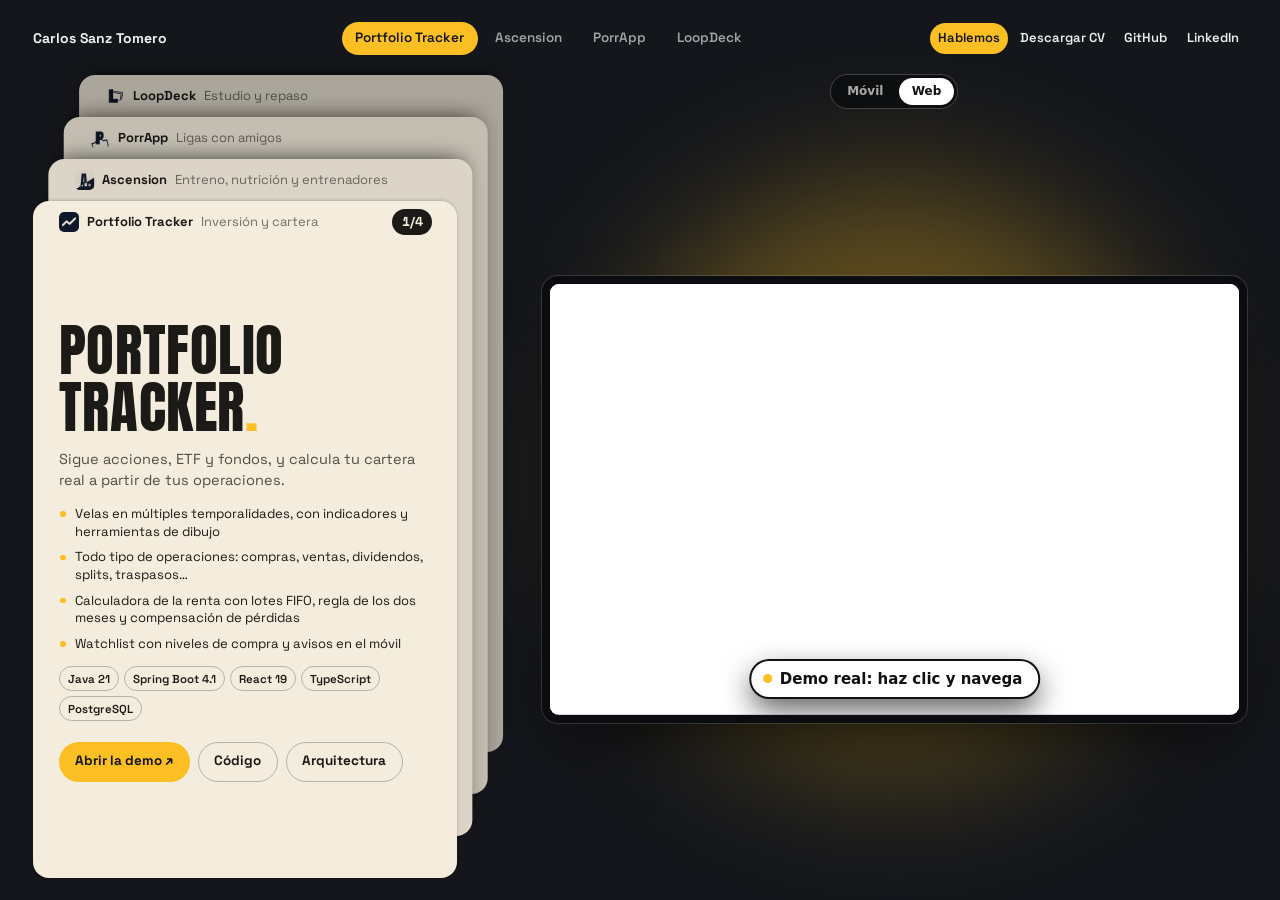
==== commit ff9ced7b: "feat: portfolio con la baraja de proyectos y el acento amarillo" ====
--- a/index.html
+++ b/index.html
@@ -9,10 +9,10 @@
       content="Ingeniero de software con foco en Java y Spring Boot. Prueba aquí mismo las demos de Ascension, LoopDeck, PorrApp y Portfolio Tracker: producto, stack y decisiones técnicas."
     />
     <meta name="author" content="Carlos Sanz Tomero" />
-    <meta name="theme-color" content="#f2ecd9" />
-    <meta name="color-scheme" content="light" />
+    <meta name="theme-color" content="#14161b" />
+    <meta name="color-scheme" content="dark" />
     <link rel="canonical" href="https://raclosdev.github.io/" />
-    <meta property="og:title" content="Carlos Sanz · Diseño sistemas. Construyo productos." />
+    <meta property="og:title" content="Carlos Sanz Tomero · Ingeniero de software, backend con Java y Spring Boot" />
     <meta
       property="og:description"
       content="Cuatro proyectos que puedes probar sin registro. Java, Spring Boot, React y TypeScript."
@@ -25,265 +25,80 @@
     <meta property="og:image:type" content="image/jpeg" />
     <meta property="og:image:width" content="2560" />
     <meta property="og:image:height" content="1280" />
-    <meta property="og:image:alt" content="Carlos Sanz Tomero: diseño sistemas, construyo productos." />
+    <meta property="og:image:alt" content="Carlos Sanz Tomero, ingeniero de software: cuatro proyectos para probar sin registro." />
     <meta name="twitter:card" content="summary_large_image" />
     <link rel="icon" href="assets/favicon.svg" type="image/svg+xml" />
     <link rel="apple-touch-icon" href="assets/apple-touch-icon.png" />
     <link rel="preconnect" href="https://fonts.googleapis.com" />
     <link rel="preconnect" href="https://fonts.gstatic.com" crossorigin />
-    <link
-      href="https://fonts.googleapis.com/css2?family=Anton&family=Inter:wght@400;500;600;700&display=swap"
-      rel="stylesheet"
-    />
-    <link rel="stylesheet" href="showcase.css" />
-    <script>
-      if (!matchMedia("(prefers-reduced-motion: reduce)").matches)
-        document.documentElement.classList.add("motion");
-    </script>
-    <script type="application/ld+json">
-      {
-        "@context": "https://schema.org",
-        "@type": "Person",
-        "name": "Carlos Sanz Tomero",
-        "alternateName": "RaclosDev",
-        "url": "https://raclosdev.github.io/",
-        "image": "https://raclosdev.github.io/assets/social.jpg",
-        "jobTitle": "Software Engineer",
-        "description": "Ingeniero de software especializado en backend con Java y Spring Boot.",
-        "knowsAbout": ["Java", "Spring Boot", "System design", "React", "TypeScript", "PostgreSQL"],
-        "sameAs": ["https://github.com/RaclosDev", "https://www.linkedin.com/in/carlos-sanz-tomero/"]
-      }
-    </script>
-    <script src="showcase.js" defer></script>
+    <style>
+      *, *::before, *::after { box-sizing: border-box; }
+      html, body { margin: 0; height: 100%; overflow: hidden; }
+      body { -webkit-font-smoothing: antialiased; }
+      img { display: block; max-width: 100%; }
+      a { color: inherit; }
+      button { font: inherit; color: inherit; cursor: pointer; }
+      h1, h2, h3, h4, p, ul, ol, figure, pre { margin: 0; padding: 0; }
+      ul, ol { list-style: none; }
+      /* Pila de proyectos: todos en la misma celda, solo se ve el activo. */
+      .deck { display: grid; min-width: 0; min-height: 0; }
+      .deck > [data-sl] { grid-area: 1 / 1; min-width: 0; min-height: 0; opacity: 0; visibility: hidden; transition: opacity .4s, transform .6s cubic-bezier(.2, .7, .2, 1), visibility 0s .6s; }
+      .deck > [data-sl].on { opacity: 1; visibility: visible; transition-delay: 0s; }
+      /* Dispositivo con la demo: se ajusta al hueco que le deje el diseño. */
+      .stage { position: relative; display: flex; flex-direction: column; align-items: center; gap: clamp(6px, 1.4vh, 12px); min-width: 0; min-height: 0; }
+      .fr { flex: 1; align-self: stretch; min-height: 0; container-type: size; display: grid; place-items: center; }
+      /* Conmutador Móvil / Web: neutro, igual en todos los diseños. */
+      .vw { flex: none; display: flex; gap: 2px; padding: 3px; border-radius: 999px; background: #0b0c0fd9; box-shadow: 0 0 0 1px #ffffff2e; font: 600 12px/1 system-ui, sans-serif; }
+      .vw button { all: unset; cursor: pointer; padding: .6em 1.1em; border-radius: 999px; color: #ffffffa6; transition: background .25s, color .25s; }
+      .vw button:hover { color: #fff; }
+      .vw button[aria-pressed="true"] { background: #fff; color: #111; }
+      .vw button:focus-visible { outline: 2px solid #fff; outline-offset: 2px; }
+      .dm { --bz: 8px; margin: 0; padding: var(--bz); border-radius: calc(24px + var(--bz)); background: #0b0c0f; box-shadow: 0 0 0 1px #ffffff24, 0 28px 60px -24px #000c; width: min(100cqw, calc((100cqh - 2 * var(--bz)) * 402 / 874 + 2 * var(--bz))); }
+      .dm { transition: width .5s cubic-bezier(.2, .7, .2, 1), border-radius .5s; }
+      .dm.lap { border-radius: 16px; width: min(100cqw, calc((100cqh - 2 * var(--bz)) * 1.6 + 2 * var(--bz))); }
+      .scr { position: relative; overflow: hidden; border-radius: 24px; aspect-ratio: 402 / 874; background: #000; transition: aspect-ratio .5s cubic-bezier(.2, .7, .2, 1); }
+      .alt .scr img { object-fit: contain; }
+      .lap .scr { aspect-ratio: 16 / 10; border-radius: 9px; }
+      .scr img { width: 100%; height: 100%; object-fit: cover; object-position: top; }
+      .scr iframe { position: absolute; left: 0; top: 0; width: 402px; height: 874px; border: 0; background: #fff; transform-origin: 0 0; transform: scale(var(--k, 1)); opacity: 0; transition: opacity .4s; }
+      .lap .scr iframe { width: 1440px; height: 900px; }
+      .dm.live iframe { opacity: 1; }
+      .op { position: absolute; left: 50%; bottom: 12px; transform: translateX(-50%); white-space: nowrap; padding: .6em 1em; border-radius: 999px; background: #fffffff0; color: #111; font: 600 12px/1 system-ui, sans-serif; text-decoration: none; box-shadow: 0 6px 20px #0006; }
+      .dm.live .op { display: none; }
+      .ld { position: absolute; inset: 0; display: grid; place-items: center; margin: 0; font-size: 13px; color: #9aa0aa; }
+      .dm.live .ld { display: none; }
+      .dm.off .ld { font-size: 0; }
+      .dm.off .ld::after { content: "Demo no disponible ahora"; font-size: 13px; }
+      /* Aviso de demo usable: un toque (clic en la web) que se pasea y una etiqueta; se va cuando entra el ratón. */
+      .touch { position: absolute; z-index: 2; top: 60%; left: 50%; width: 44px; height: 44px; margin: -22px 0 0 -22px; border-radius: 50%; background: #ffffff8c; box-shadow: 0 0 0 1.5px #1018278c, 0 8px 20px #031a2166; opacity: 0; pointer-events: none; --hx: 46px; --hy: 70px; }
+      .touch::after { content: ""; position: absolute; inset: -1px; border: 2px solid #fff; border-radius: 50%; box-shadow: 0 0 0 1px #10182766; opacity: 0; }
+      .lap .touch { top: 46%; width: 30px; height: 30px; margin: -15px 0 0 -15px; --hx: 170px; --hy: 110px; background: none; box-shadow: none; }
+      .lap .touch::before { content: ""; position: absolute; top: 50%; left: 50%; width: 24px; height: 24px; margin: -2px 0 0 -4px; background: url("data:image/svg+xml,%3Csvg xmlns='http://www.w3.org/2000/svg' viewBox='0 0 24 24'%3E%3Cpath d='M4 2l15 9.6-6.7 1.4 4 7.6-2.8 1.5-4-7.7L4 19z' fill='%23fff' stroke='%23101827' stroke-width='1.5' stroke-linejoin='round'/%3E%3C/svg%3E") no-repeat; }
+      .hint { position: absolute; z-index: 2; bottom: 22%; left: 50%; display: flex; align-items: center; gap: 8px; padding: 9px 16px 9px 12px; border-radius: 999px; background: #fff; color: #111; box-shadow: 0 0 0 2px #111, 0 12px 30px #000a; font: 800 14px/1.2 system-ui, sans-serif; white-space: nowrap; opacity: 0; transform: translate(-50%, 8px) scale(.9); transition: opacity .3s, transform .4s cubic-bezier(.3, 1.6, .5, 1); pointer-events: none; }
+      .hint::before { content: ""; width: 9px; height: 9px; border-radius: 50%; background: var(--c); color: var(--c); box-shadow: 0 0 0 0 currentColor; animation: dot 1.4s ease-out infinite; }
+      .lap .hint { bottom: 18px; font-size: 15px; }
+      .on .dm.live:not(.used) .hint { opacity: 1; transform: translate(-50%, 0); transition-delay: .6s; animation: glow 2.2s ease-in-out 1.2s infinite; }
+      @keyframes glow { 0%, 100% { box-shadow: 0 0 0 2px #111, 0 12px 30px #000a, 0 0 0 0 #fff; } 50% { box-shadow: 0 0 0 2px #111, 0 12px 30px #000a, 0 0 0 10px transparent, 0 0 26px 6px #ffffffb3; } }
+      @keyframes dot { 0% { box-shadow: 0 0 0 0 currentColor; } 100% { box-shadow: 0 0 0 8px transparent; } }
+      .on .dm.live:not(.used) .touch { animation: tap 5s ease-in-out .9s 3 both; }
+      .on .dm.live:not(.used) .touch::after { animation: ripple 5s linear .9s 3 both; }
+      @keyframes tap { 0% { opacity: 0; transform: translate(var(--hx), var(--hy)) scale(1.12); } 10%, 18% { opacity: 1; transform: none; } 14% { opacity: 1; transform: scale(.8); } 40%, 48% { opacity: 1; transform: translate(calc(var(--hx) * -1), calc(var(--hy) * -1)); } 44% { opacity: 1; transform: translate(calc(var(--hx) * -1), calc(var(--hy) * -1)) scale(.8); } 70%, 78% { opacity: 1; transform: translate(calc(var(--hx) * .8), calc(var(--hy) * -.5)); } 74% { opacity: 1; transform: translate(calc(var(--hx) * .8), calc(var(--hy) * -.5)) scale(.8); } 90%, 100% { opacity: 0; transform: translate(calc(var(--hx) * .8), calc(var(--hy) * -.5)); } }
+      @keyframes ripple { 0%, 13.9%, 26.1%, 43.9%, 56.1%, 73.9%, 86.1%, 100% { opacity: 0; transform: none; } 14%, 44%, 74% { opacity: .9; transform: none; } 26%, 56%, 86% { opacity: 0; transform: scale(2.4); } }
+      @media (prefers-reduced-motion: reduce) { .on .dm.live:not(.used) .touch, .on .dm.live:not(.used) .touch::after { animation: none; } .on .dm.live:not(.used) .touch { opacity: 1; } .hint, .hint::before { animation: none !important; } }
+      @media (prefers-reduced-motion: reduce) { *, *::before, *::after { transition-duration: .01ms !important; animation-duration: .01ms !important; } }
+    </style>
+    <style id="dcss"></style>
   </head>
   <body>
-    <svg class="sprite" aria-hidden="true" focusable="false">
-      <symbol id="i-out" viewBox="0 0 16 16"><path d="M5 11 11 5M6 5h5v5" /></symbol>
-      <symbol id="i-down" viewBox="0 0 16 16"><path d="M8 3v9M4.5 8.5 8 12l3.5-3.5M3.5 14h9" /></symbol>
-      <symbol id="i-code" viewBox="0 0 16 16"><path d="M5.5 4.5 2 8l3.5 3.5M10.5 4.5 14 8l-3.5 3.5" /></symbol>
-      <symbol id="i-map" viewBox="0 0 16 16"><path d="M2.5 3.5h4v4h-4zM9.5 8.5h4v4h-4zM4.5 7.5v3.5h5" /></symbol>
-    </svg>
-    <a class="skip-link" href="#main">Saltar a los proyectos</a>
-    <div class="frame">
-      <header class="me">
-        <h1 class="who">Carlos <span>Sanz Tomero</span></h1>
-        <p class="where">Ingeniero de software · Madrid</p>
-        <p class="role">Diseño sistemas. <span>Construyo productos.</span></p>
-        <p class="bio">Backend con Java y Spring Boot, llevado hasta el último clic. Cuatro proyectos para probar aquí, sin registro.</p>
-        <div class="skills">
-          <h2 class="lbl">Con lo que trabajo</h2>
-          <ul class="chips"><li>Java</li><li>Spring Boot</li><li>PostgreSQL</li><li>React</li><li>TypeScript</li></ul>
-        </div>
-        <nav class="contact" aria-label="Contacto y perfiles">
-          <a class="cta" href="mailto:raclosdev@gmail.com">Hablemos</a>
-          <a class="cta cta-line" href="assets/CV_Carlos_Sanz_Tomero.pdf" download="CV_Carlos_Sanz_Tomero.pdf">Descargar CV<svg class="ico"><use href="#i-down" /></svg></a>
-          <span class="soc">
-            <a href="https://github.com/RaclosDev" target="_blank" rel="noopener noreferrer">GitHub<svg class="ico"><use href="#i-out" /></svg></a>
-            <a href="https://www.linkedin.com/in/carlos-sanz-tomero/" target="_blank" rel="noopener noreferrer">LinkedIn<svg class="ico"><use href="#i-out" /></svg></a>
-          </span>
-        </nav>
-      </header>
-      <div class="work">
-        <div class="picks" role="tablist" aria-label="Proyectos">
-          <button class="tab" role="tab" type="button" id="tab-ascension" aria-controls="panel-ascension" aria-selected="true" data-app="ascension" data-kind="phone">
-            <img class="tab-ico" src="assets/icons/ascension.webp" alt="" width="56" height="56" decoding="async" />
-            <span class="tab-txt"><span class="tab-name">Ascension</span><span class="tab-cat">Entreno y nutrición</span></span>
-          </button>
-          <button class="tab" role="tab" type="button" id="tab-loopdeck" aria-controls="panel-loopdeck" aria-selected="false" tabindex="-1" data-app="loopdeck" data-kind="phone">
-            <img class="tab-ico" src="assets/icons/loopdeck.webp" alt="" width="56" height="56" decoding="async" />
-            <span class="tab-txt"><span class="tab-name">LoopDeck</span><span class="tab-cat">Estudio y repaso</span></span>
-          </button>
-          <button class="tab" role="tab" type="button" id="tab-porrapp" aria-controls="panel-porrapp" aria-selected="false" tabindex="-1" data-app="porrapp" data-kind="phone">
-            <img class="tab-ico" src="assets/icons/porrapp.webp" alt="" width="56" height="56" decoding="async" />
-            <span class="tab-txt"><span class="tab-name">PorrApp</span><span class="tab-cat">Porras con amigos</span></span>
-          </button>
-          <button class="tab" role="tab" type="button" id="tab-portfolio" aria-controls="panel-portfolio" aria-selected="false" tabindex="-1" data-app="portfolio" data-kind="laptop">
-            <img class="tab-ico" src="assets/icons/portfolio.webp" alt="" width="56" height="56" decoding="async" />
-            <span class="tab-txt"><span class="tab-name">Portfolio Tracker</span><span class="tab-cat">Inversión y cartera</span></span>
-          </button>
-        </div>
-        <main id="main" class="plan" data-kind="phone">
-          <article class="sheet" role="tabpanel" id="panel-ascension" aria-labelledby="tab-ascension">
-            <div class="s-head">
-              <h2>Ascension</h2>
-              <p class="claim">El progreso tiene muchas piezas.</p>
-              <p class="desc">Series, cargas, comidas y seguimiento en un mismo lugar. Un espacio personal para entrenar y otro para acompañar a tus atletas como entrenador.</p>
-            </div>
-            <div class="s-more">
-              <div class="cols">
-                <div>
-                  <h3 class="lbl">Qué puedes hacer</h3>
-                  <ul class="notes">
-                  <li>Registra entrenos y conserva la sesión en curso.</li>
-                  <li>Planifica la nutrición y estima una comida a partir de una foto.</li>
-                  <li>Gestiona atletas, programas y seguimientos semanales.</li>
-                  </ul>
-                </div>
-                <div>
-                  <h3 class="lbl">Dentro del código</h3>
-                  <ol class="details">
-                  <li><span class="num" aria-hidden="true">01</span>Persistencia en IndexedDB</li>
-                  <li><span class="num" aria-hidden="true">02</span>Permisos entre entrenador y atleta</li>
-                  <li><span class="num" aria-hidden="true">03</span>Escrituras idempotentes</li>
-                  <li><span class="num" aria-hidden="true">04</span>Acceso con passkeys</li>
-                  </ol>
-                </div>
-              </div>
-              <ul class="chips stack" aria-label="Stack"><li>Java 21</li><li>Spring Boot 4.1</li><li>React 19</li><li>TypeScript</li><li>PostgreSQL</li></ul>
-              <p class="actions">
-                <a class="btn" href="https://ascension.raclos.es/demo" target="_blank" rel="noopener noreferrer">Abrir a pantalla completa<svg class="ico"><use href="#i-out" /></svg></a>
-                <a class="btn btn-ghost" href="https://github.com/RaclosDev/ascension-tracker" target="_blank" rel="noopener noreferrer"><svg class="ico"><use href="#i-code" /></svg>Ver el código</a>
-                <a class="btn btn-ghost" href="https://github.com/RaclosDev/ascension-tracker/blob/main/docs/arquitectura.md" target="_blank" rel="noopener noreferrer"><svg class="ico"><use href="#i-map" /></svg>Arquitectura</a>
-              </p>
-            </div>
-          </article>
-          <article class="sheet" role="tabpanel" id="panel-loopdeck" aria-labelledby="tab-loopdeck" hidden>
-            <div class="s-head">
-              <h2>LoopDeck</h2>
-              <p class="claim">Estudiar hoy. Recordarlo después.</p>
-              <p class="desc">Mazos, apuntes y tests conectados. La repetición espaciada organiza el próximo repaso y el tutor trabaja con el contenido que estás estudiando.</p>
-            </div>
-            <div class="s-more">
-              <div class="cols">
-                <div>
-                  <h3 class="lbl">Qué puedes hacer</h3>
-                  <ul class="notes">
-                  <li>Repasa tarjetas con FSRS-5 y ajusta el próximo intervalo.</li>
-                  <li>Consulta apuntes DOCX y practica con tests.</li>
-                  <li>Genera tarjetas y resuelve dudas con un tutor por mazo.</li>
-                  </ul>
-                </div>
-                <div>
-                  <h3 class="lbl">Dentro del código</h3>
-                  <ol class="details">
-                  <li><span class="num" aria-hidden="true">01</span>Planificación de repasos en el backend</li>
-                  <li><span class="num" aria-hidden="true">02</span>Repasos guardados sin duplicados</li>
-                  <li><span class="num" aria-hidden="true">03</span>Continuidad de las sesiones de estudio</li>
-                  <li><span class="num" aria-hidden="true">04</span>Gemini integrado desde el servidor</li>
-                  </ol>
-                </div>
-              </div>
-              <ul class="chips stack" aria-label="Stack"><li>Java 21</li><li>Spring Boot 4.1</li><li>React 19</li><li>TypeScript</li><li>PostgreSQL</li></ul>
-              <p class="actions">
-                <a class="btn" href="https://loopdeck.raclos.es/demo" target="_blank" rel="noopener noreferrer">Abrir a pantalla completa<svg class="ico"><use href="#i-out" /></svg></a>
-                <a class="btn btn-ghost" href="https://github.com/RaclosDev/loopdeck" target="_blank" rel="noopener noreferrer"><svg class="ico"><use href="#i-code" /></svg>Ver el código</a>
-                <a class="btn btn-ghost" href="https://github.com/RaclosDev/loopdeck/blob/main/docs/arquitectura.md" target="_blank" rel="noopener noreferrer"><svg class="ico"><use href="#i-map" /></svg>Arquitectura</a>
-              </p>
-            </div>
-          </article>
-          <article class="sheet" role="tabpanel" id="panel-porrapp" aria-labelledby="tab-porrapp" hidden>
-            <div class="s-head">
-              <h2>PorrApp</h2>
-              <p class="claim">La jornada termina. La liga sigue.</p>
-              <p class="desc">Predicciones con amigos jornada a jornada, el cuadro del Mundial, porras de UFC y ligas de póker. Cada acierto mueve la clasificación.</p>
-            </div>
-            <div class="s-more">
-              <div class="cols">
-                <div>
-                  <h3 class="lbl">Qué puedes hacer</h3>
-                  <ul class="notes">
-                  <li>Crea una liga, invita a tus amigos y predice cada jornada.</li>
-                  <li>Sigue la clasificación en directo y rellena el cuadro del Mundial.</li>
-                  <li>Monta ligas de póker con reloj de ciegas, premios y estadísticas.</li>
-                  </ul>
-                </div>
-                <div>
-                  <h3 class="lbl">Dentro del código</h3>
-                  <ol class="details">
-                  <li><span class="num" aria-hidden="true">01</span>Reglas de puntuación en el backend</li>
-                  <li><span class="num" aria-hidden="true">02</span>Cierre de predicciones</li>
-                  <li><span class="num" aria-hidden="true">03</span>Sincronización de resultados</li>
-                  <li><span class="num" aria-hidden="true">04</span>Ranking en directo por WebSocket</li>
-                  </ol>
-                </div>
-              </div>
-              <ul class="chips stack" aria-label="Stack"><li>Java 21</li><li>Spring Boot 4.1</li><li>React 19</li><li>PostgreSQL</li><li>WebSocket</li></ul>
-              <p class="actions">
-                <a class="btn" href="https://porrapp.app/demo" target="_blank" rel="noopener noreferrer">Abrir a pantalla completa<svg class="ico"><use href="#i-out" /></svg></a>
-                <a class="btn btn-ghost" href="https://github.com/RaclosDev/porrApp" target="_blank" rel="noopener noreferrer"><svg class="ico"><use href="#i-code" /></svg>Ver el código</a>
-                <a class="btn btn-ghost" href="https://github.com/RaclosDev/porrApp/blob/main/docs/arquitectura.md" target="_blank" rel="noopener noreferrer"><svg class="ico"><use href="#i-map" /></svg>Arquitectura</a>
-              </p>
-            </div>
-          </article>
-          <article class="sheet" role="tabpanel" id="panel-portfolio" aria-labelledby="tab-portfolio" hidden>
-            <div class="s-head">
-              <h2>Portfolio Tracker</h2>
-              <p class="claim">De cada operación a la cartera completa.</p>
-              <p class="desc">Una herramienta personal para vigilar acciones, ETF y fondos, seguir niveles de compra y entender una cartera a partir de su registro de operaciones.</p>
-            </div>
-            <div class="s-more">
-              <div class="cols">
-                <div>
-                  <h3 class="lbl">Qué puedes hacer</h3>
-                  <ul class="notes">
-                  <li>Busca por nombre o ISIN y fija niveles de compra con avisos push.</li>
-                  <li>Consulta posiciones, dividendos y distribución de la cartera.</li>
-                  <li>Importa operaciones de Excel y registra traspasos entre fondos.</li>
-                  </ul>
-                </div>
-                <div>
-                  <h3 class="lbl">Dentro del código</h3>
-                  <ol class="details">
-                  <li><span class="num" aria-hidden="true">01</span>Posiciones por lotes FIFO</li>
-                  <li><span class="num" aria-hidden="true">02</span>Fuentes de mercado con caché</li>
-                  <li><span class="num" aria-hidden="true">03</span>Copias automáticas y restauración</li>
-                  <li><span class="num" aria-hidden="true">04</span>Testcontainers sobre PostgreSQL</li>
-                  </ol>
-                </div>
-              </div>
-              <ul class="chips stack" aria-label="Stack"><li>Java 21</li><li>Spring Boot 4.1</li><li>React 19</li><li>TypeScript</li><li>PostgreSQL</li></ul>
-              <p class="actions">
-                <a class="btn" href="https://cartera.raclos.es/demo" target="_blank" rel="noopener noreferrer">Abrir a pantalla completa<svg class="ico"><use href="#i-out" /></svg></a>
-                <a class="btn btn-ghost" href="https://github.com/RaclosDev/portfolio-tracker" target="_blank" rel="noopener noreferrer"><svg class="ico"><use href="#i-code" /></svg>Ver el código</a>
-                <a class="btn btn-ghost" href="https://github.com/RaclosDev/portfolio-tracker/blob/main/docs/arquitectura.md" target="_blank" rel="noopener noreferrer"><svg class="ico"><use href="#i-map" /></svg>Arquitectura</a>
-              </p>
-            </div>
-          </article>
-          <section class="stage" aria-label="Demo en vivo">
-            <figure class="device phone is-active" data-app="ascension" data-src="https://ascension.raclos.es/demo/dashboard" data-local="http://localhost:5302/demo/dashboard">
-              <div class="body">
-                <div class="screen">
-                  <img class="poster" src="assets/screens/ascension-workout.webp" alt="Ascension: entrenamiento en curso" width="860" height="1864" fetchpriority="high" decoding="async" />
-                  <span class="splash" aria-hidden="true"><img src="assets/icons/ascension.webp" alt="" width="56" height="56" decoding="async" /></span>
-                  <span class="open" aria-hidden="true"><svg class="ico"><use href="#i-out" /></svg></span>
-                  <span class="touch" aria-hidden="true"></span>
-                </div>
-              </div>
-            </figure>
-            <figure class="device phone" data-app="loopdeck" data-src="https://loopdeck.raclos.es/demo" data-local="http://localhost:5303/demo">
-              <div class="body">
-                <div class="screen">
-                  <img class="poster" src="assets/screens/loopdeck-decks.webp" alt="LoopDeck: biblioteca de mazos" width="860" height="1864" loading="lazy" decoding="async" />
-                  <span class="splash" aria-hidden="true"><img src="assets/icons/loopdeck.webp" alt="" width="56" height="56" decoding="async" /></span>
-                  <span class="open" aria-hidden="true"><svg class="ico"><use href="#i-out" /></svg></span>
-                  <span class="touch" aria-hidden="true"></span>
-                </div>
-              </div>
-            </figure>
-            <figure class="device phone" data-app="porrapp" data-src="https://porrapp.app/demo" data-local="http://localhost:5301/demo">
-              <div class="body">
-                <div class="screen">
-                  <img class="poster" src="assets/screens/porrapp-league.webp" alt="PorrApp: jornada de la liga" width="860" height="1864" loading="lazy" decoding="async" />
-                  <span class="splash" aria-hidden="true"><img src="assets/icons/porrapp.webp" alt="" width="56" height="56" decoding="async" /></span>
-                  <span class="open" aria-hidden="true"><svg class="ico"><use href="#i-out" /></svg></span>
-                  <span class="touch" aria-hidden="true"></span>
-                </div>
-              </div>
-            </figure>
-            <figure class="device laptop" data-app="portfolio" data-src="https://cartera.raclos.es/demo" data-local="http://localhost:5304/demo">
-              <div class="body">
-                <div class="chrome" aria-hidden="true"><i></i><i></i><i></i><span>cartera.raclos.es/demo</span></div>
-                <div class="screen">
-                  <img class="poster" src="assets/screens/portfolio-summary.webp" alt="Portfolio Tracker: resumen de cartera" width="1920" height="1200" loading="lazy" decoding="async" />
-                  <span class="splash" aria-hidden="true"><img src="assets/icons/portfolio.webp" alt="" width="56" height="56" decoding="async" /></span>
-                  <span class="open" aria-hidden="true"><svg class="ico"><use href="#i-out" /></svg></span>
-                  <span class="touch" aria-hidden="true"></span>
-                </div>
-              </div>
-            </figure>
-          </section>
-        </main>
-      </div>
-    </div>
+    <div id="root"></div>
+    <noscript>
+      <h1>Carlos Sanz Tomero · Ingeniero de software</h1>
+      <p>Ascension, LoopDeck, PorrApp y Portfolio Tracker: <a href="https://github.com/RaclosDev">código en GitHub</a> · <a href="assets/CV_Carlos_Sanz_Tomero.pdf">CV</a> · <a href="mailto:raclosdev@gmail.com">raclosdev@gmail.com</a></p>
+    </noscript>
+    <script src="site.js"></script>
+    <script src="baraja.js"></script>
+    <script>
+      LAB.start();
+    </script>
   </body>
 </html>
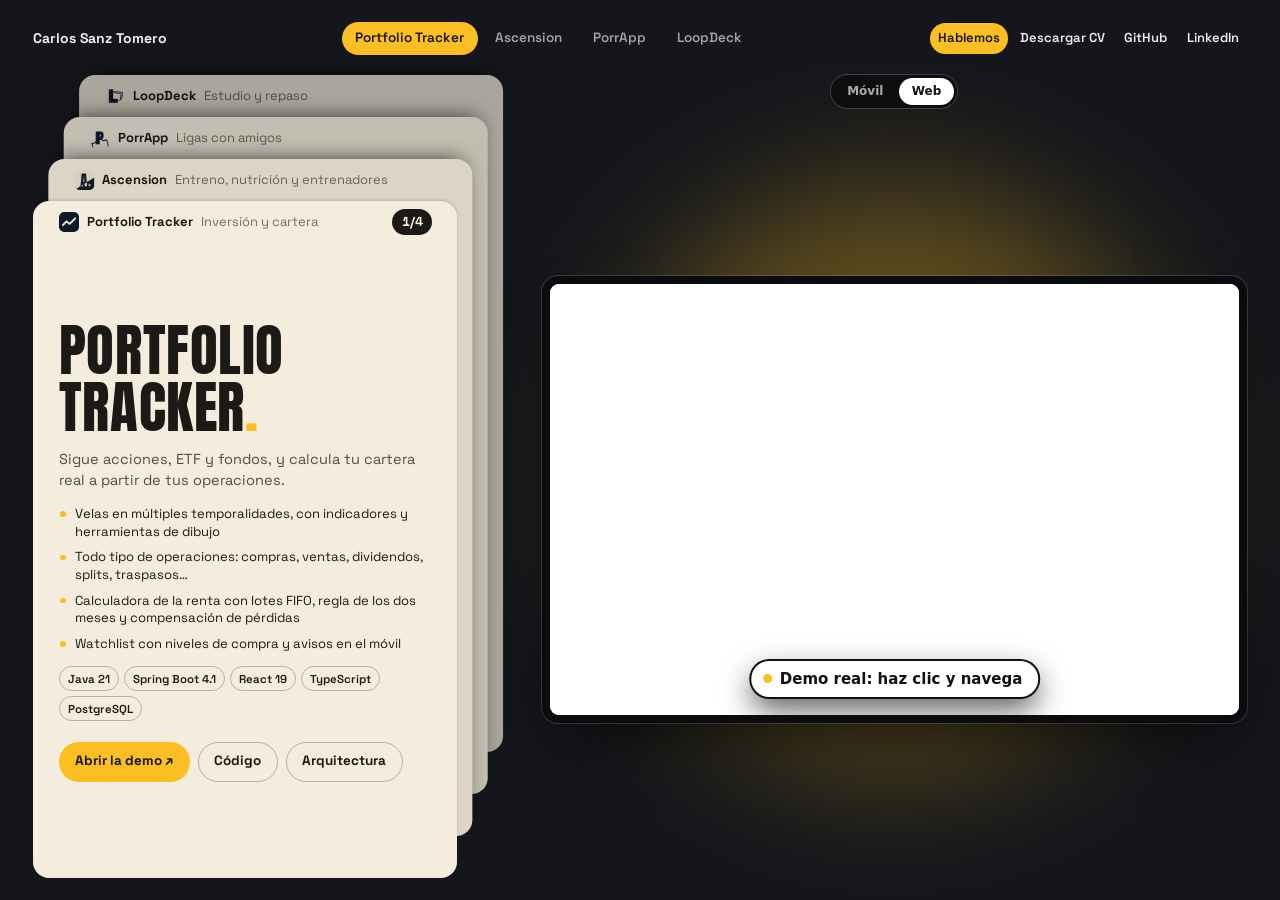
==== commit 41e2bfe5: "fix: la demo web se ve nítida (zoom en vez de scale)" ====
--- a/index.html
+++ b/index.html
@@ -60,7 +60,7 @@
       .alt .scr img { object-fit: contain; }
       .lap .scr { aspect-ratio: 16 / 10; border-radius: 9px; }
       .scr img { width: 100%; height: 100%; object-fit: cover; object-position: top; }
-      .scr iframe { position: absolute; left: 0; top: 0; width: 402px; height: 874px; border: 0; background: #fff; transform-origin: 0 0; transform: scale(var(--k, 1)); opacity: 0; transition: opacity .4s; }
+      .scr iframe { position: absolute; left: 0; top: 0; width: 402px; height: 874px; border: 0; background: #fff; zoom: var(--k, 1); opacity: 0; transition: opacity .4s; }
       .lap .scr iframe { width: 1440px; height: 900px; }
       .dm.live iframe { opacity: 1; }
       .op { position: absolute; left: 50%; bottom: 12px; transform: translateX(-50%); white-space: nowrap; padding: .6em 1em; border-radius: 999px; background: #fffffff0; color: #111; font: 600 12px/1 system-ui, sans-serif; text-decoration: none; box-shadow: 0 6px 20px #0006; }
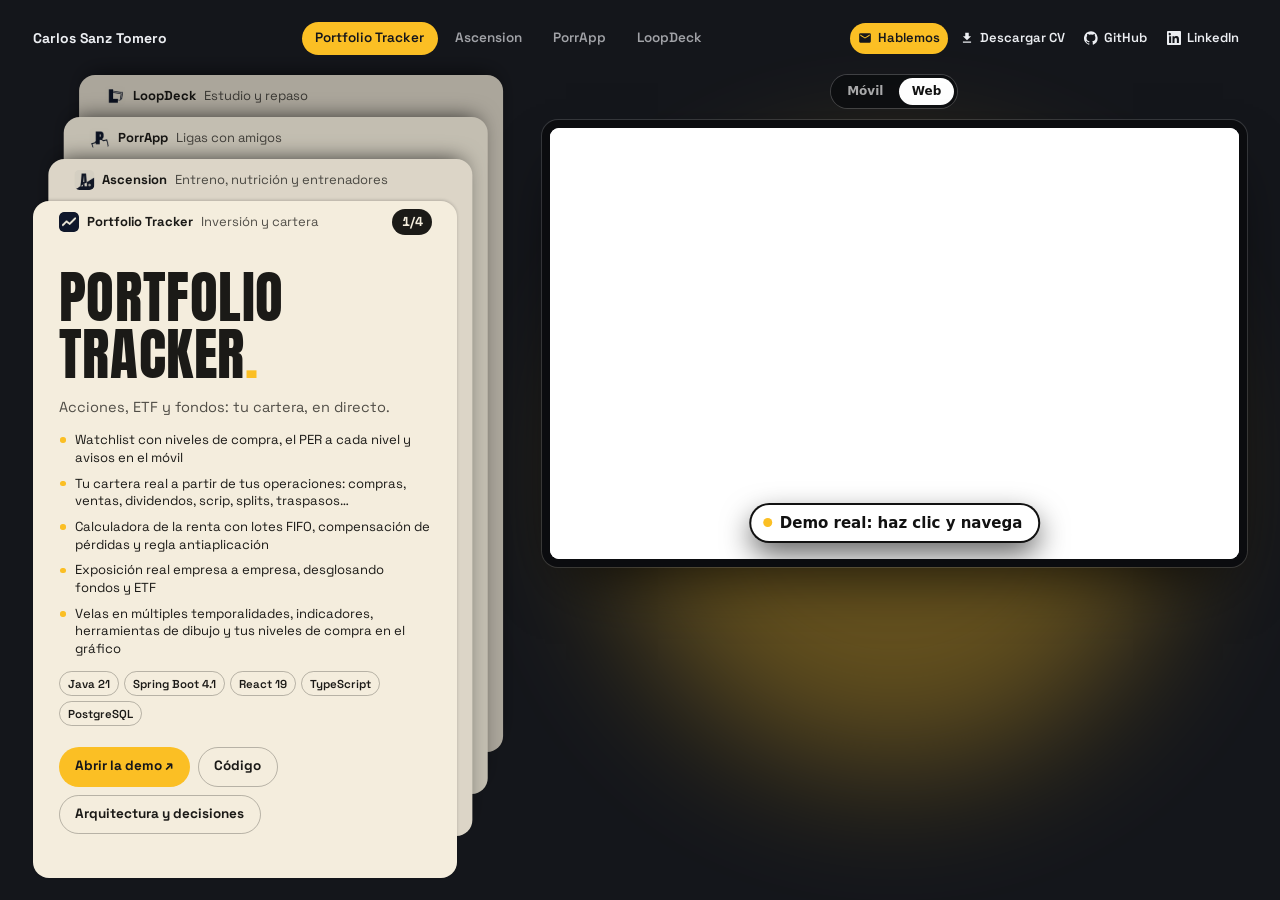
==== commit 56d53e5a: "feat: fichas finales de los cuatro proyectos y modo entrenador en Ascension" ====
--- a/index.html
+++ b/index.html
@@ -48,6 +48,7 @@
       .stage { position: relative; display: flex; flex-direction: column; align-items: center; gap: clamp(6px, 1.4vh, 12px); min-width: 0; min-height: 0; }
       .fr { flex: 1; align-self: stretch; min-height: 0; container-type: size; display: grid; place-items: center; }
       /* Conmutador Móvil / Web: neutro, igual en todos los diseños. */
+      .vws { flex: none; display: flex; gap: 8px; }
       .vw { flex: none; display: flex; gap: 2px; padding: 3px; border-radius: 999px; background: #0b0c0fd9; box-shadow: 0 0 0 1px #ffffff2e; font: 600 12px/1 system-ui, sans-serif; }
       .vw button { all: unset; cursor: pointer; padding: .6em 1.1em; border-radius: 999px; color: #ffffffa6; transition: background .25s, color .25s; }
       .vw button:hover { color: #fff; }
@@ -64,11 +65,17 @@
       .lap .scr iframe { width: 1440px; height: 900px; }
       .dm.live iframe { opacity: 1; }
       .op { position: absolute; left: 50%; bottom: 12px; transform: translateX(-50%); white-space: nowrap; padding: .6em 1em; border-radius: 999px; background: #fffffff0; color: #111; font: 600 12px/1 system-ui, sans-serif; text-decoration: none; box-shadow: 0 6px 20px #0006; }
-      .dm.live .op { display: none; }
+      .dm:has(.ld):not(.off) .op { display: none; }
       .ld { position: absolute; inset: 0; display: grid; place-items: center; margin: 0; font-size: 13px; color: #9aa0aa; }
       .dm.live .ld { display: none; }
-      .dm.off .ld { font-size: 0; }
-      .dm.off .ld::after { content: "Demo no disponible ahora"; font-size: 13px; }
+      .ld { grid-auto-flow: row; align-content: center; gap: 12px; }
+      .ld i { justify-self: center; width: 26px; height: 26px; border-radius: 50%; border: 2.5px solid #ffffff26; border-top-color: #fbbf24; animation: spin .8s linear infinite; }
+      @keyframes spin { to { transform: rotate(360deg); } }
+      /* Si la demo no responde: un aviso cercano y el botón grande para abrirla aparte. */
+      .dm.off .ld { font-size: 0; align-content: start; padding-top: 34%; }
+      .dm.off .ld i { display: none; }
+      .dm.off .ld::after { content: "La demo no ha cargado aquí, pero puedes abrirla aparte"; font-size: 14px; color: #d6d9df; max-width: 24ch; text-align: center; line-height: 1.4; }
+      .dm.off .op { bottom: auto; top: 50%; transform: translate(-50%, -10%); padding: .9em 1.4em; font-size: 14px; background: #fbbf24; color: #14161b; z-index: 3; }
       /* Aviso de demo usable: un toque (clic en la web) que se pasea y una etiqueta; se va cuando entra el ratón. */
       .touch { position: absolute; z-index: 2; top: 60%; left: 50%; width: 44px; height: 44px; margin: -22px 0 0 -22px; border-radius: 50%; background: #ffffff8c; box-shadow: 0 0 0 1.5px #1018278c, 0 8px 20px #031a2166; opacity: 0; pointer-events: none; --hx: 46px; --hy: 70px; }
       .touch::after { content: ""; position: absolute; inset: -1px; border: 2px solid #fff; border-radius: 50%; box-shadow: 0 0 0 1px #10182766; opacity: 0; }
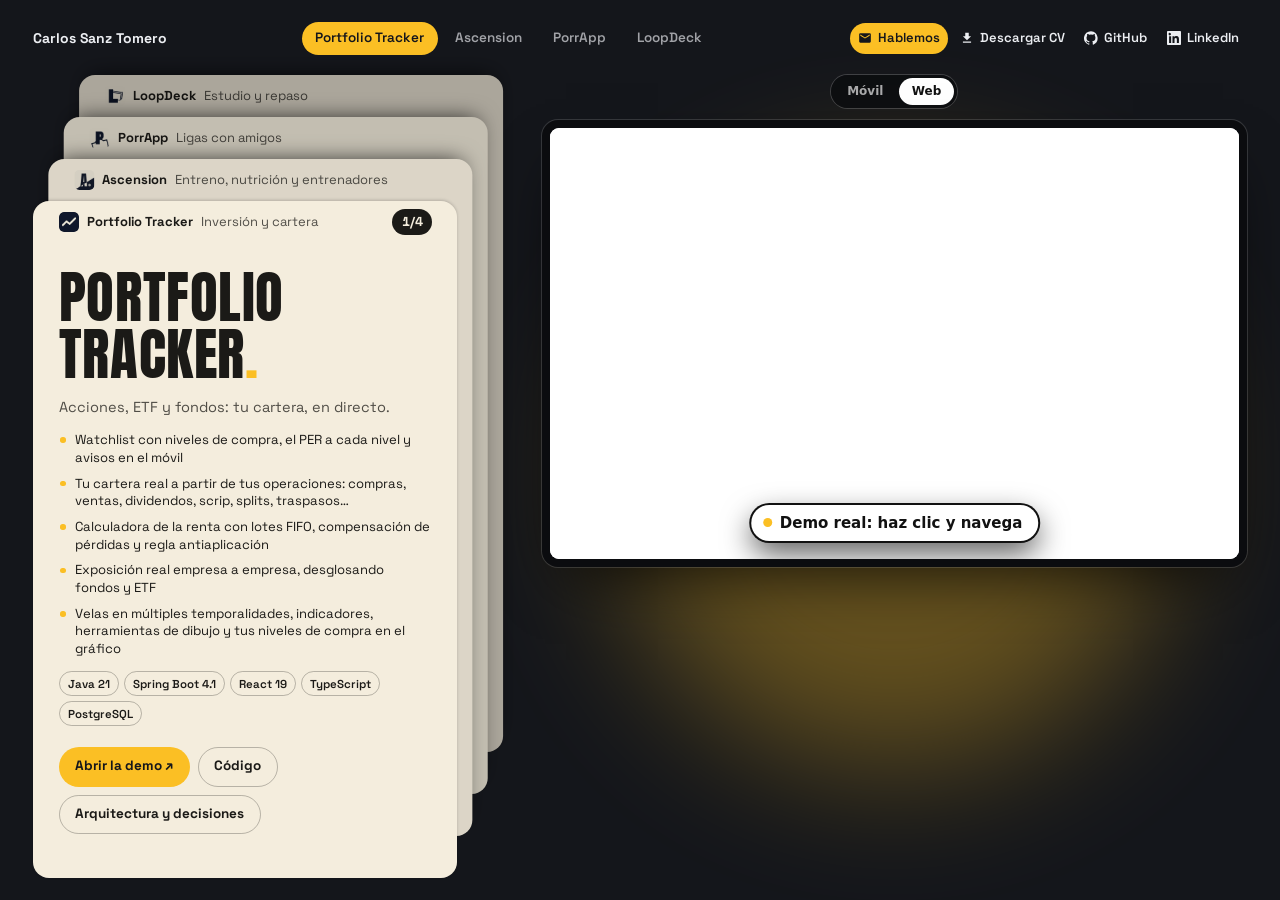
==== commit ccf5fb3c: "feat: el portfolio pasa a portfolio.raclos.es y el CV enlaza al nuevo dominio" ====
--- a/index.html
+++ b/index.html
@@ -11,7 +11,7 @@
     <meta name="author" content="Carlos Sanz Tomero" />
     <meta name="theme-color" content="#14161b" />
     <meta name="color-scheme" content="dark" />
-    <link rel="canonical" href="https://raclosdev.github.io/" />
+    <link rel="canonical" href="https://portfolio.raclos.es/" />
     <meta property="og:title" content="Carlos Sanz Tomero · Ingeniero de software, backend con Java y Spring Boot" />
     <meta
       property="og:description"
@@ -20,8 +20,8 @@
     <meta property="og:type" content="website" />
     <meta property="og:site_name" content="Carlos Sanz Tomero" />
     <meta property="og:locale" content="es_ES" />
-    <meta property="og:url" content="https://raclosdev.github.io/" />
-    <meta property="og:image" content="https://raclosdev.github.io/assets/social.jpg" />
+    <meta property="og:url" content="https://portfolio.raclos.es/" />
+    <meta property="og:image" content="https://portfolio.raclos.es/assets/social.jpg" />
     <meta property="og:image:type" content="image/jpeg" />
     <meta property="og:image:width" content="2560" />
     <meta property="og:image:height" content="1280" />
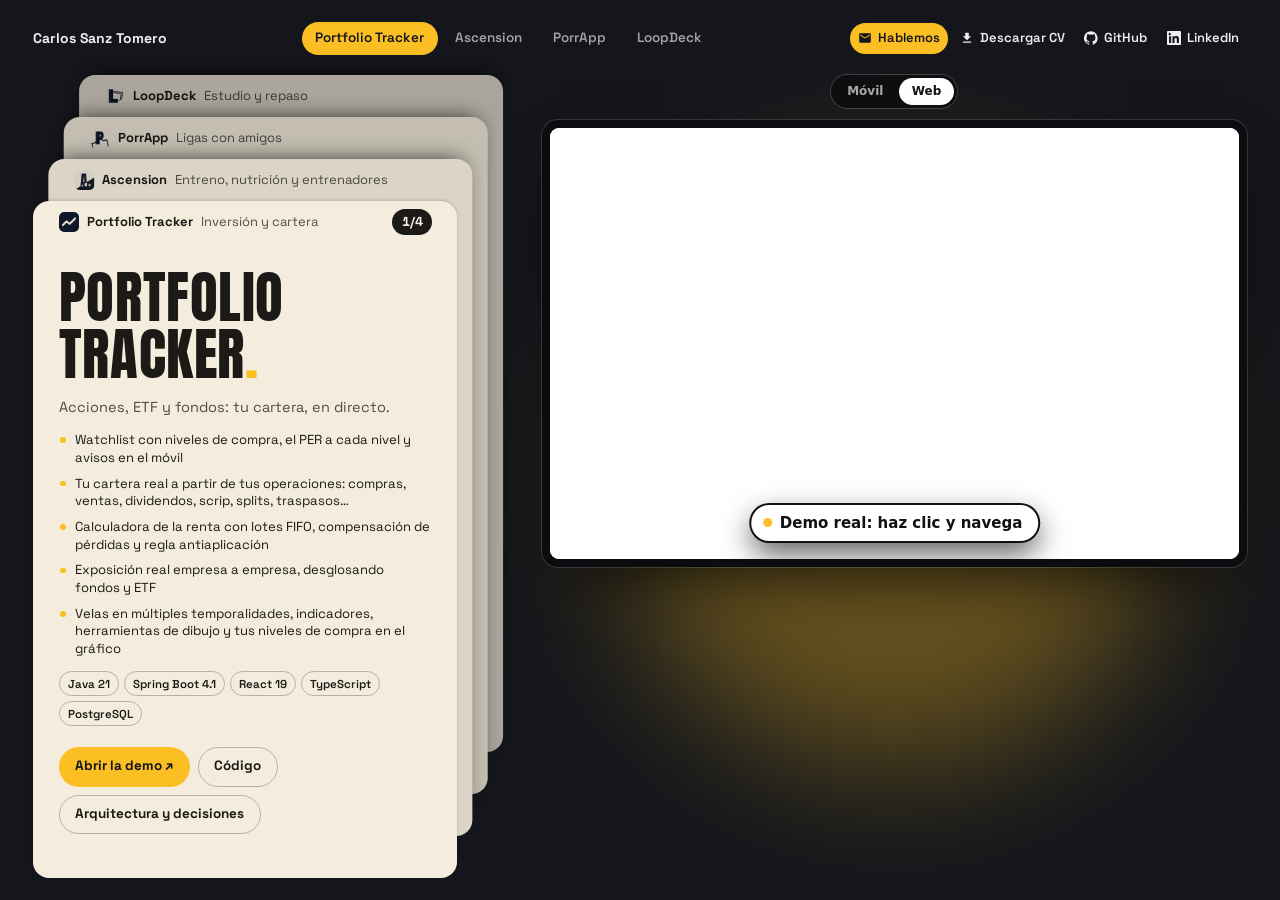
==== commit 54f605f4: "perf: las demos se precargan por detrás para cambiar de proyecto al instante (#30)" ====
--- a/index.html
+++ b/index.html
@@ -31,6 +31,11 @@
     <link rel="apple-touch-icon" href="assets/apple-touch-icon.png" />
     <link rel="preconnect" href="https://fonts.googleapis.com" />
     <link rel="preconnect" href="https://fonts.gstatic.com" crossorigin />
+    <!-- Las cuatro demos: la conexión se abre ya, mientras carga la página. -->
+    <link rel="preconnect" href="https://ascension.raclos.es" />
+    <link rel="preconnect" href="https://loopdeck.raclos.es" />
+    <link rel="preconnect" href="https://porrapp.app" />
+    <link rel="preconnect" href="https://cartera.raclos.es" />
     <style>
       *, *::before, *::after { box-sizing: border-box; }
       html, body { margin: 0; height: 100%; overflow: hidden; }
